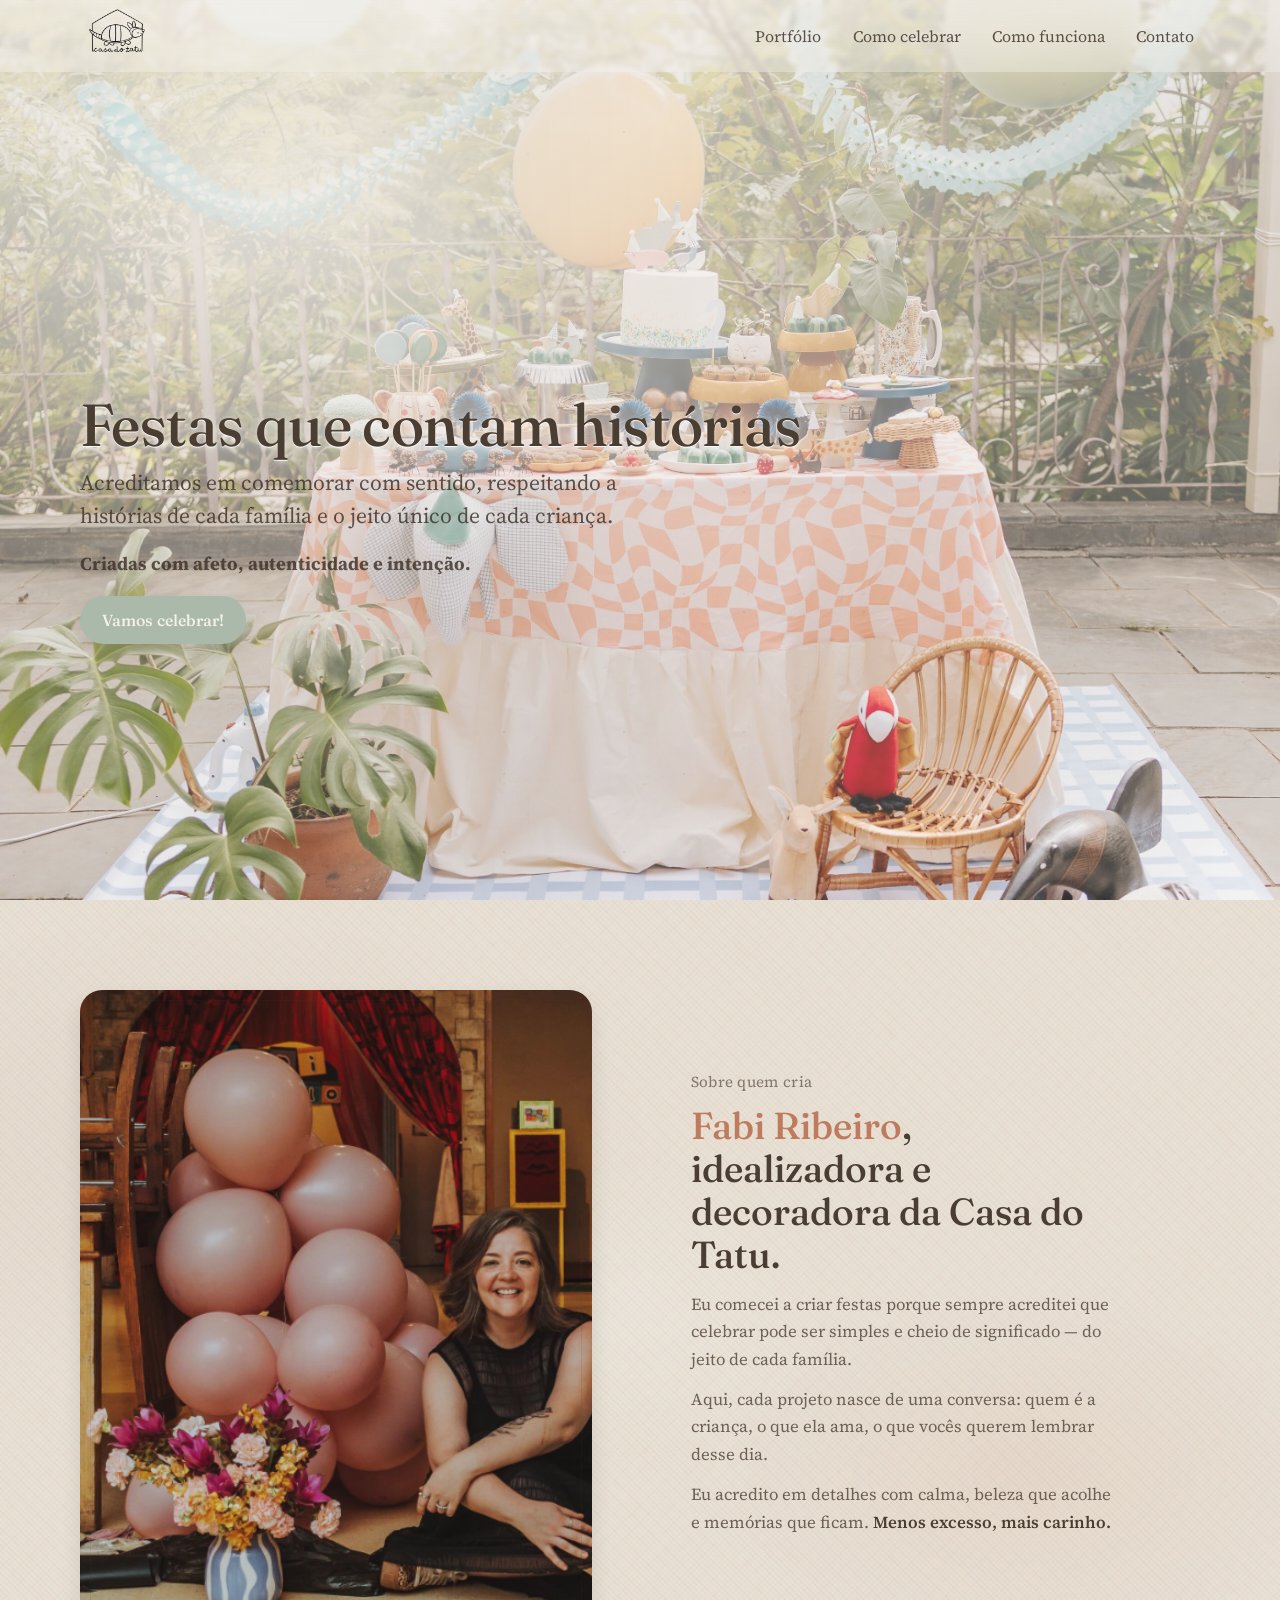
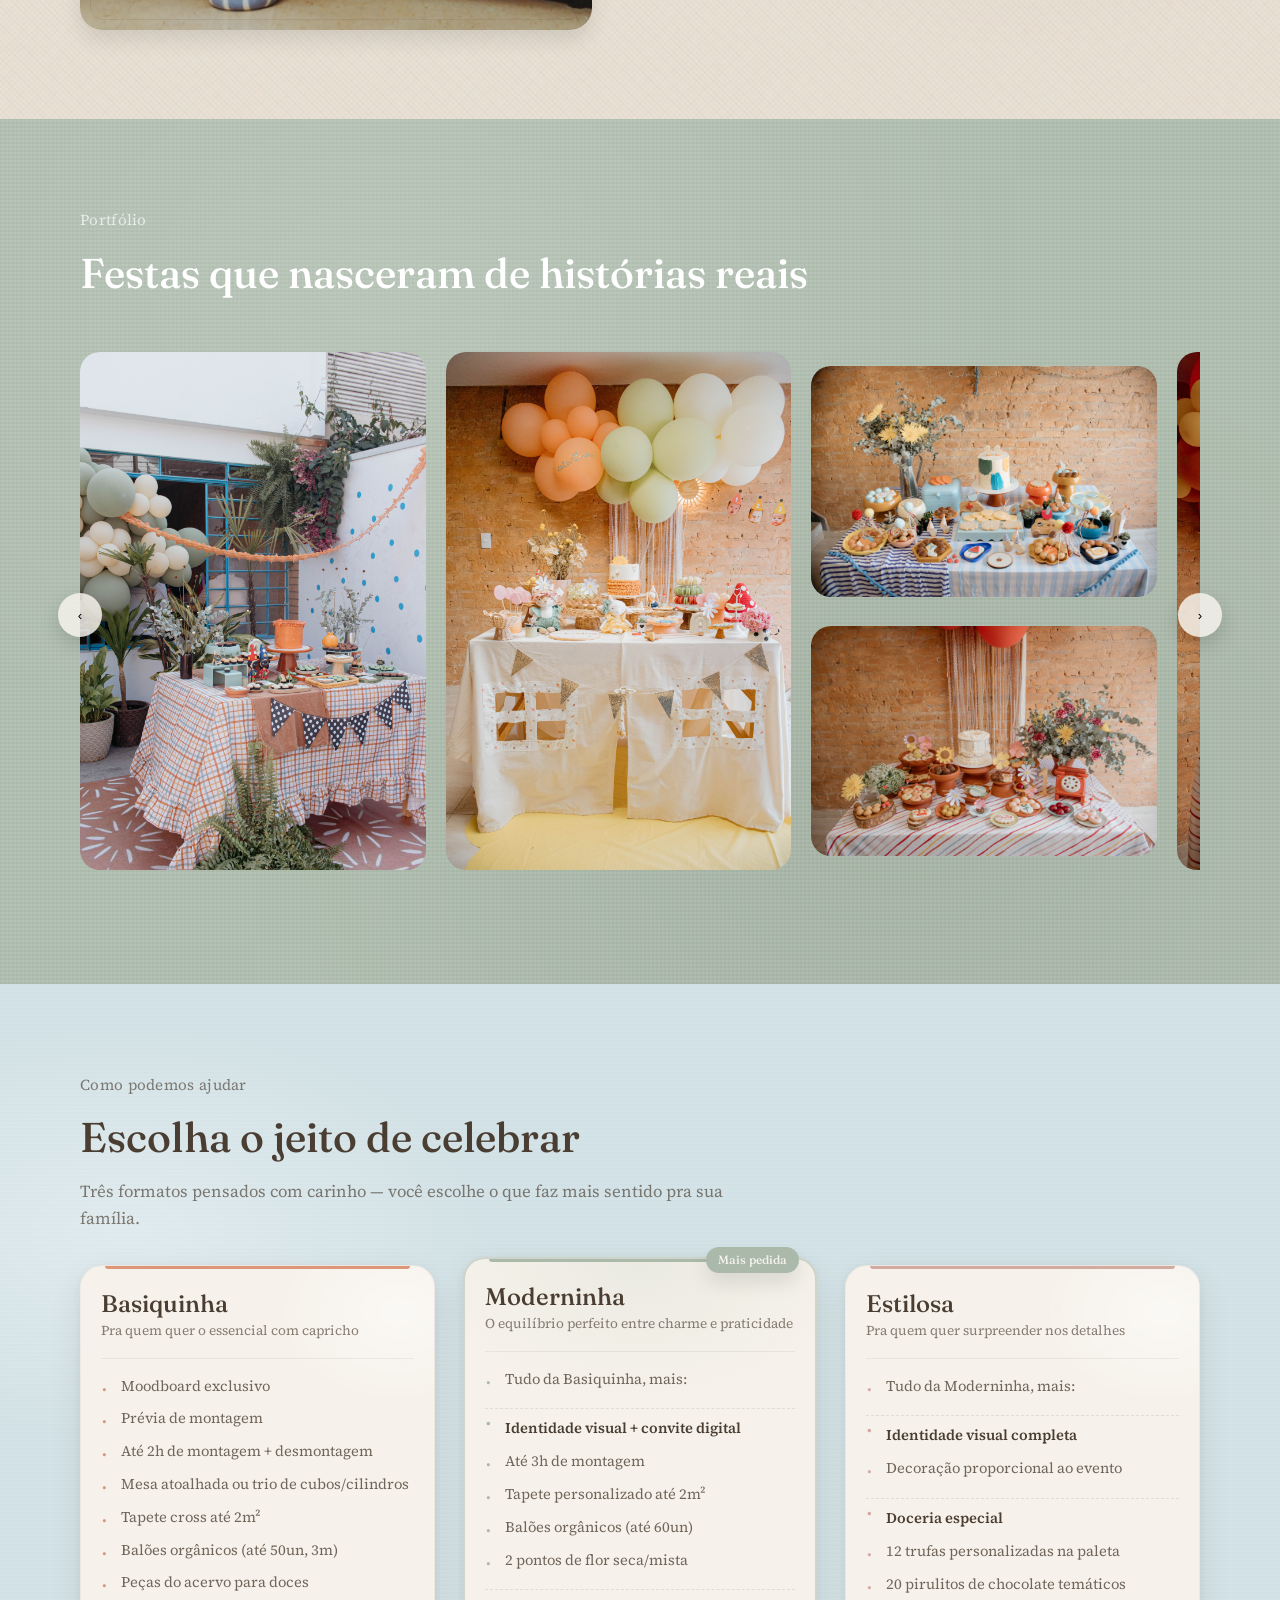
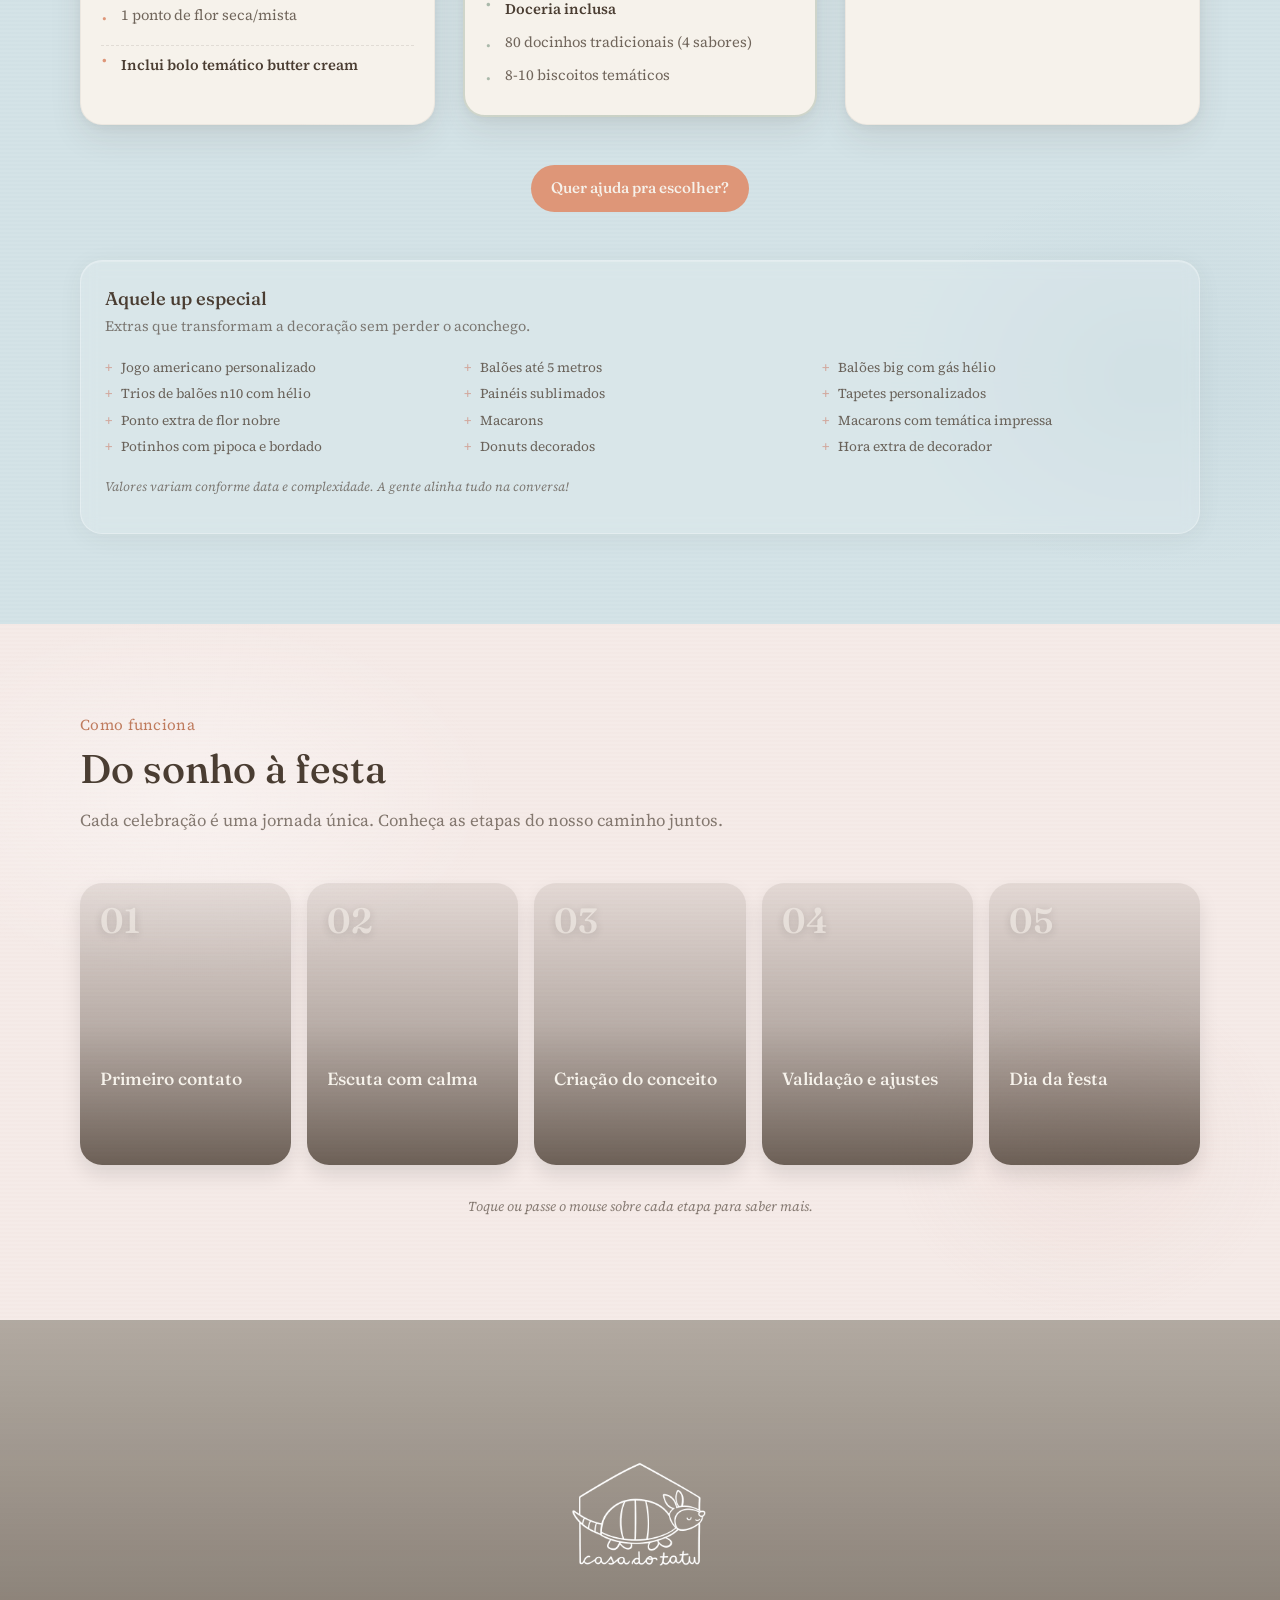
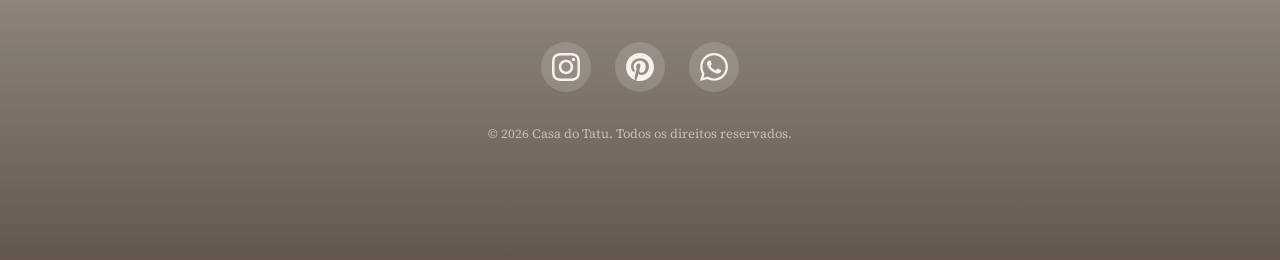
==== index.html @ 9afaa343 "feta: rodape e redes sociais" ====
<!doctype html>
<html lang="pt-BR">
<head>
  <meta charset="utf-8" />
  <meta name="viewport" content="width=device-width, initial-scale=1" />
  <title>Casa do Tatu — Festas que contam histórias</title>
  <meta name="description" content="Festas autorais para infância, criadas com afeto, tempo e intenção. Peça um orçamento." />
  <link rel="preconnect" href="https://fonts.googleapis.com">
  <link rel="preconnect" href="https://fonts.gstatic.com" crossorigin>
  <link href="https://fonts.googleapis.com/css2?family=Fraunces:ital,opsz,wght@0,9..144,400;0,9..144,500;0,9..144,600;1,9..144,400&family=Source+Serif+4:ital,opsz,wght@0,8..60,400;0,8..60,500;0,8..60,600;1,8..60,400&display=swap" rel="stylesheet">
  <link rel="stylesheet" href="casa-do-tatu.css" />
</head>

<body>
    <div class="top">
        <header class="header" role="banner">
          <div class="container header__inner">
            <a href="#topo" class="header__brand" aria-label="Casa do Tatu — página inicial">
              <img
                src="./img/casa-do-tatu-logo.png"
                alt="Casa do Tatu"
                width="140"
                height="40"
                class="header__logo"
                decoding="async"
              />
            </a>
        
            <button
              class="header__toggle"
              type="button"
              aria-label="Abrir menu"
              aria-controls="primary-nav"
              aria-expanded="false"
            >
              <span class="header__toggle-lines" aria-hidden="true"></span>
            </button>
        
            <nav
              class="nav nav--primary"
              id="primary-nav"
              aria-label="Navegação principal"
            >
              <ul class="nav__list">
                  <li class="nav__item"><a href="#portfolio" class="nav__link">Portfólio</a></li>
                  <li class="nav__item"><a href="#ajudar" class="nav__link">Como celebrar</a></li>
                  <li class="nav__item"><a href="#como-funciona" class="nav__link">Como funciona</a></li>
                  <li class="nav__item"><a href="#contato" class="nav__link">Contato</a></li>
              </ul>
            </nav>
          </div>
        </header>
        
        <main id="conteudo">
          <!-- HERO -->
          <section class="hero" aria-labelledby="hero-title">
            <div class="container hero__content">
              <h1 id="hero-title" class="hero__title">
                Festas que contam histórias
              </h1>
        
              <p class="hero__subtitle">
                Acreditamos em comemorar com sentido, respeitando a histórias de cada família e o jeito único de cada criança. 
            </p>
            <p class="hero__subtitle--small"><strong>Criadas com afeto, autenticidade e intenção.</strong></p>
              <a
                href="https://wa.me/5511945922761?text=Olá!%20Vim%20pelo%20site%20da%20Casa%20do%20Tatu%20e%20gostaria%20de%20saber%20mais%20sobre%20as%20festas%20🎉" target="_blank" rel="noopener"
                class="btn btn--primary hero__cta"
                aria-label="Vamos conversar sobre sua festa"
              >
                Vamos celebrar!
              </a>
            </div>
          </section>
        </main>
    </div>
    <section class="section section--creator" id="quem-cria" aria-labelledby="creator-title">
  <div class="container">
    <div class="creator">
      <figure class="creator__media">
        <img
          class="creator__image"
          src="./img/casa-do-tatu-Fabi.png"
          alt="A criadora da Casa do Tatu preparando uma decoração com balões e flores."
          loading="lazy"
          decoding="async"
          width="900"
          height="1100"
        />
      </figure>

      <div class="creator__content">
        <p class="creator__eyebrow">Sobre quem cria</p>

        <h2 class="creator__title" id="creator-title">
          <span class="creator__name">Fabi Ribeiro</span>,<br />
          idealizadora e decoradora da Casa do Tatu.
        </h2>

        <div class="creator__text">
          <p>
            Eu comecei a criar festas porque sempre acreditei que celebrar pode ser simples
            e cheio de significado — do jeito de cada família.
          </p>
          <p>
            Aqui, cada projeto nasce de uma conversa: quem é a criança, o que ela ama,
            o que vocês querem lembrar desse dia.
          </p>
          <p>
            Eu acredito em detalhes com calma, beleza que acolhe e memórias que ficam.
            <strong>Menos excesso, mais carinho.</strong>
          </p>
        </div>
      </div>
    </div>
  </div>
</section>
<section
  class="section section--portfolio"
  id="portfolio"
  aria-labelledby="portfolio-title"
>
  <div class="container">
    <header class="section__header">
        <p class="creator__eyebrow">Portfólio</p>
      <h2 id="portfolio-title" class="section__title">
        Festas que nasceram de histórias reais
      </h2>
    </header>

    <div class="portfolio">
      <button
        class="portfolio__nav portfolio__nav--prev"
        aria-label="Imagem anterior"
        data-portfolio-prev
      >
        ‹
      </button>

      <div class="portfolio__viewport" data-portfolio-viewport>
        <ul class="portfolio__track">
          <li class="portfolio__item">
            <img src="./img/portifolio-1.jpg" alt="Mesa decorada em tons suaves" loading="lazy" />
          </li>
          <li class="portfolio__item">
            <img src="./img/portifolio-2.jpg" alt="Detalhes de festa infantil afetiva" loading="lazy" />
          </li>
          <li class="portfolio__item">
            <img src="./img/portifolio-3.jpg" alt="Criança interagindo com a decoração" loading="lazy" />
                     <img src="./img/portifolio-5.jpg" alt="Detalhes de festa infantil afetiva" loading="lazy" />
          </li>
             <li class="portfolio__item">
            <img src="./img/portifolio-4.jpg" alt="Mesa decorada em tons suaves" loading="lazy" />
          </li>
          <li class="portfolio__item">
            <img src="./img/portifolio-6.jpg" alt="Criança interagindo com a decoração" loading="lazy" />
          </li>
                       <li class="portfolio__item">
            <img src="./img/portifolio-7.jpg" alt="Mesa decorada em tons suaves" loading="lazy" />
          </li>
          <li class="portfolio__item">
            <img src="./img/portifolio-8.jpg" alt="Detalhes de festa infantil afetiva" loading="lazy" />
                        <img src="./img/portifolio-9.jpg" alt="Criança interagindo com a decoração" loading="lazy" />
          </li>
          <!-- mais imagens -->
        </ul>
      </div>

      <button
        class="portfolio__nav portfolio__nav--next"
        aria-label="Próxima imagem"
        data-portfolio-next
      >
        ›
      </button>
    </div>
  </div>
</section>
<section class="section section--plans" id="ajudar" aria-labelledby="plans-title">
  <div class="container">
    <header class="section__header">
      <p class="creator__eyebrow">Como podemos ajudar</p>
      <h2 class="section__title" id="plans-title">Escolha o jeito de celebrar</h2>
      <p class="section__subtitle">
        Três formatos pensados com carinho — você escolhe o que faz mais sentido pra sua família.
      </p>
    </header>

    <div class="plans" role="list">
      <!-- BASIQUINHA -->
      <article class="plan plan--basic" role="listitem" aria-labelledby="plan-basic-title">
        <header class="plan__header">
          <h3 class="plan__title" id="plan-basic-title">Basiquinha</h3>
          <p class="plan__price">
            <span class="plan__price-note">Pra quem quer o essencial com capricho</span>
          </p>
        </header>

        <div class="plan__body">
          <ul class="plan__list">
            <li>Moodboard exclusivo</li>
            <li>Prévia de montagem</li>
            <li>Até 2h de montagem + desmontagem</li>
            <li>Mesa atoalhada ou trio de cubos/cilindros</li>
            <li>Tapete cross até 2m²</li>
            <li>Balões orgânicos (até 50un, 3m)</li>
            <li>Peças do acervo para doces</li>
            <li>1 ponto de flor seca/mista</li>
            <li class="plan__highlight">Inclui bolo temático butter cream</li>
          </ul>
        </div>

        <footer class="plan__footer">
          <a class="button button--outline plan__cta" href="https://wa.me/5511945922761?text=Olá!%20Vim%20pelo%20site%20e%20tenho%20interesse%20na%20festa%20*Basiquinha*%20🎉" target="_blank" rel="noopener">
            Quero essa
          </a>
        </footer>
      </article>

      <!-- MODERNINHA -->
      <article class="plan plan--modern" role="listitem" aria-labelledby="plan-modern-title">
        <span class="plan__badge">Mais pedida</span>
        <header class="plan__header">
          <h3 class="plan__title" id="plan-modern-title">Moderninha</h3>
          <p class="plan__price">
            <span class="plan__price-note">O equilíbrio perfeito entre charme e praticidade</span>
          </p>
        </header>

        <div class="plan__body">
          <ul class="plan__list">
            <li>Tudo da Basiquinha, mais:</li>
            <li class="plan__highlight">Identidade visual + convite digital</li>
            <li>Até 3h de montagem</li>
            <li>Tapete personalizado até 2m²</li>
            <li>Balões orgânicos (até 60un)</li>
            <li>2 pontos de flor seca/mista</li>
            <li class="plan__highlight">Doceria inclusa</li>
            <li>80 docinhos tradicionais (4 sabores)</li>
            <li>8-10 biscoitos temáticos</li>
          </ul>
        </div>

        <footer class="plan__footer">
          <a class="button button--primary plan__cta" href="https://wa.me/5511945922761?text=Olá!%20Vim%20pelo%20site%20e%20tenho%20interesse%20na%20festa%20*Moderninha*%20🎈" target="_blank" rel="noopener">
            Quero essa
          </a>
        </footer>
      </article>

      <!-- ESTILOSA -->
      <article class="plan plan--stylish" role="listitem" aria-labelledby="plan-stylish-title">
        <header class="plan__header">
          <h3 class="plan__title" id="plan-stylish-title">Estilosa</h3>
          <p class="plan__price">
            <span class="plan__price-note">Pra quem quer surpreender nos detalhes</span>
          </p>
        </header>

        <div class="plan__body">
          <ul class="plan__list">
            <li>Tudo da Moderninha, mais:</li>
            <li class="plan__highlight">Identidade visual completa</li>
            <li>Decoração proporcional ao evento</li>
            <li class="plan__highlight">Doceria especial</li>
            <li>12 trufas personalizadas na paleta</li>
            <li>20 pirulitos de chocolate temáticos</li>
          </ul>
        </div>

        <footer class="plan__footer">
          <a class="button button--outline plan__cta" href="https://wa.me/5511945922761?text=Olá!%20Vim%20pelo%20site%20e%20tenho%20interesse%20na%20festa%20*Estilosa*%20✨" target="_blank" rel="noopener">
            Quero essa
          </a>
        </footer>
      </article>
    </div>

    <!-- CTA geral (só desktop) -->
    <div class="plans__cta">
      <a class="button button--primary" href="https://wa.me/5511945922761?text=Olá!%20Vim%20pelo%20site%20da%20Casa%20do%20Tatu%20e%20gostaria%20de%20saber%20mais%20sobre%20as%20festas%20🎉" target="_blank" rel="noopener">
        Quer ajuda pra escolher?
      </a>
    </div>

    <!-- Add-ons -->
    <aside class="addons" aria-labelledby="addons-title">
      <h3 class="addons__title" id="addons-title">Aquele up especial</h3>
      <p class="addons__subtitle">Extras que transformam a decoração sem perder o aconchego.</p>

      <ul class="addons__list">
        <li>Jogo americano personalizado</li>
        <li>Balões até 5 metros</li>
        <li>Balões big com gás hélio</li>
        <li>Trios de balões n10 com hélio</li>
        <li>Painéis sublimados</li>
        <li>Tapetes personalizados</li>
        <li>Ponto extra de flor nobre</li>
        <li>Macarons</li>
        <li>Macarons com temática impressa</li>
        <li>Potinhos com pipoca e bordado</li>
        <li>Donuts decorados</li>
        <li>Hora extra de decorador</li>
      </ul>

      <p class="addons__note">
        Valores variam conforme data e complexidade. A gente alinha tudo na conversa!
      </p>
    </aside>
  </div>
</section>

<!-- COMO FUNCIONA -->
<section class="section section--process" id="como-funciona" aria-labelledby="process-title">
  <div class="container">
    <header class="section__header">
      <p class="section__eyebrow">Como funciona</p>
      <h2 class="section__title" id="process-title">Do sonho à festa</h2>
      <p class="section__subtitle">
        Cada celebração é uma jornada única. Conheça as etapas do nosso caminho juntos.
      </p>
    </header>

    <ol class="process" role="list">
      <!-- Passo 1: Contato -->
      <li class="process__step">
        <article class="step-card" tabindex="0" aria-labelledby="step-1-title">
          <figure class="step-card__media">
            <img
              src="./img/processo-contato.jpg"
              alt="Mãos segurando um celular, simbolizando o primeiro contato"
              decoding="async"
            />
            <div class="step-card__overlay" aria-hidden="true"></div>
          </figure>
          <div class="step-card__content">
            <span class="step-card__number" aria-hidden="true">01</span>
            <h3 class="step-card__title" id="step-1-title">Primeiro contato</h3>
            <p class="step-card__text">
              Você chega com um sonho, uma ideia, ou até uma dúvida. A gente responde com carinho e atenção.
            </p>
          </div>
        </article>
      </li>

      <!-- Passo 2: Escuta -->
      <li class="process__step">
        <article class="step-card" tabindex="0" aria-labelledby="step-2-title">
          <figure class="step-card__media">
            <img
              src="./img/processo-escuta.jpg"
              alt="Conversa acolhedora entre duas pessoas"
              decoding="async"
            />
            <div class="step-card__overlay" aria-hidden="true"></div>
          </figure>
          <div class="step-card__content">
            <span class="step-card__number" aria-hidden="true">02</span>
            <h3 class="step-card__title" id="step-2-title">Escuta com calma</h3>
            <p class="step-card__text">
              Quem é a criança? O que ela ama? O que vocês querem sentir nesse dia? A gente ouve cada detalhe.
            </p>
          </div>
        </article>
      </li>

      <!-- Passo 3: Planejamento -->
      <li class="process__step">
        <article class="step-card" tabindex="0" aria-labelledby="step-3-title">
          <figure class="step-card__media">
            <img
              src="./img/processo-planejamento.jpg"
              alt="Moodboard com paleta de cores e referências visuais"
              decoding="async"
            />
            <div class="step-card__overlay" aria-hidden="true"></div>
          </figure>
          <div class="step-card__content">
            <span class="step-card__number" aria-hidden="true">03</span>
            <h3 class="step-card__title" id="step-3-title">Criação do conceito</h3>
            <p class="step-card__text">
              Transformamos a história de vocês em um moodboard exclusivo — cores, texturas e elementos que fazem sentido.
            </p>
          </div>
        </article>
      </li>

      <!-- Passo 4: Aprovação -->
      <li class="process__step">
        <article class="step-card" tabindex="0" aria-labelledby="step-4-title">
          <figure class="step-card__media">
            <img
              src="./img/processo-aprovacao.jpg"
              alt="Pessoa sorrindo aprovando um projeto"
              decoding="async"
            />
            <div class="step-card__overlay" aria-hidden="true"></div>
          </figure>
          <div class="step-card__content">
            <span class="step-card__number" aria-hidden="true">04</span>
            <h3 class="step-card__title" id="step-4-title">Validação e ajustes</h3>
            <p class="step-card__text">
              Você aprova, sugere mudanças, e a gente ajusta até ficar exatamente do jeito que você sonhou.
            </p>
          </div>
        </article>
      </li>

      <!-- Passo 5: Montagem -->
      <li class="process__step">
        <article class="step-card" tabindex="0" aria-labelledby="step-5-title">
          <figure class="step-card__media">
            <img
              src="./img/processo-montagem.jpg"
              alt="Mesa de festa sendo montada com decoração afetiva"
              decoding="async"
            />
            <div class="step-card__overlay" aria-hidden="true"></div>
          </figure>
          <div class="step-card__content">
            <span class="step-card__number" aria-hidden="true">05</span>
            <h3 class="step-card__title" id="step-5-title">Dia da festa</h3>
            <p class="step-card__text">
              A gente chega, monta tudo com cuidado e você só precisa curtir. No final, desmontamos e levamos tudo embora.
            </p>
          </div>
        </article>
      </li>
    </ol>

    <p class="process__note">
      <em>Toque ou passe o mouse sobre cada etapa para saber mais.</em>
    </p>
  </div>
</section>

<!-- CONTATO / FOOTER -->
<footer class="footer" id="contato">
  <div class="footer__bg" aria-hidden="true">
    <img src="./img/casa-do-tatu-rodape.jpg" alt="" loading="lazy" decoding="async" />
  </div>

  <div class="footer__overlay" aria-hidden="true"></div>

  <div class="container footer__content">
    <div class="footer__brand">
      <img src="./img/casa-do-tatu-logo.png" alt="Casa do Tatu" class="footer__logo" />
    </div>

    <div class="footer__social">
      <a href="https://instagram.com/casadotatu" target="_blank" rel="noopener" class="footer__social-link" aria-label="Instagram">
        <svg width="28" height="28" viewBox="0 0 24 24" fill="currentColor" aria-hidden="true">
          <path d="M12 2.163c3.204 0 3.584.012 4.85.07 3.252.148 4.771 1.691 4.919 4.919.058 1.265.069 1.645.069 4.849 0 3.205-.012 3.584-.069 4.849-.149 3.225-1.664 4.771-4.919 4.919-1.266.058-1.644.07-4.85.07-3.204 0-3.584-.012-4.849-.07-3.26-.149-4.771-1.699-4.919-4.92-.058-1.265-.07-1.644-.07-4.849 0-3.204.013-3.583.07-4.849.149-3.227 1.664-4.771 4.919-4.919 1.266-.057 1.645-.069 4.849-.069zm0-2.163c-3.259 0-3.667.014-4.947.072-4.358.2-6.78 2.618-6.98 6.98-.059 1.281-.073 1.689-.073 4.948 0 3.259.014 3.668.072 4.948.2 4.358 2.618 6.78 6.98 6.98 1.281.058 1.689.072 4.948.072 3.259 0 3.668-.014 4.948-.072 4.354-.2 6.782-2.618 6.979-6.98.059-1.28.073-1.689.073-4.948 0-3.259-.014-3.667-.072-4.947-.196-4.354-2.617-6.78-6.979-6.98-1.281-.059-1.69-.073-4.949-.073zm0 5.838c-3.403 0-6.162 2.759-6.162 6.162s2.759 6.163 6.162 6.163 6.162-2.759 6.162-6.163c0-3.403-2.759-6.162-6.162-6.162zm0 10.162c-2.209 0-4-1.79-4-4 0-2.209 1.791-4 4-4s4 1.791 4 4c0 2.21-1.791 4-4 4zm6.406-11.845c-.796 0-1.441.645-1.441 1.44s.645 1.44 1.441 1.44c.795 0 1.439-.645 1.439-1.44s-.644-1.44-1.439-1.44z"/>
        </svg>
      </a>
      <a href="https://br.pinterest.com/dotatudecor/decora%C3%A7%C3%B5es-fabi-ribeiro-casadotatu/" target="_blank" rel="noopener" class="footer__social-link" aria-label="Pinterest">
        <svg width="28" height="28" viewBox="0 0 24 24" fill="currentColor" aria-hidden="true">
          <path d="M12 0c-6.627 0-12 5.372-12 12 0 5.084 3.163 9.426 7.627 11.174-.105-.949-.2-2.405.042-3.441.218-.937 1.407-5.965 1.407-5.965s-.359-.719-.359-1.782c0-1.668.967-2.914 2.171-2.914 1.023 0 1.518.769 1.518 1.69 0 1.029-.655 2.568-.994 3.995-.283 1.194.599 2.169 1.777 2.169 2.133 0 3.772-2.249 3.772-5.495 0-2.873-2.064-4.882-5.012-4.882-3.414 0-5.418 2.561-5.418 5.207 0 1.031.397 2.138.893 2.738.098.119.112.224.083.345l-.333 1.36c-.053.22-.174.267-.402.161-1.499-.698-2.436-2.889-2.436-4.649 0-3.785 2.75-7.262 7.929-7.262 4.163 0 7.398 2.967 7.398 6.931 0 4.136-2.607 7.464-6.227 7.464-1.216 0-2.359-.631-2.75-1.378l-.748 2.853c-.271 1.043-1.002 2.35-1.492 3.146 1.124.347 2.317.535 3.554.535 6.627 0 12-5.373 12-12 0-6.628-5.373-12-12-12z"/>
        </svg>
      </a>
      <a href="https://wa.me/5511945922761?text=Olá!%20Vim%20pelo%20site%20da%20Casa%20do%20Tatu%20e%20gostaria%20de%20saber%20mais%20sobre%20as%20festas%20🎉" target="_blank" rel="noopener" class="footer__social-link" aria-label="WhatsApp">
        <svg width="28" height="28" viewBox="0 0 24 24" fill="currentColor" aria-hidden="true">
          <path d="M.057 24l1.687-6.163c-1.041-1.804-1.588-3.849-1.587-5.946.003-6.556 5.338-11.891 11.893-11.891 3.181.001 6.167 1.24 8.413 3.488 2.245 2.248 3.481 5.236 3.48 8.414-.003 6.557-5.338 11.892-11.893 11.892-1.99-.001-3.951-.5-5.688-1.448l-6.305 1.654zm6.597-3.807c1.676.995 3.276 1.591 5.392 1.592 5.448 0 9.886-4.434 9.889-9.885.002-5.462-4.415-9.89-9.881-9.892-5.452 0-9.887 4.434-9.889 9.884-.001 2.225.651 3.891 1.746 5.634l-.999 3.648 3.742-.981zm11.387-5.464c-.074-.124-.272-.198-.57-.347-.297-.149-1.758-.868-2.031-.967-.272-.099-.47-.149-.669.149-.198.297-.768.967-.941 1.165-.173.198-.347.223-.644.074-.297-.149-1.255-.462-2.39-1.475-.883-.788-1.48-1.761-1.653-2.059-.173-.297-.018-.458.13-.606.134-.133.297-.347.446-.521.151-.172.2-.296.3-.495.099-.198.05-.372-.025-.521-.075-.148-.669-1.611-.916-2.206-.242-.579-.487-.501-.669-.51l-.57-.01c-.198 0-.52.074-.792.372s-1.04 1.016-1.04 2.479 1.065 2.876 1.213 3.074c.149.198 2.095 3.2 5.076 4.487.709.306 1.263.489 1.694.626.712.226 1.36.194 1.872.118.571-.085 1.758-.719 2.006-1.413.248-.695.248-1.29.173-1.414z"/>
        </svg>
      </a>
    </div>

    <p class="footer__copy">
      © 2026 Casa do Tatu. Todos os direitos reservados.
    </p>
  </div>
</footer>

 <script src="casa-do-tatu.js" defer></script>
</body>
</html>
---- casa-do-tatu.css ----
/* ============================================
   CASA DO TATU — Stylesheet
   ============================================ */

/* ========== VARIÁVEIS CSS ========== */
:root {
  /* ===== PALETA PRINCIPAL ===== */
  --color-cream: #F6F2EB;
  --color-sand: #E9E0D4;
  --color-sage: #AAB9AA;
  --color-blue-pastel: #D4E3E7;
  --color-rose: #D2AAA0;
  --color-coral: #DE9678;
  --color-terracotta: #BF7B5D;
  --color-burnt-orange: #AA5C3C;

  /* Aliases para compatibilidade */
  --paper-base: var(--color-cream);
  --cream: var(--color-sand);
  --cream-dark: var(--color-sand);
  --sage: var(--color-sage);
  --sage-light: var(--color-sage);
  --terracotta: var(--color-terracotta);
  --terracotta-dark: var(--color-burnt-orange);

  /* Cores de texto (neutros - mantidos) */
  --ink: #3D3028;
  --ink-soft: rgba(61, 48, 40, .65);
  --ink-medium: rgba(61, 48, 40, .82);
  --ink-light: rgba(61, 48, 40, .5);
  --brown: #4A3D32;
  --brown-soft: rgba(74, 61, 50, .78);
  --brown-muted: rgba(74, 61, 50, .65);

  /* Vidro/transparência */
  --glass: rgba(246, 242, 235, .72);
  --glass-strong: rgba(246, 242, 235, .82);

  /* Sombras */
  --shadow-sm: 0 10px 20px rgba(0, 0, 0, .10);
  --shadow-md: 0 14px 26px rgba(0, 0, 0, .14);
  --shadow-lg: 0 18px 44px rgba(33, 24, 20, .18);

  /* Raios de borda */
  --radius-sm: 10px;
  --radius: 14px;
  --radius-lg: 22px;
  --radius-xl: 28px;
  --radius-full: 999px;

  /* Espaçamentos */
  --space-xs: 8px;
  --space-sm: 10px;
  --space-md: 14px;
  --space-lg: 18px;

  /* Layout */
  --header-h: 72px;
  --container-max: 1120px;

  /* Transições */
  --transition-fast: .12s ease;
  --transition-medium: .18s ease;

  /* Tipografia */
  --font-body: "Source Serif 4", ui-serif, Georgia, serif;
  --font-display: "Fraunces", ui-serif, Georgia, serif;
}

/* ========== RESET / BASE ========== */
*,
*::before,
*::after {
  box-sizing: border-box;
}

html {
  overflow-x: hidden;
}

html:focus-within {
  scroll-behavior: smooth;
}

body {
  margin: 0;
  min-height: 100vh;
  overflow-x: hidden;
  color: var(--ink);
  background: var(--paper-base);
  font-family: var(--font-body);
  line-height: 1.5;
  text-rendering: optimizeLegibility;
  -webkit-font-smoothing: antialiased;
}

img {
  max-width: 100%;
  display: block;
}

a {
  color: inherit;
  text-decoration: none;
}

a:focus-visible,
button:focus-visible {
  outline: 2px solid var(--ink-light);
  outline-offset: 3px;
}

/* ========== DEBUG ========== */
body.show-borders *,
body.show-borders *::before,
body.show-borders *::after {
  outline: 1px solid rgba(192, 123, 90, 0.35);
}

/* ========== LAYOUT ========== */
.container {
  width: min(var(--container-max), 100% - 4rem);
  margin-inline: auto;
}

header,
main {
  position: relative;
  z-index: 1;
}

/* ========== TEXTURA DE PAPEL ========== */
body::before {
  content: "";
  position: fixed;
  inset: 0;
  pointer-events: none;
  z-index: 0;
  background-image:
    radial-gradient(circle at 20% 10%, rgba(0, 0, 0, .10) 0 1px, transparent 1px),
    radial-gradient(circle at 80% 30%, rgba(0, 0, 0, .09) 0 1px, transparent 1px),
    radial-gradient(circle at 40% 70%, rgba(0, 0, 0, .07) 0 1px, transparent 1px),
    radial-gradient(circle at 60% 60%, rgba(0, 0, 0, .06) 0 1px, transparent 1px),
    linear-gradient(90deg, rgba(0, 0, 0, .035), transparent 35%, rgba(0, 0, 0, .03)),
    linear-gradient(0deg, rgba(0, 0, 0, .035), transparent 40%, rgba(0, 0, 0, .03));
  background-size:
    120px 120px,
    180px 180px,
    220px 220px,
    140px 140px,
    520px 520px,
    620px 620px;
  mix-blend-mode: multiply;
  opacity: .55;
}

/* ========== HEADER ========== */
.header {
  position: fixed;
  top: 0;
  left: 0;
  right: 0;
  z-index: 2001;
  height: var(--header-h);
  background: linear-gradient(to bottom, rgba(245, 241, 235, .6), rgba(245, 241, 235, .4));
  backdrop-filter: blur(2px);
}

.header__inner {
  height: var(--header-h);
  display: flex;
  align-items: center;
  justify-content: space-between;
  gap: 1rem;
}

.header__brand {
  display: inline-flex;
  align-items: center;
  gap: .6rem;
}

.header__logo {
  height: 75px;
  width: auto;
}

/* ========== TOGGLE (HAMBURGER) ========== */
.header__toggle {
  display: inline-flex;
  align-items: center;
  justify-content: center;
  width: 34px;
  height: 34px;
  border: 0;
  border-radius: 12px;
  background: rgba(245, 241, 235, .65);
  box-shadow: var(--shadow-sm);
  cursor: pointer;
  position: relative;
  z-index: 3005;
}

.header__toggle-lines {
  position: relative;
  width: 15px;
  height: 2px;
  background: rgba(74, 61, 50, .75);
  border-radius: 2px;
}

.header__toggle-lines::before,
.header__toggle-lines::after {
  content: "";
  position: absolute;
  left: 0;
  width: 15px;
  height: 2px;
  background: rgba(61, 48, 40, .75);
  border-radius: 2px;
  transition: transform var(--transition-medium), top var(--transition-medium);
}

.header__toggle-lines::before { top: -6px; }
.header__toggle-lines::after { top: 6px; }

/* Toggle → X (quando menu aberto) */
body.is-nav-open .header__toggle-lines {
  background: transparent;
}

body.is-nav-open .header__toggle-lines::before {
  top: 0;
  transform: rotate(45deg);
}

body.is-nav-open .header__toggle-lines::after {
  top: 0;
  transform: rotate(-45deg);
}

/* ========== NAVEGAÇÃO ========== */
.nav--primary {
  position: fixed;
  top: 0;
  bottom: 0;
  right: 0;
  width: 280px;
  max-width: 100vw;
  padding-top: calc(var(--header-h) + var(--space-sm));
  opacity: 0;
  visibility: hidden;
  transform: translateX(30px);
  transition:
    opacity .25s ease-out,
    transform .25s ease-out,
    visibility .25s linear;
  z-index: 2000;
}

/* Overlay de fundo */
.nav--primary::before {
  position: fixed;
  inset: 0;
  background: rgba(61, 48, 40, .15);
  backdrop-filter: blur(4px);
  opacity: 0;
  transition: opacity .25s ease-out;
  z-index: -1;
}

/* Estado aberto */
body.is-nav-open .nav--primary {
  opacity: 1;
  visibility: visible;
  transform: translateX(0);
}

body.is-nav-open .nav--primary::before {
  opacity: 1;
}

/* Card do menu */
.nav__list {
  position: relative;
  width: min(520px, calc(100% - 2rem));
  margin: 0 auto;
  padding: var(--space-md);
  list-style: none;
  border-radius: var(--radius-xl);
  background: var(--paper-base);
  box-shadow: var(--shadow-lg);
  display: grid;
  gap: var(--space-xs);
}

.nav__link {
  display: flex;
  align-items: center;
  justify-content: space-between;
  padding: var(--space-md);
  border-radius: var(--radius);
  font-size: 1.05rem;
  color: var(--ink);
  background: rgba(255, 255, 255, .25);
  transition: transform var(--transition-fast), background var(--transition-fast);
  white-space: nowrap;
  overflow: hidden;
  text-overflow: ellipsis;
}

.nav__link:hover {
  background: rgba(255, 255, 255, .40);
  transform: translateY(-1px);
}

/* ========== HERO ========== */
.top {
  min-height: 100vh;
  padding-top: var(--header-h);
  background:
    radial-gradient(900px 520px at 22% 22%, rgba(245, 241, 235, .88), rgba(245, 241, 235, .30) 60%, rgba(245, 241, 235, .12) 100%),
    linear-gradient(to bottom, rgba(245, 241, 235, .62), rgba(245, 241, 235, .08)),
    url("./img/casa-do-tatu-hero.jpg");
  background-size: cover;
  background-position: center;
}

.hero__content {
  padding-top: clamp(25%, 30vw, 15%);
}

@media (max-width: 900px) {
  .hero__content {
    padding-top: 35%;
  }
}

.hero__title {
  font-family: var(--font-display);
  color: var(--brown);
  margin: 0 0 var(--space-sm);
  font-weight: 500;
  letter-spacing: -0.01em;
  font-size: clamp(2.35rem, 5vw, 3.7rem);
  line-height: 1.1;
  text-shadow:
    0 1px 0 rgba(255, 255, 255, .8),
    0 2px 4px rgba(255, 255, 255, .5),
    0 0 20px rgba(245, 241, 235, .6);
}

.hero__subtitle {
  width: min(620px, 100%);
  margin: 0 0 var(--space-lg);
  font-size: clamp(1.05rem, 2.4vw, 1.35rem);
  color: var(--ink-medium);
}

.hero__subtitle--small {
  width: min(620px, 100%);
  margin: 0 0 var(--space-lg);
  font-size: clamp(0.95rem, 2.0vw, 1.15rem);
  color: var(--ink-medium);
}

/* ========== BOTÕES ========== */
.btn {
  display: inline-flex;
  align-items: center;
  justify-content: center;
  gap: .6rem;
  padding: 12px var(--space-lg);
  border-radius: var(--radius-full);
  border: 0;
  cursor: pointer;
  font: inherit;
  transition:
    transform var(--transition-fast),
    background var(--transition-fast),
    box-shadow var(--transition-fast);
}

.btn--primary {
  font-family: var(--font-display);
  font-size: 1rem;
  padding: 12px 22px;
  background: var(--sage-light);
  box-shadow: 0 8px 24px rgba(61, 48, 40, .15);
  color: var(--paper-base);
  font-weight: 500;
  border: none;
}

.btn--primary:hover {
  background: var(--sage);
  color: var(--paper-base);
}


/* ========== SECTION: CREATOR ========== */
.section--creator {
  position: relative;
  padding: clamp(64px, 7vw, 110px) 0;

  /* Textura de papel artesanal */
  background:
    /* Fibras diagonais sutis */
    repeating-linear-gradient(
      45deg,
      transparent,
      transparent 3px,
      rgba(74, 61, 50, .03) 3px,
      rgba(74, 61, 50, .03) 4px
    ),
    repeating-linear-gradient(
      -45deg,
      transparent,
      transparent 3px,
      rgba(74, 61, 50, .02) 3px,
      rgba(74, 61, 50, .02) 4px
    ),
    /* Manchas orgânicas - efeito papel feito à mão */
    radial-gradient(
      ellipse 800px 400px at 15% 30%,
      rgba(221, 208, 195, .5),
      transparent 60%
    ),
    radial-gradient(
      ellipse 600px 350px at 80% 70%,
      rgba(192, 123, 90, .08),
      transparent 50%
    ),
    radial-gradient(
      ellipse 400px 300px at 50% 50%,
      rgba(255, 255, 255, .15),
      transparent 50%
    ),
    /* Grão fino de papel */
    url("data:image/svg+xml,%3Csvg viewBox='0 0 100 100' xmlns='http://www.w3.org/2000/svg'%3E%3Cfilter id='noise'%3E%3CfeTurbulence type='fractalNoise' baseFrequency='0.8' numOctaves='4' stitchTiles='stitch'/%3E%3C/filter%3E%3Crect width='100%25' height='100%25' filter='url(%23noise)' opacity='0.04'/%3E%3C/svg%3E"),
    /* Base cream */
    linear-gradient(to bottom, var(--cream), var(--cream-dark));
}

.creator {
  display: grid;
  grid-template-columns: 1fr;
  gap: clamp(16px, 3.6vw, 42px);
  align-items: center;
}

.creator__media {
  margin: 0;
  border-radius: var(--radius-lg);
  overflow: hidden;
  background: rgba(232, 222, 212, .9);
  box-shadow: var(--shadow-sm);
  position: relative;
}

.creator__media::before {
  content: "";
  position: absolute;
  inset: var(--space-sm);
  border-radius: var(--radius);
  box-shadow: inset 0 0 0 1px rgba(74, 61, 50, .10);
  pointer-events: none;
  z-index: 1;
}

.creator__image {
  display: block;
  width: 100%;
  height: auto;
  aspect-ratio: 4 / 5;
  object-fit: cover;
  object-position: center;
  filter: saturate(.95) contrast(.98);
}

.creator__content {
  max-width: 60ch;
  padding-left: 0;
}

@media (min-width: 900px) {
  .creator__content {
    padding-left: 10%;
  }
}

.creator__eyebrow {
  margin: 0 0 var(--space-sm);
  font-size: .95rem;
  letter-spacing: .02em;
  color: var(--brown-muted);
}

.creator__title {
  font-family: var(--font-display);
  margin: 0 0 var(--space-md);
  font-size: clamp(1.7rem, 3.2vw, 2.35rem);
  line-height: 1.15;
  font-weight: 500;
  color: var(--brown);
}

.creator__name {
  color: var(--terracotta);
}

.creator__text {
  font-size: 1.05rem;
  line-height: 1.65;
  color: var(--brown-soft);
}

.creator__text p {
  margin: 0 0 12px;
}

.creator__text strong {
  color: var(--brown);
  font-weight: 600;
}

.creator__actions {
  margin-top: var(--space-lg);
  display: flex;
  flex-wrap: wrap;
  gap: 12px;
}

/* ========== MEDIA QUERIES ========== */

/* Desktop (≥900px) */
@media (min-width: 900px) {
  /* Navegação horizontal */
  .header__toggle {
    display: none;
  }

  .nav--primary {
    position: static;
    inset: auto;
    padding: 0;
    opacity: 1;
    visibility: visible;
    transform: none;
    transition: none;
    background: none;
    display: flex;
    align-items: center;
    margin-left: 0;
    width: auto;
  }

  .nav--primary::before {
    display: none;
  }

  .nav__list {
    width: auto;
    margin: 0;
    padding: 0;
    background: transparent;
    box-shadow: none;
    border-radius: 0;
    display: flex;
    gap: 1.2rem;
    align-items: center;
    margin-left: auto;
  }

  .nav__link {
    padding: var(--space-sm) 6px;
    background: transparent;
    border-radius: var(--radius-sm);
    font-size: 1rem;
    color: var(--ink-medium);
    white-space: normal;
    overflow: visible;
    text-overflow: clip;
  }

  .nav__link:hover {
    background: rgba(245, 241, 235, .55);
    transform: none;
  }

  /* Creator grid */
  .creator {
    grid-template-columns: 0.95fr 1.05fr;
  }
}

/* Acessibilidade: reduz animações */
@media (prefers-reduced-motion: reduce) {
  html:focus-within {
    scroll-behavior: auto;
  }

  * {
    transition: none !important;
    animation: none !important;
  }
}

.section--portfolio {
  padding: clamp(64px, 7vw, 110px) 0;

  /* Textura de linho com sage */
  background:
    /* Trama horizontal */
    repeating-linear-gradient(
      0deg,
      transparent,
      transparent 2px,
      rgba(255, 255, 255, .08) 2px,
      rgba(255, 255, 255, .08) 4px
    ),
    /* Trama vertical */
    repeating-linear-gradient(
      90deg,
      transparent,
      transparent 2px,
      rgba(255, 255, 255, .05) 2px,
      rgba(255, 255, 255, .05) 4px
    ),
    /* Variação sutil de tom */
    radial-gradient(
      ellipse at 30% 20%,
      rgba(255, 255, 255, .12),
      transparent 50%
    ),
    radial-gradient(
      ellipse at 70% 80%,
      rgba(0, 0, 0, .06),
      transparent 50%
    ),
    /* Base sage */
    var(--sage);
}

.section__header {
  max-width: 48rem;
  margin-bottom: 2rem;
}

.section--portfolio .creator__eyebrow {
  color: rgba(255, 255, 255, .7);
}

.section--portfolio .section__title {
  color: white;
  margin: 0;
}

.section__title {
  font-family: var(--font-display);
  font-size: clamp(2rem, 4vw, 2.6rem);
  font-weight: 500;
}

.section__subtitle {
  opacity: 0.85;
}

/* ---- CARROSSEL ---- */

.portfolio {
  position: relative;
}

/* Mobile: carrossel full-width (sangra para fora do container) */
@media (max-width: 899px) {
  .portfolio {
    margin-left: -2rem;
    margin-right: -2rem;
  }
}

.portfolio__viewport {
  overflow-x: auto;
  scroll-snap-type: x mandatory;
  -webkit-overflow-scrolling: touch;
  scrollbar-width: none;
}

.portfolio__viewport::-webkit-scrollbar {
  display: none;
}

.portfolio__track {
  display: flex;
  gap: 1.25rem;
  padding-bottom: 0.5rem;
}

/* Mobile: padding lateral para primeira e última imagem */
@media (max-width: 899px) {
  .portfolio__track {
    padding-left: 2rem;
    padding-right: 2rem;
  }
}

.portfolio__item {
  flex: 0 0 85%;
  scroll-snap-align: start;

        display: flex
;
        flex-direction: column-reverse;
        /* gap: 20px; */
        align-items: center;
        justify-content: space-around;
}

.portfolio__item img {
  width: 100%;
  height: auto;
  border-radius: 1.25rem;
  display: block;
}

/* Desktop */
@media (min-width: 900px) {
  .portfolio__item {
    flex-basis: 32%;
  }
}

/* ---- SETAS ---- */

.portfolio__nav {
  display: none;
}

@media (min-width: 900px) {
  .portfolio__nav {
    display: grid;
    place-items: center;

    position: absolute;
    top: 50%;
    transform: translateY(-50%);

    width: 44px;
    height: 44px;
    border-radius: 50%;
    border: none;

    background: rgba(245,241,235,0.85);
    box-shadow: 0 8px 20px rgba(0,0,0,.15);
    cursor: pointer;
  }

  .portfolio__nav--prev { left: -22px; }
  .portfolio__nav--next { right: -22px; }
}

/* =========================================================
   SECTION 4 — COMO PODEMOS CELEBRAR JUNTOS (PLANS)
   ========================================================= */

.section--plans {
  padding: clamp(64px, 7vw, 110px) 0;

  /* Fundo azul claro com textura suave */
  background:
    /* Manchas orgânicas */
    radial-gradient(
      ellipse 600px 350px at 10% 20%,
      rgba(255, 255, 255, .3),
      transparent 60%
    ),
    radial-gradient(
      ellipse 500px 400px at 90% 80%,
      rgba(100, 140, 160, .08),
      transparent 50%
    ),
    /* Trama sutil */
    repeating-linear-gradient(
      0deg,
      transparent,
      transparent 2px,
      rgba(100, 130, 150, .025) 2px,
      rgba(100, 130, 150, .025) 4px
    ),
    /* Base azul pastel sólido */
    var(--color-blue-pastel);
}

/* Header da seção */
.section--plans .section__header {
  max-width: 42rem;
  margin-bottom: 2rem;
  text-align: center;
}

@media (min-width: 900px) {
  .section--plans .section__header {
    text-align: left;
  }
}

.section--plans .section__title {
  margin: 0 0 var(--space-sm);
  color: var(--brown);
}

.section--plans .section__subtitle {
  margin: 0;
  font-size: 1.05rem;
  line-height: 1.6;
  color: var(--brown-soft);
}

.section--plans .creator__eyebrow {
  color: var(--brown-muted);
}

/* Grid dos planos */
.plans {
  display: grid;
  grid-template-columns: 1fr;
  gap: 1.5rem;
  margin-top: 2rem;
}

@media (min-width: 900px) {
  .plans {
    grid-template-columns: repeat(3, 1fr);
    gap: 1.75rem;
    align-items: start;
  }
}

/* Card base */
.plan {
  position: relative;
  background:
    radial-gradient(
      ellipse 200px 150px at 90% 10%,
      rgba(255, 255, 255, .5),
      transparent 60%
    ),
    var(--paper-base);
  border-radius: var(--radius-lg);
  padding: 1.5rem 1.25rem 1.75rem;
  box-shadow:
    0 2px 8px rgba(74, 61, 50, .06),
    0 12px 32px rgba(74, 61, 50, .1);
  border: 1px solid rgba(74, 61, 50, .06);
  display: flex;
  flex-direction: column;
  height: 100%;
  transition: transform .2s ease, box-shadow .2s ease;
}

.plan::before {
  content: "";
  position: absolute;
  top: 0;
  left: 1.5rem;
  right: 1.5rem;
  height: 3px;
  border-radius: 0 0 3px 3px;
}

/* Cores por plano - Nova Paleta */
.plan--basic::before {
  background: var(--color-coral);
}

.plan--modern::before {
  background: var(--color-sage);
}

.plan--stylish::before {
  background: var(--color-rose);
}

/* Destaque Moderninha */
.plan--modern {
  border: 2px solid rgba(170, 185, 170, .5);
  background:
    radial-gradient(
      ellipse 300px 200px at 50% 0%,
      rgba(170, 185, 170, .15),
      transparent 70%
    ),
    var(--paper-base);
}

@media (min-width: 900px) {
  .plan:hover {
    transform: translateY(-4px);
    box-shadow: var(--shadow-lg);
  }

  .plan--modern {
    transform: translateY(-8px);
  }

  .plan--modern:hover {
    transform: translateY(-12px);
  }
}

/* Badge "mais pedida" */
.plan__badge {
  position: absolute;
  top: -12px;
  right: 1rem;
  background: var(--color-sage);
  color: var(--paper-base);
  font-family: var(--font-display);
  font-size: .75rem;
  font-weight: 500;
  padding: 4px 12px;
  border-radius: var(--radius-full);
  box-shadow: var(--shadow-sm);
}

/* Cabeçalho do card */
.plan__header {
  margin-bottom: 1rem;
  padding-bottom: 1rem;
  border-bottom: 1px solid rgba(74, 61, 50, .08);
}

.plan__title {
  font-family: var(--font-display);
  margin: 0 0 4px;
  font-size: 1.5rem;
  font-weight: 500;
  line-height: 1.15;
  color: var(--brown);
}

.plan__price {
  margin: 0;
}

.plan__price-note {
  display: block;
  font-size: .85rem;
  color: var(--brown-muted);
}

/* Corpo (lista) */
.plan__body {
  flex: 1;
}

.plan__list {
  list-style: none;
  margin: 0;
  padding: 0;
  display: grid;
  gap: 10px;
  font-size: .92rem;
  line-height: 1.55;
  color: var(--brown-soft);
}

.plan__list li {
  position: relative;
  padding-left: 1.25rem;
}

.plan--basic .plan__list li::before {
  content: "·";
  position: absolute;
  left: 0;
  top: -2px;
  font-size: 1.4rem;
  color: var(--sage);
}

.plan--basic .plan__list li::before {
  content: "·";
  position: absolute;
  left: 0;
  top: -2px;
  font-size: 1.4rem;
  color: var(--color-coral);
}

.plan--modern .plan__list li::before {
  content: "·";
  position: absolute;
  left: 0;
  top: -2px;
  font-size: 1.4rem;
  color: var(--color-sage);
}

.plan--stylish .plan__list li::before {
  content: "·";
  position: absolute;
  left: 0;
  top: -2px;
  font-size: 1.4rem;
  color: var(--color-rose);
}

/* Destaques */
.plan__highlight {
  font-weight: 600;
  color: var(--brown);
  margin-top: 8px;
  padding-top: 8px;
  border-top: 1px dashed rgba(74, 61, 50, .12);
}

/* Rodapé (CTA por plano) - só mobile */
.plan__footer {
  margin-top: 1.25rem;
  padding-top: 1rem;
}

.plan__cta {
  width: 100%;
  justify-content: center;
}

/* Mobile: mostrar CTA individual */
/* Desktop: esconder CTA individual */
@media (min-width: 900px) {
  .plan__footer {
    display: none;
  }
}

/* CTA geral da seção */
.plans__cta {
  margin-top: 2.5rem;
  text-align: center;
  display: none;
}

.plans__cta-text {
  font-family: var(--font-display);
  margin: 0 0 1rem;
  font-size: 1.15rem;
  font-weight: 500;
  color: var(--brown);
}

@media (min-width: 900px) {
  .plans__cta {
    display: block;
  }
}

/* Botão CTA "Quer ajuda pra escolher?" */
.plans__cta .button--primary {
  background: var(--color-coral);
}

.plans__cta .button--primary:hover,
.plans__cta .button--primary:focus {
  background: var(--color-terracotta);
  box-shadow: 0 8px 24px rgba(222, 150, 120, .4);
}

/* Add-ons - Card translúcido */
.addons {
  margin-top: 3rem;
  padding: 1.5rem;
  background: rgba(255, 255, 255, .15);
  backdrop-filter: blur(8px);
  border-radius: var(--radius-lg);
  border: 1px solid rgba(255, 255, 255, .3);
  box-shadow:
    0 4px 24px rgba(74, 61, 50, .06),
    inset 0 1px 0 rgba(255, 255, 255, .25);
}

.addons__title {
  font-family: var(--font-display);
  margin: 0 0 4px;
  font-size: 1.15rem;
  font-weight: 500;
  color: var(--brown);
}

.addons__subtitle {
  margin: 0 0 1.25rem;
  font-size: .9rem;
  color: var(--brown-muted);
}

.addons__list {
  list-style: none;
  padding: 0;
  margin: 0;
  display: grid;
  grid-template-columns: 1fr;
  gap: 6px;
  font-size: .85rem;
  line-height: 1.5;
  color: var(--brown-soft);
}

@media (min-width: 600px) {
  .addons__list {
    grid-template-columns: repeat(2, 1fr);
  }
}

@media (min-width: 900px) {
  .addons__list {
    grid-template-columns: repeat(3, 1fr);
  }
}

.addons__list li {
  position: relative;
  padding-left: 1rem;
}

.addons__list li::before {
  content: "+";
  position: absolute;
  left: 0;
  color: var(--color-rose);
  font-weight: 600;
}

.addons__note {
  margin-top: 1.25rem;
  font-size: .8rem;
  font-style: italic;
  color: var(--brown-muted);
}

/* Botão base reforçado */
.button {
  display: inline-flex;
  align-items: center;
  justify-content: center;
  padding: 12px 20px;
  border-radius: var(--radius-full);
  text-decoration: none;
  font-family: var(--font-display);
  font-size: .95rem;
  font-weight: 500;
  border: none;
  cursor: pointer;
  transition: transform .15s ease, box-shadow .15s ease, background .15s ease;
}

/* Botão secundário (outline) para cards */
.button--outline {
  background: transparent;
  border: 1.5px solid var(--color-coral);
  color: var(--brown);
  transition: background .15s ease, border-color .15s ease, color .15s ease;
}

/* Hover por plano - Basiquinha (coral) */
.plan--basic .button--outline:hover {
  background: var(--color-coral);
  border-color: var(--color-coral);
  color: var(--paper-base);
}

/* Hover por plano - Estilosa (rose) */
.plan--stylish .button--outline {
  border-color: var(--color-rose);
}

.plan--stylish .button--outline:hover {
  background: var(--color-rose);
  border-color: var(--color-rose);
  color: var(--paper-base);
}

/* Botão primário (CTA geral) */
.button--primary {
  background-color: var(--color-coral);
  color: var(--paper-base);
  border: none;
  transition: all .2s ease;
}

.button--primary:hover,
.button--primary:focus {
  background-color: var(--color-terracotta);
  box-shadow: 0 8px 24px rgba(191, 123, 93, .45);
  transform: translateY(-4px) scale(1.02);
}

.button--primary:active {
  background-color: var(--color-burnt-orange);
  transform: translateY(0) scale(1);
  box-shadow: 0 2px 8px rgba(170, 92, 60, .3);
}

/* Moderninha - botão sage */
.plan--modern .button--primary {
  background: var(--color-sage);
}

.plan--modern .button--primary:hover,
.plan--modern .button--primary:focus {
  background: #8FA68F;
  box-shadow: 0 6px 20px rgba(170, 185, 170, .45);
  transform: translateY(-3px);
}

/* =========================================================
   SECTION 5 — COMO FUNCIONA (PROCESS)
   ========================================================= */

.section--process {
  padding: clamp(64px, 7vw, 110px) 0;

  /* Fundo rose suave com textura */
  background:
    /* Manchas orgânicas */
    radial-gradient(
      ellipse 500px 300px at 15% 25%,
      rgba(255, 255, 255, .35),
      transparent 60%
    ),
    radial-gradient(
      ellipse 400px 350px at 85% 75%,
      rgba(210, 170, 160, .12),
      transparent 50%
    ),
    /* Trama sutil */
    repeating-linear-gradient(
      0deg,
      transparent,
      transparent 2px,
      rgba(180, 140, 130, .02) 2px,
      rgba(180, 140, 130, .02) 4px
    ),
    /* Base rose clarinho */
    #F5EBE8;
}

/* Header da seção */
.section--process .section__header {
  max-width: 42rem;
  margin-bottom: 3rem;
  text-align: left;
}

.section--process .section__eyebrow {
  margin: 0 0 var(--space-sm);
  font-size: .95rem;
  letter-spacing: .02em;
  color: var(--color-terracotta);
}

.section--process .section__title {
  font-family: var(--font-display);
  margin: 0 0 1rem;
  font-size: clamp(1.8rem, 4vw, 2.5rem);
  font-weight: 500;
  line-height: 1.15;
  color: var(--brown);
}

.section--process .section__subtitle {
  margin: 0;
  font-size: 1.05rem;
  line-height: 1.6;
  color: var(--brown-soft);
}

/* Grid dos passos */
.process {
  list-style: none;
  padding: 0;
  margin: 0;
  display: grid;
  grid-template-columns: 1fr;
  gap: 1.25rem;
}

@media (min-width: 600px) {
  .process {
    grid-template-columns: repeat(2, 1fr);
  }
}

@media (min-width: 900px) {
  .process {
    grid-template-columns: repeat(5, 1fr);
    gap: 1rem;
  }
}

/* Card de cada passo */
.step-card {
  position: relative;
  border-radius: var(--radius-lg);
  overflow: hidden;
  cursor: pointer;
  aspect-ratio: 3 / 4;
  box-shadow: var(--shadow-sm);
  transition: transform .25s ease, box-shadow .25s ease;
}

.step-card:hover,
.step-card:focus {
  transform: translateY(-4px);
  box-shadow: var(--shadow-lg);
  outline: none;
}

.step-card:focus-visible {
  outline: 3px solid var(--color-coral);
  outline-offset: 3px;
}

/* Imagem do card */
.step-card__media {
  margin: 0;
  position: absolute;
  inset: 0;
}

.step-card__media img {
  width: 100%;
  height: 100%;
  object-fit: cover;
  filter: blur(0.7px) brightness(.80);
  transition: filter .4s ease, transform .4s ease;
}

/* Overlay escuro sutil */
.step-card__overlay {
  position: absolute;
  inset: 0;
  background: linear-gradient(
    to top,
    rgba(74, 61, 50, .8) 0%,
    rgba(74, 61, 50, .35) 50%,
    rgba(74, 61, 50, .1) 100%
  );
  transition: background .4s ease;
}

/* Conteúdo do card (texto) */
.step-card__content {
  position: absolute;
  inset: 0;
  display: flex;
  flex-direction: column;
  padding: 1.25rem 1.25rem 4rem;
  color: var(--paper-base);
  text-align: left;
  z-index: 1;
}

.step-card__number {
  font-family: var(--font-display);
  font-size: clamp(1.8rem, 4vw, 2.2rem);
  font-weight: 600;
  line-height: 1;
  opacity: .5;
  transition: opacity .4s ease;
  text-shadow: 0 2px 8px rgba(0, 0, 0, .3);
}

.step-card__title {
  margin: auto 0 0;
  font-family: var(--font-display);
  font-size: 1.1rem;
  font-weight: 500;
  transition: transform .4s ease;
}

.step-card__text {
  font-size: .9rem;
  line-height: 1.5;
  margin: 0;
  margin-top: .5rem;
  max-height: 0;
  overflow: hidden;
  opacity: 0;
  transition: opacity .4s ease, max-height .4s ease;
}

/* Estado ativo (hover/focus/touch) */
.step-card:hover .step-card__media img,
.step-card:focus .step-card__media img,
.step-card.is-active .step-card__media img {
  filter: blur(3px) brightness(.85);
  transform: scale(1.05);
}

.step-card:hover .step-card__overlay,
.step-card:focus .step-card__overlay,
.step-card.is-active .step-card__overlay {
  background: linear-gradient(
    to top,
    rgba(74, 61, 50, .85) 0%,
    rgba(74, 61, 50, .6) 60%,
    rgba(74, 61, 50, .3) 100%
  );
}

.step-card:hover .step-card__number,
.step-card:focus .step-card__number,
.step-card.is-active .step-card__number {
  opacity: .15;
}

.step-card:hover .step-card__text,
.step-card:focus .step-card__text,
.step-card.is-active .step-card__text {
  opacity: 1;
  max-height: 10rem;
}

/* Nota auxiliar */
.process__note {
  text-align: center;
  margin-top: 2rem;
  font-size: .85rem;
  color: var(--brown-muted);
}

/* Mobile: aspect ratio mais largo para melhor visualização */
@media (max-width: 599px) {
  .step-card {
    aspect-ratio: 4 / 3;
  }

  .process__note {
    display: none;
  }
}

/* =============================================
   FOOTER / CONTATO
   ============================================= */
.footer {
  position: relative;
  min-height: 60vh;
  display: flex;
  align-items: center;
  justify-content: center;
  overflow: hidden;
}

.footer__bg {
  position: absolute;
  inset: 0;
  z-index: 0;
}

.footer__bg img {
  width: 100%;
  height: 100%;
  object-fit: cover;
}

.footer__overlay {
  position: absolute;
  inset: 0;
  background: linear-gradient(
    to top,
    rgba(74, 61, 50, .85) 0%,
    rgba(74, 61, 50, .6) 50%,
    rgba(74, 61, 50, .4) 100%
  );
  z-index: 1;
}

.footer__content {
  position: relative;
  z-index: 2;
  text-align: center;
  padding: 4rem 1.5rem;
  color: var(--paper-base);
}

.footer__brand {
  margin-bottom: 1.5rem;
  text-align: center;
}

.footer__logo {
  display: block;
  max-width: 180px;
  height: auto;
  margin: 0 auto;
  filter: brightness(0) invert(1);
}

.footer__tagline {
  font-family: var(--font-display);
  font-size: 1.2rem;
  font-weight: 400;
  opacity: .9;
  margin: 0;
}

.footer__social {
  display: flex;
  justify-content: center;
  gap: 1.5rem;
  margin-bottom: 2rem;
}

.footer__social-link {
  display: flex;
  align-items: center;
  justify-content: center;
  width: 50px;
  height: 50px;
  border-radius: 50%;
  background: rgba(255, 255, 255, .15);
  color: var(--paper-base);
  transition: background .3s ease, transform .3s ease;
}

.footer__social-link:hover,
.footer__social-link:focus {
  background: var(--color-coral);
  transform: scale(1.1);
}

.footer__contact {
  margin-bottom: 2rem;
}

.footer__email {
  color: var(--paper-base);
  font-size: 1rem;
  text-decoration: none;
  opacity: .9;
  transition: opacity .3s ease;
}

.footer__email:hover,
.footer__email:focus {
  opacity: 1;
  text-decoration: underline;
}

.footer__copy {
  font-size: .8rem;
  opacity: .6;
  margin: 0;
}

@media (max-width: 599px) {
  .footer {
    min-height: 50vh;
  }

  .footer__content {
    padding: 3rem 1rem;
  }

  .footer__logo {
    max-width: 100px;
  }

  .footer__social-link {
    width: 45px;
    height: 45px;
  }
}
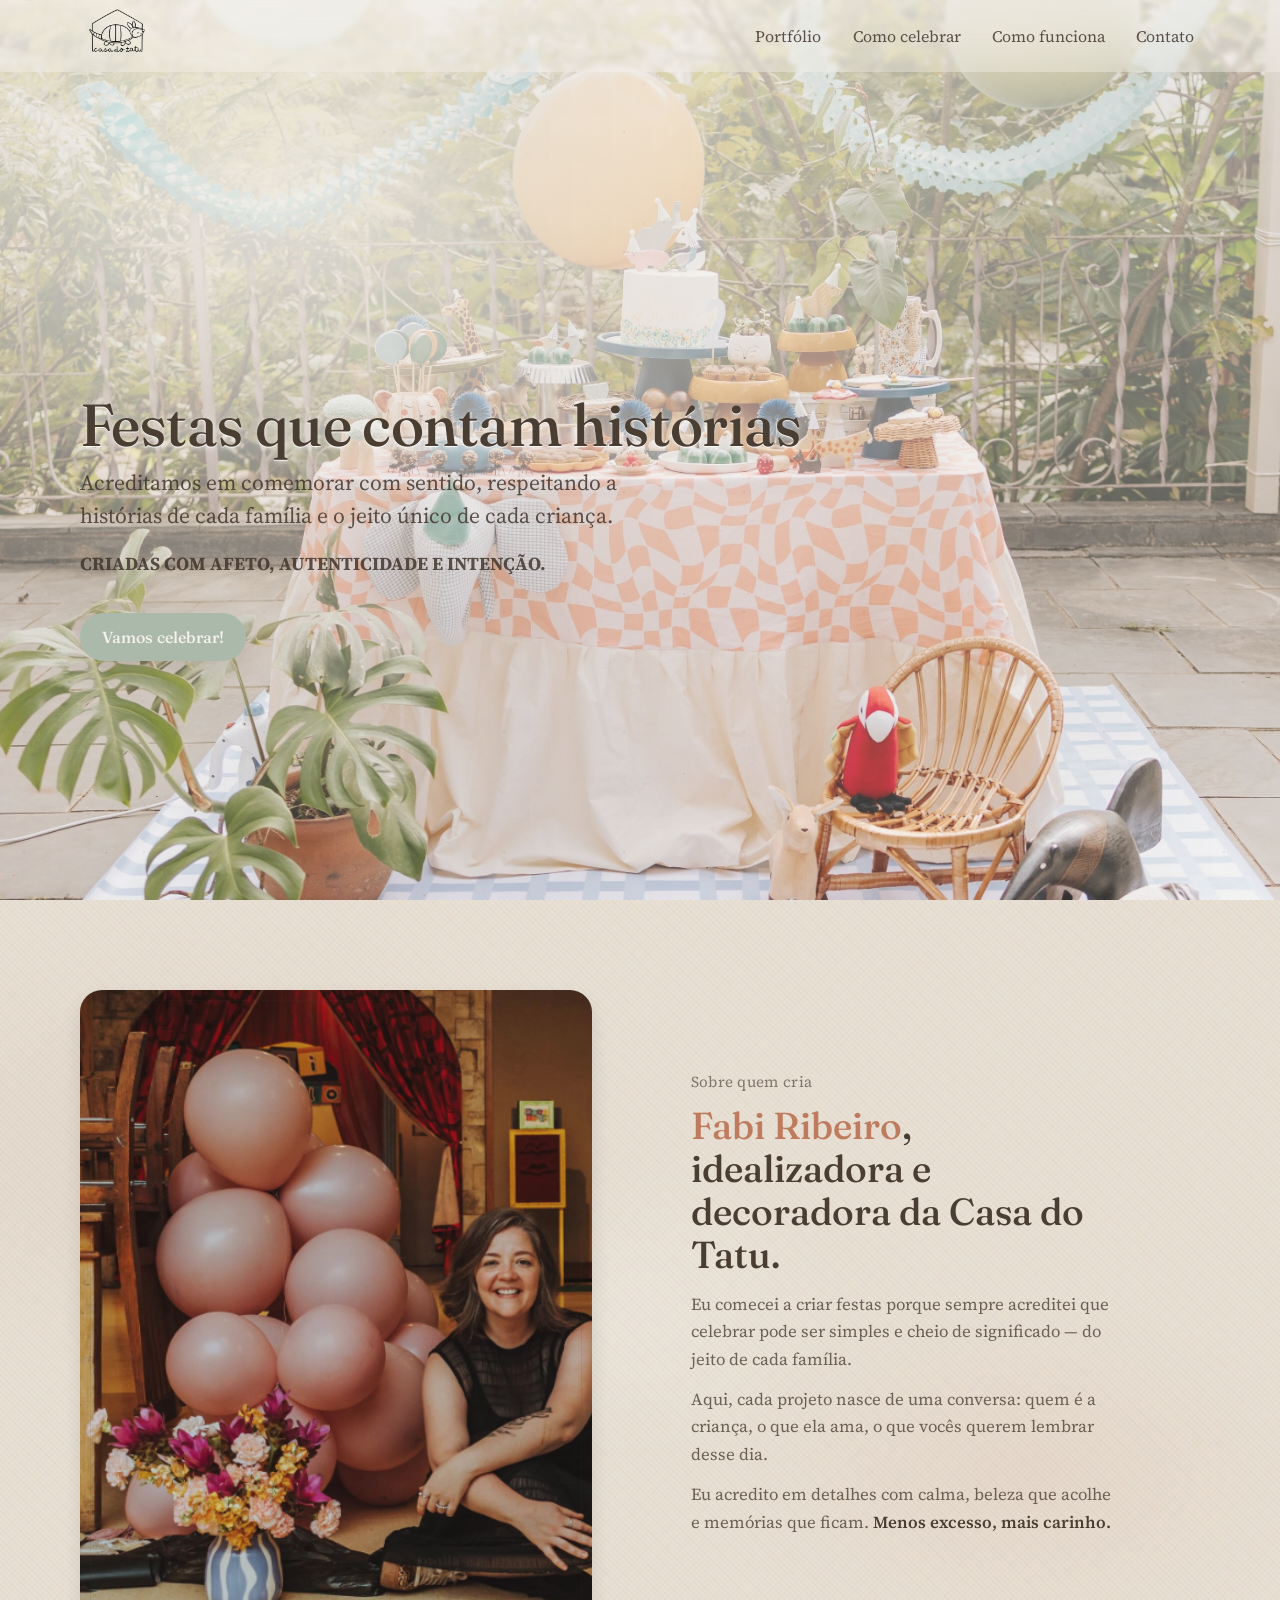
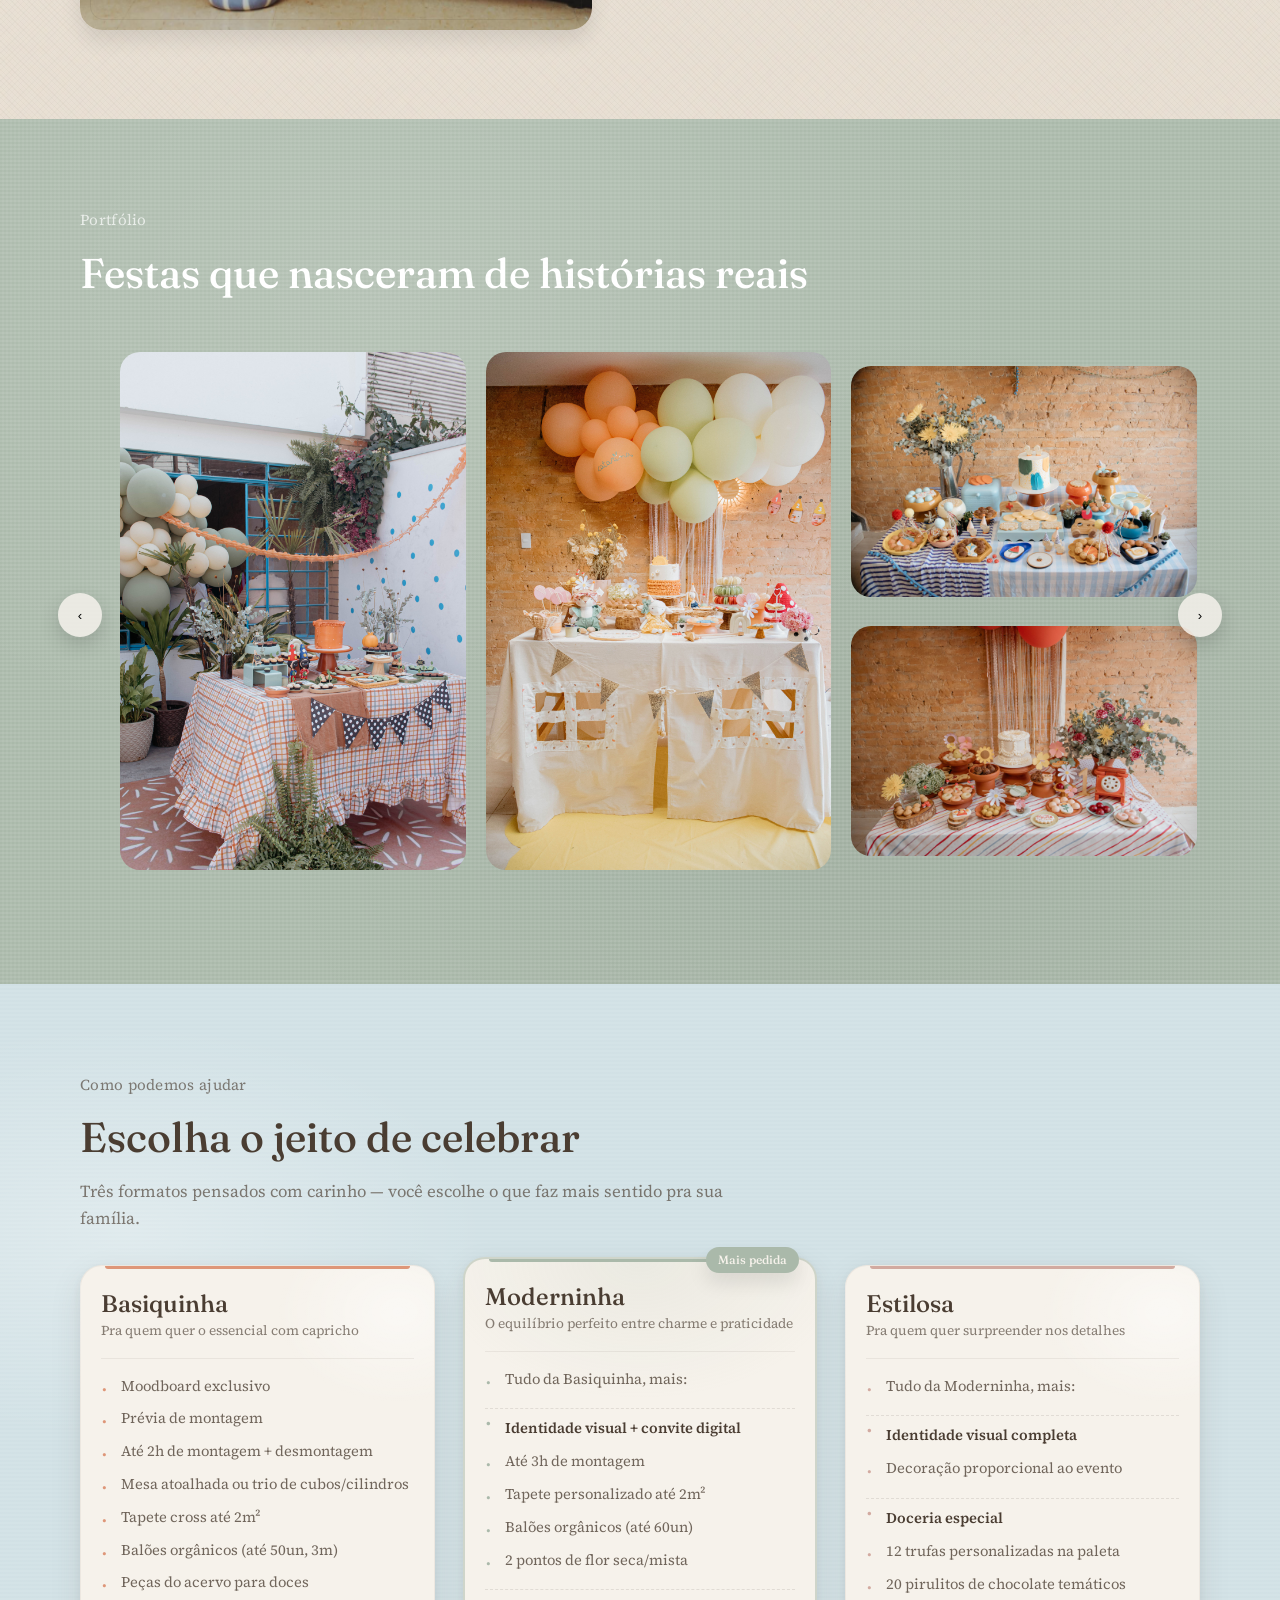
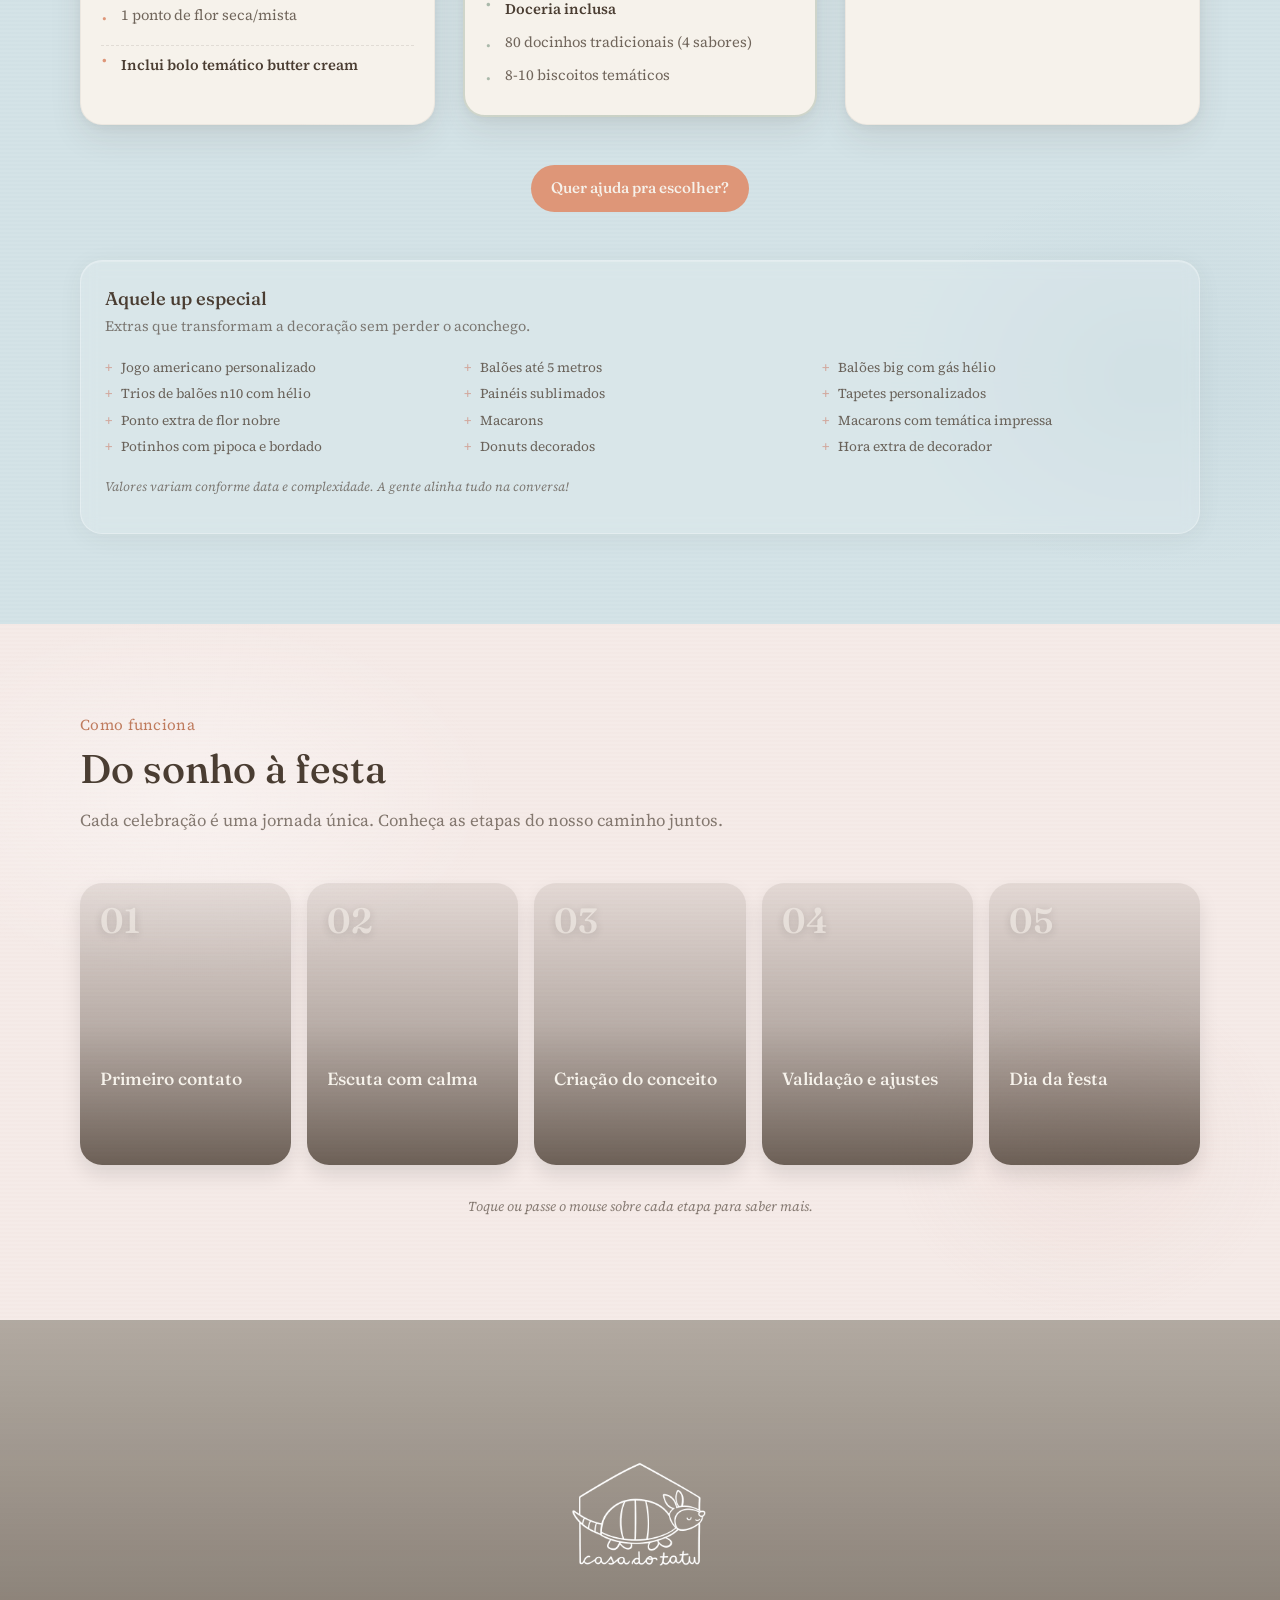
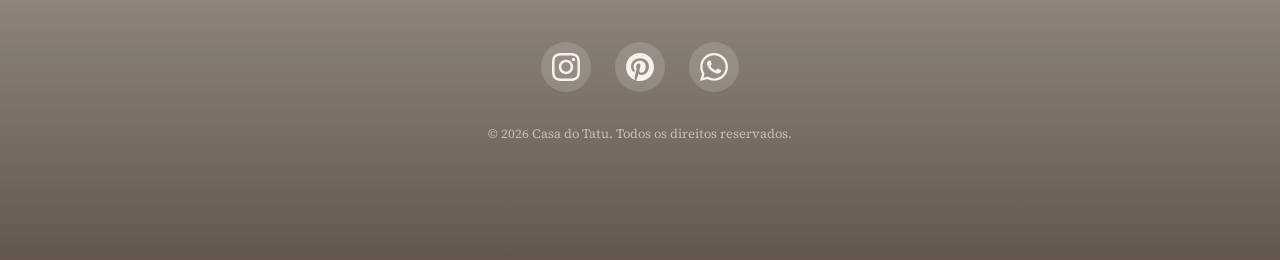
==== commit b3050401: "fix: adjustments" ====
--- a/index.html
+++ b/index.html
@@ -62,7 +62,7 @@
               <p class="hero__subtitle">
                 Acreditamos em comemorar com sentido, respeitando a histórias de cada família e o jeito único de cada criança. 
             </p>
-            <p class="hero__subtitle--small"><strong>Criadas com afeto, autenticidade e intenção.</strong></p>
+            <p class="hero__subtitle--small"><strong>CRIADAS COM AFETO, AUTENTICIDADE E INTENÇÃO.</strong></p>
               <a
                 href="https://wa.me/5511945922761?text=Olá!%20Vim%20pelo%20site%20da%20Casa%20do%20Tatu%20e%20gostaria%20de%20saber%20mais%20sobre%20as%20festas%20🎉" target="_blank" rel="noopener"
                 class="btn btn--primary hero__cta"
--- a/casa-do-tatu.css
+++ b/casa-do-tatu.css
@@ -332,7 +332,7 @@
 
 @media (max-width: 900px) {
   .hero__content {
-    padding-top: 35%;
+    padding-top: 30%;
   }
 }
 
@@ -359,7 +359,7 @@
 
 .hero__subtitle--small {
   width: min(620px, 100%);
-  margin: 0 0 var(--space-lg);
+  margin: 0 0 35px;
   font-size: clamp(0.95rem, 2.0vw, 1.15rem);
   color: var(--ink-medium);
 }
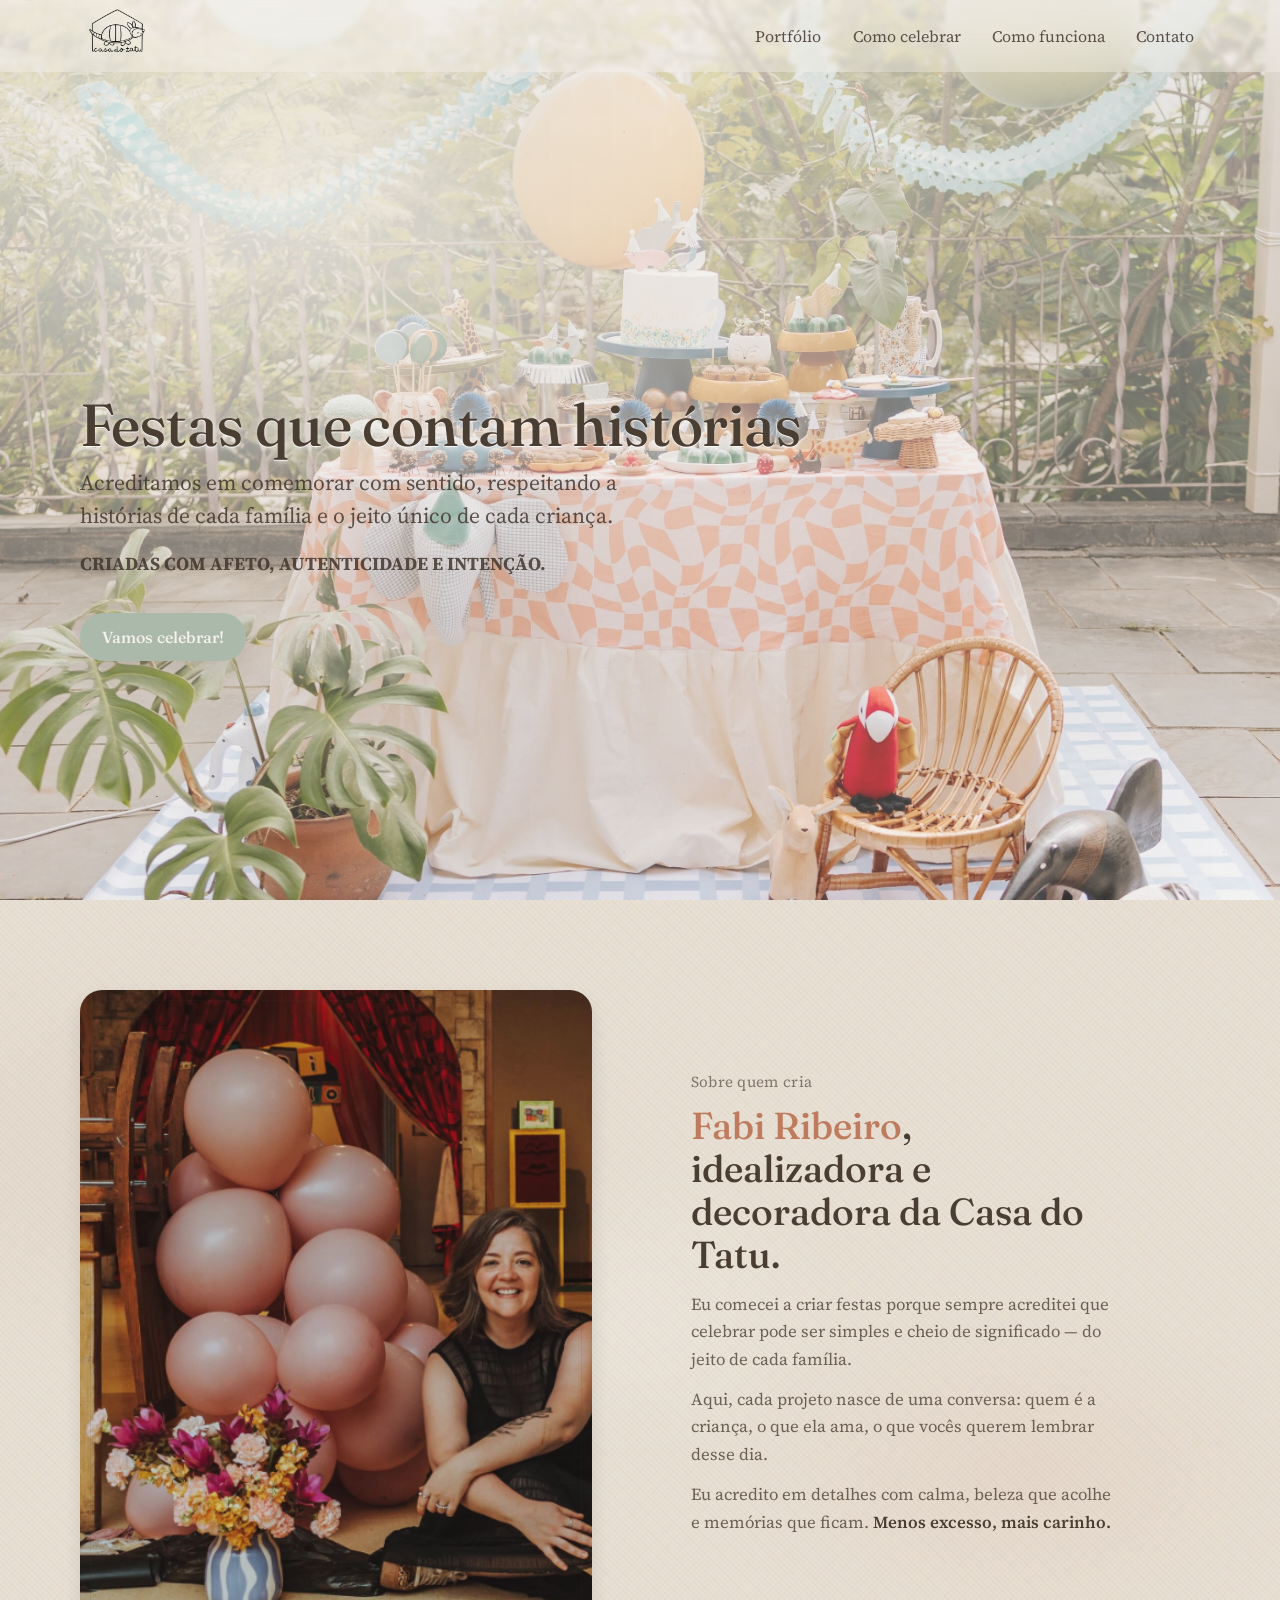
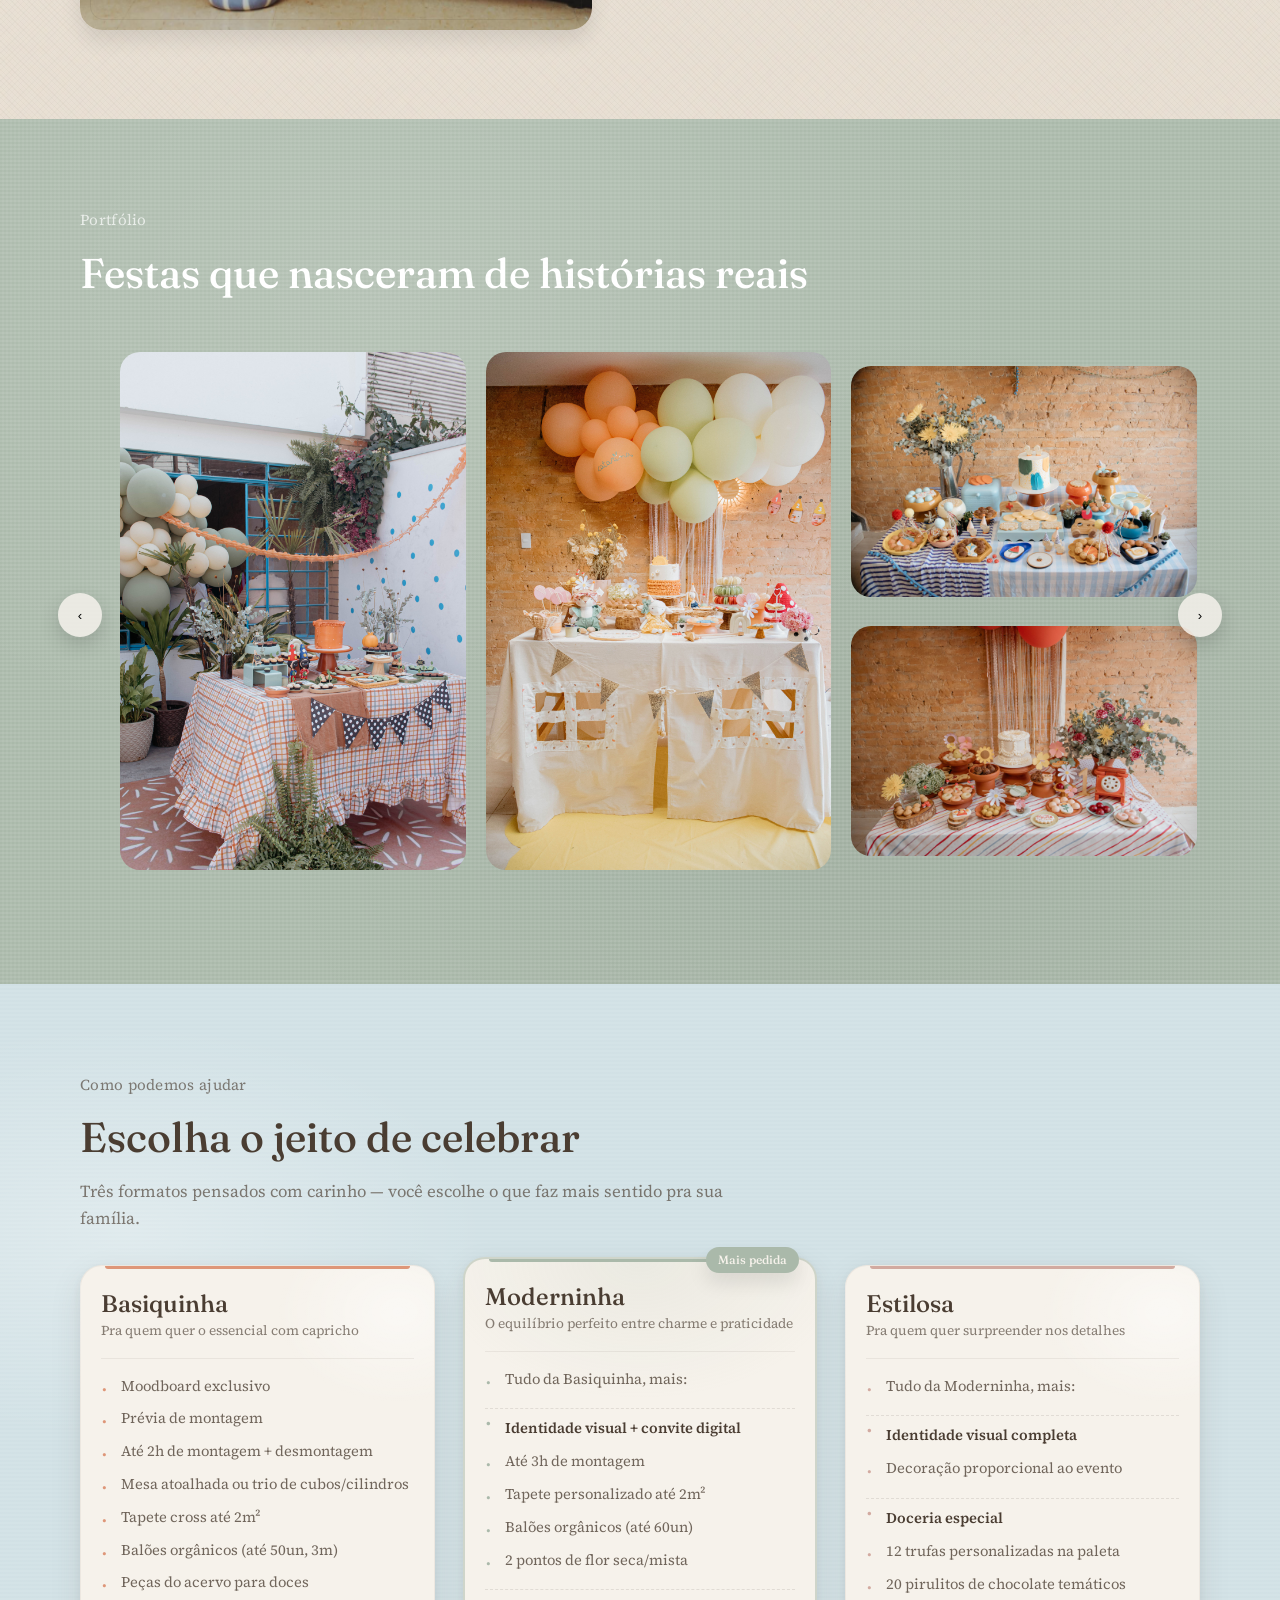
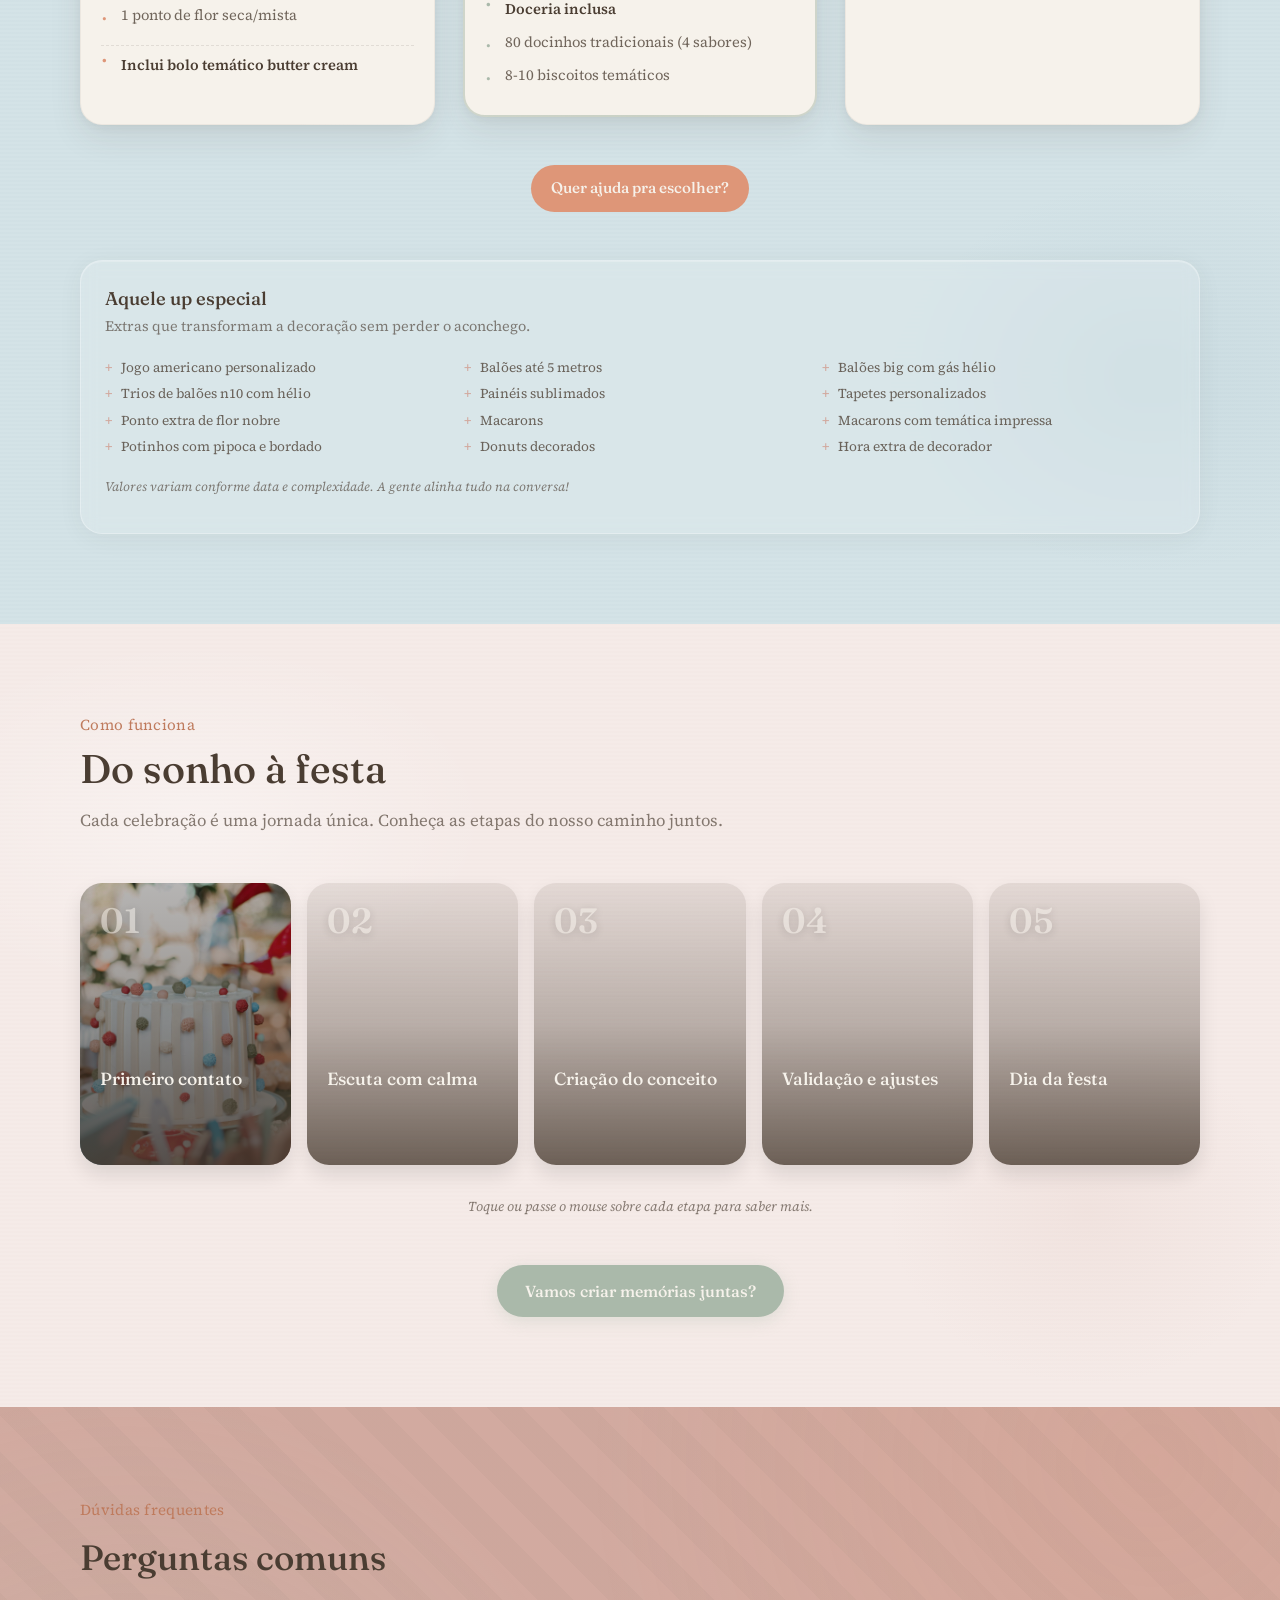
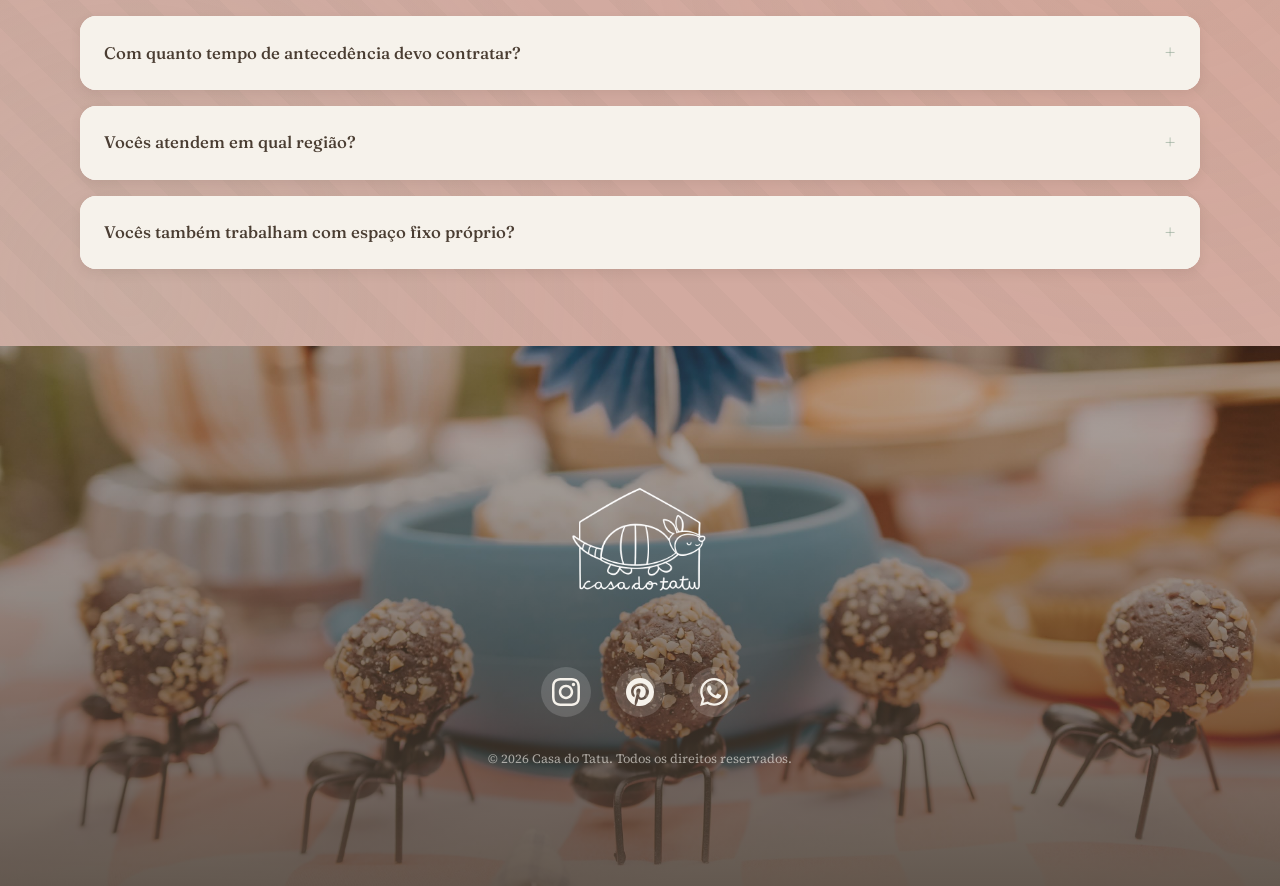
==== commit d378abcc: "feat: faq sectuon" ====
--- a/index.html
+++ b/index.html
@@ -431,6 +431,39 @@
     <p class="process__note">
       <em>Toque ou passe o mouse sobre cada etapa para saber mais.</em>
     </p>
+
+    <div class="process__cta">
+      <a href="https://wa.me/5511945922761?text=Olá!%20Vim%20pelo%20site%20da%20Casa%20do%20Tatu%20e%20gostaria%20de%20saber%20mais%20sobre%20as%20festas%20🎉" target="_blank" rel="noopener" class="btn btn--accent">
+        Vamos criar memórias juntas?
+      </a>
+    </div>
+  </div>
+</section>
+
+<!-- FAQ -->
+<section class="section section--faq" id="faq" aria-labelledby="faq-title">
+  <div class="container">
+    <header class="section__header">
+      <p class="section__eyebrow">Dúvidas frequentes</p>
+      <h2 class="section__title" id="faq-title">Perguntas comuns</h2>
+    </header>
+
+    <div class="faq">
+      <details class="faq__item">
+        <summary class="faq__question">Com quanto tempo de antecedência devo contratar?</summary>
+        <p class="faq__answer">Recomendamos entrar em contato com pelo menos 30 dias de antecedência para garantir disponibilidade.</p>
+      </details>
+
+      <details class="faq__item">
+        <summary class="faq__question">Vocês atendem em qual região?</summary>
+        <p class="faq__answer">Atendemos em São Paulo Capital.</p>
+      </details>
+
+      <details class="faq__item">
+        <summary class="faq__question">Vocês também trabalham com espaço fixo próprio?</summary>
+        <p class="faq__answer">Sim, temos um espaço fixo localizado na rua Estrada Velha da Penha - Tatuapé. Entre em contato para saber mais!</p>
+      </details>
+    </div>
   </div>
 </section>
 
--- a/casa-do-tatu.css
+++ b/casa-do-tatu.css
@@ -1430,6 +1430,145 @@
   color: var(--brown-muted);
 }
 
+/* CTA da seção */
+.process__cta {
+  text-align: center;
+  margin-top: 3rem;
+}
+
+.btn--accent {
+  display: inline-block;
+  padding: 14px 28px;
+  font-family: var(--font-display);
+  font-size: 1rem;
+  font-weight: 500;
+  color: var(--paper-base);
+  background-color: var(--color-sage);
+  border: none;
+  border-radius: 999px;
+  text-decoration: none;
+  cursor: pointer;
+  box-shadow: 0 4px 16px rgba(170, 185, 170, .3);
+  transition: all .25s ease;
+}
+
+.btn--accent:hover,
+.btn--accent:focus {
+  background-color: #8FA68F;
+  box-shadow: 0 6px 20px rgba(170, 185, 170, .45);
+  transform: translateY(-3px);
+}
+
+/* =============================================
+   FAQ
+   ============================================= */
+.section--faq {
+  padding: clamp(3rem, 6vw, 5rem) 0;
+  background:
+    radial-gradient(circle at 10% 90%, rgba(170, 185, 170, .2) 0%, transparent 40%),
+    radial-gradient(circle at 90% 10%, rgba(222, 150, 120, .15) 0%, transparent 45%),
+    repeating-linear-gradient(
+      45deg,
+      transparent,
+      transparent 25px,
+      rgba(74, 61, 50, .03) 25px,
+      rgba(74, 61, 50, .03) 50px
+    ),
+    var(--color-rose);
+}
+
+.section--faq .section__header {
+  text-align: left;
+  margin-bottom: 2rem;
+}
+
+.section--faq .section__eyebrow {
+  color: var(--color-terracotta);
+  font-size: .95rem;
+  letter-spacing: .02em;
+  margin-bottom: var(--space-sm);
+}
+
+.section--faq .section__title {
+  font-family: var(--font-display);
+  font-size: clamp(1.6rem, 3.5vw, 2.2rem);
+  color: var(--brown);
+  margin: 0;
+}
+
+.faq {
+  display: flex;
+  flex-direction: column;
+  gap: 1rem;
+}
+
+.faq__item {
+  background: rgba(255, 255, 255, .9);
+  border-radius: 1rem;
+  box-shadow: 0 4px 12px rgba(74, 61, 50, .1);
+  overflow: hidden;
+  transition: box-shadow .3s ease, transform .3s ease;
+}
+
+.faq__item:hover {
+  box-shadow: 0 6px 20px rgba(74, 61, 50, .15);
+  transform: translateY(-2px);
+}
+
+.faq__item[open] {
+  box-shadow: 0 6px 20px rgba(74, 61, 50, .15);
+}
+
+.faq__question {
+  width: 100%;
+  padding: 1.25rem 1.5rem;
+  font-family: var(--font-display);
+  font-size: 1.05rem;
+  font-weight: 500;
+  color: var(--brown);
+  background: var(--color-cream);
+  cursor: pointer;
+  list-style: none;
+  display: flex;
+  justify-content: space-between;
+  align-items: center;
+  gap: 1rem;
+  transition: background .3s ease;
+}
+
+.faq__question:hover {
+  background: var(--color-sand);
+}
+
+.faq__item[open] .faq__question {
+  background: var(--color-sand);
+}
+
+.faq__question::-webkit-details-marker {
+  display: none;
+}
+
+.faq__question::after {
+  content: '+';
+  font-size: 1.4rem;
+  font-weight: 300;
+  color: var(--color-sage);
+  transition: transform .3s ease;
+}
+
+.faq__item[open] .faq__question::after {
+  transform: rotate(45deg);
+}
+
+.faq__answer {
+  padding: 1rem 1.5rem 1.25rem;
+  font-size: .95rem;
+  line-height: 1.6;
+  color: var(--brown-muted);
+  background: var(--color-sand);
+  margin: 0;
+}
+
 /* Mobile: aspect ratio mais largo para melhor visualização */
 @media (max-width: 599px) {
   .step-card {
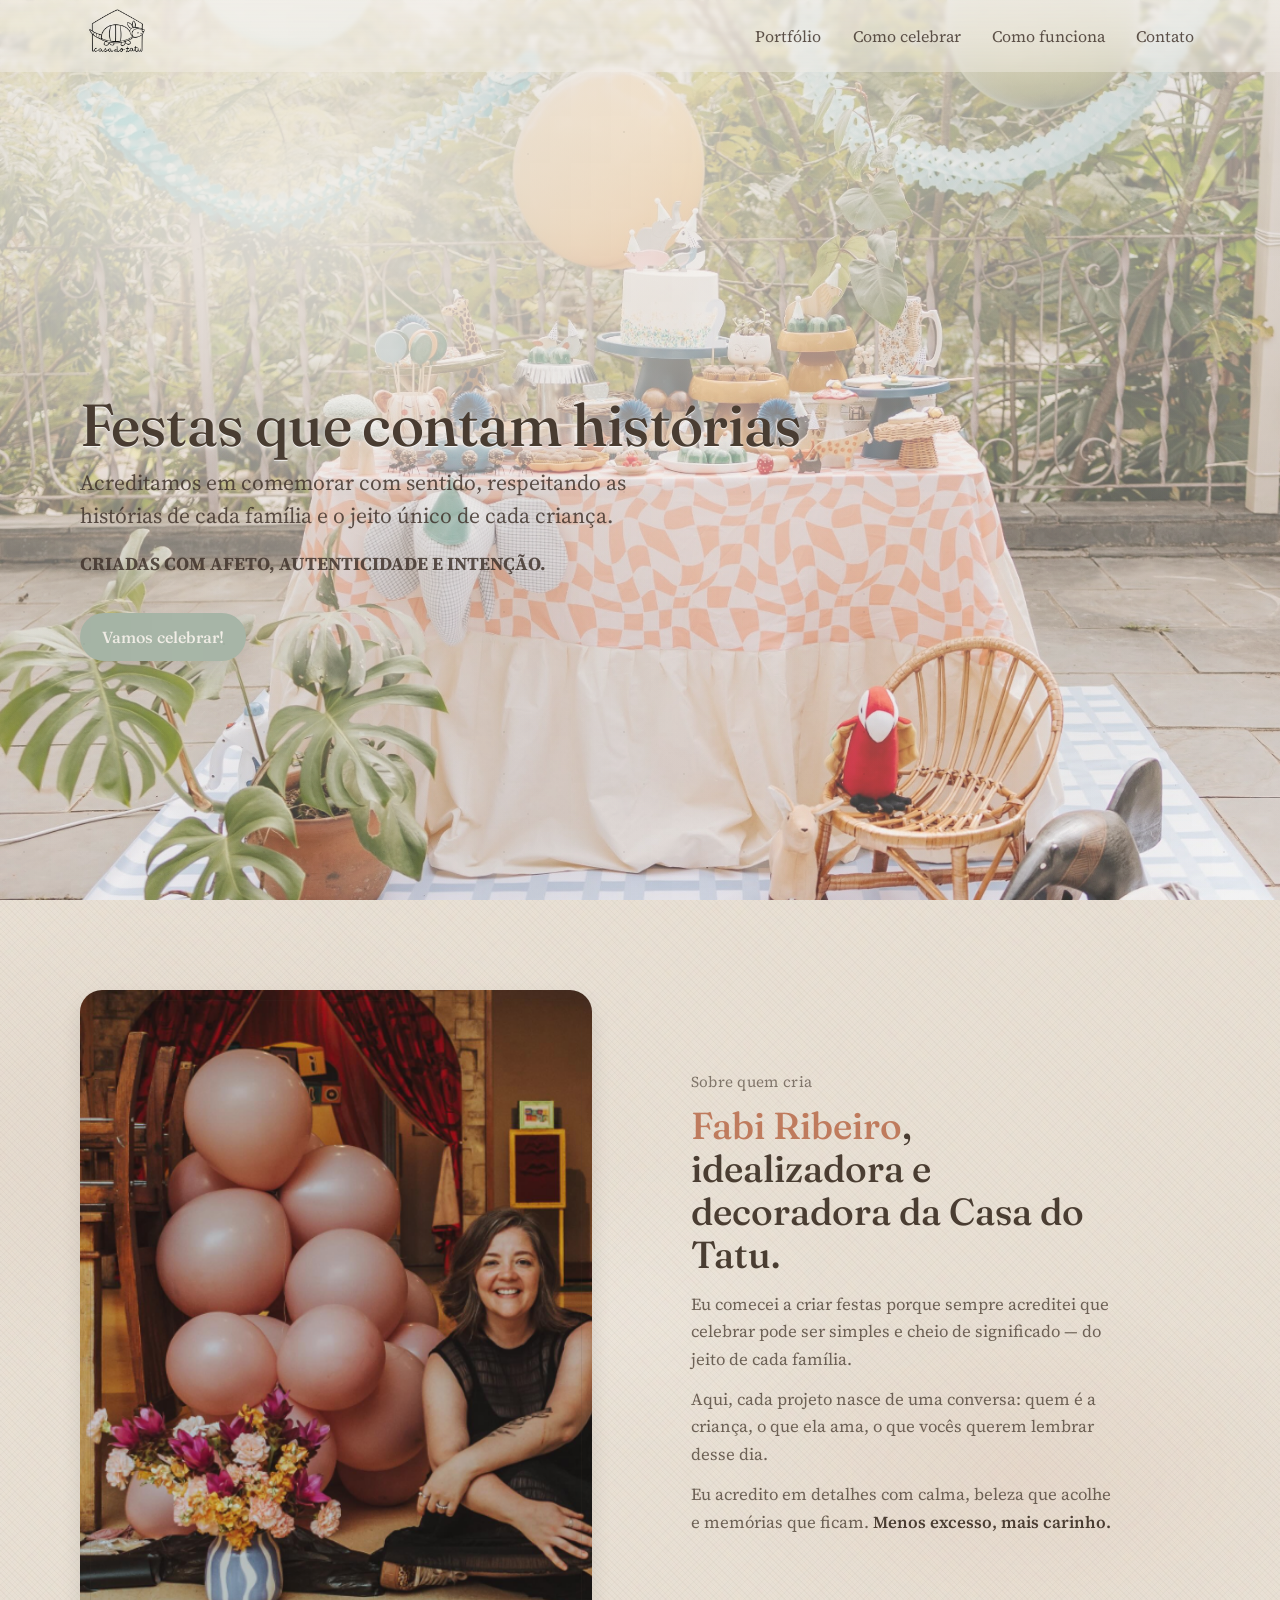
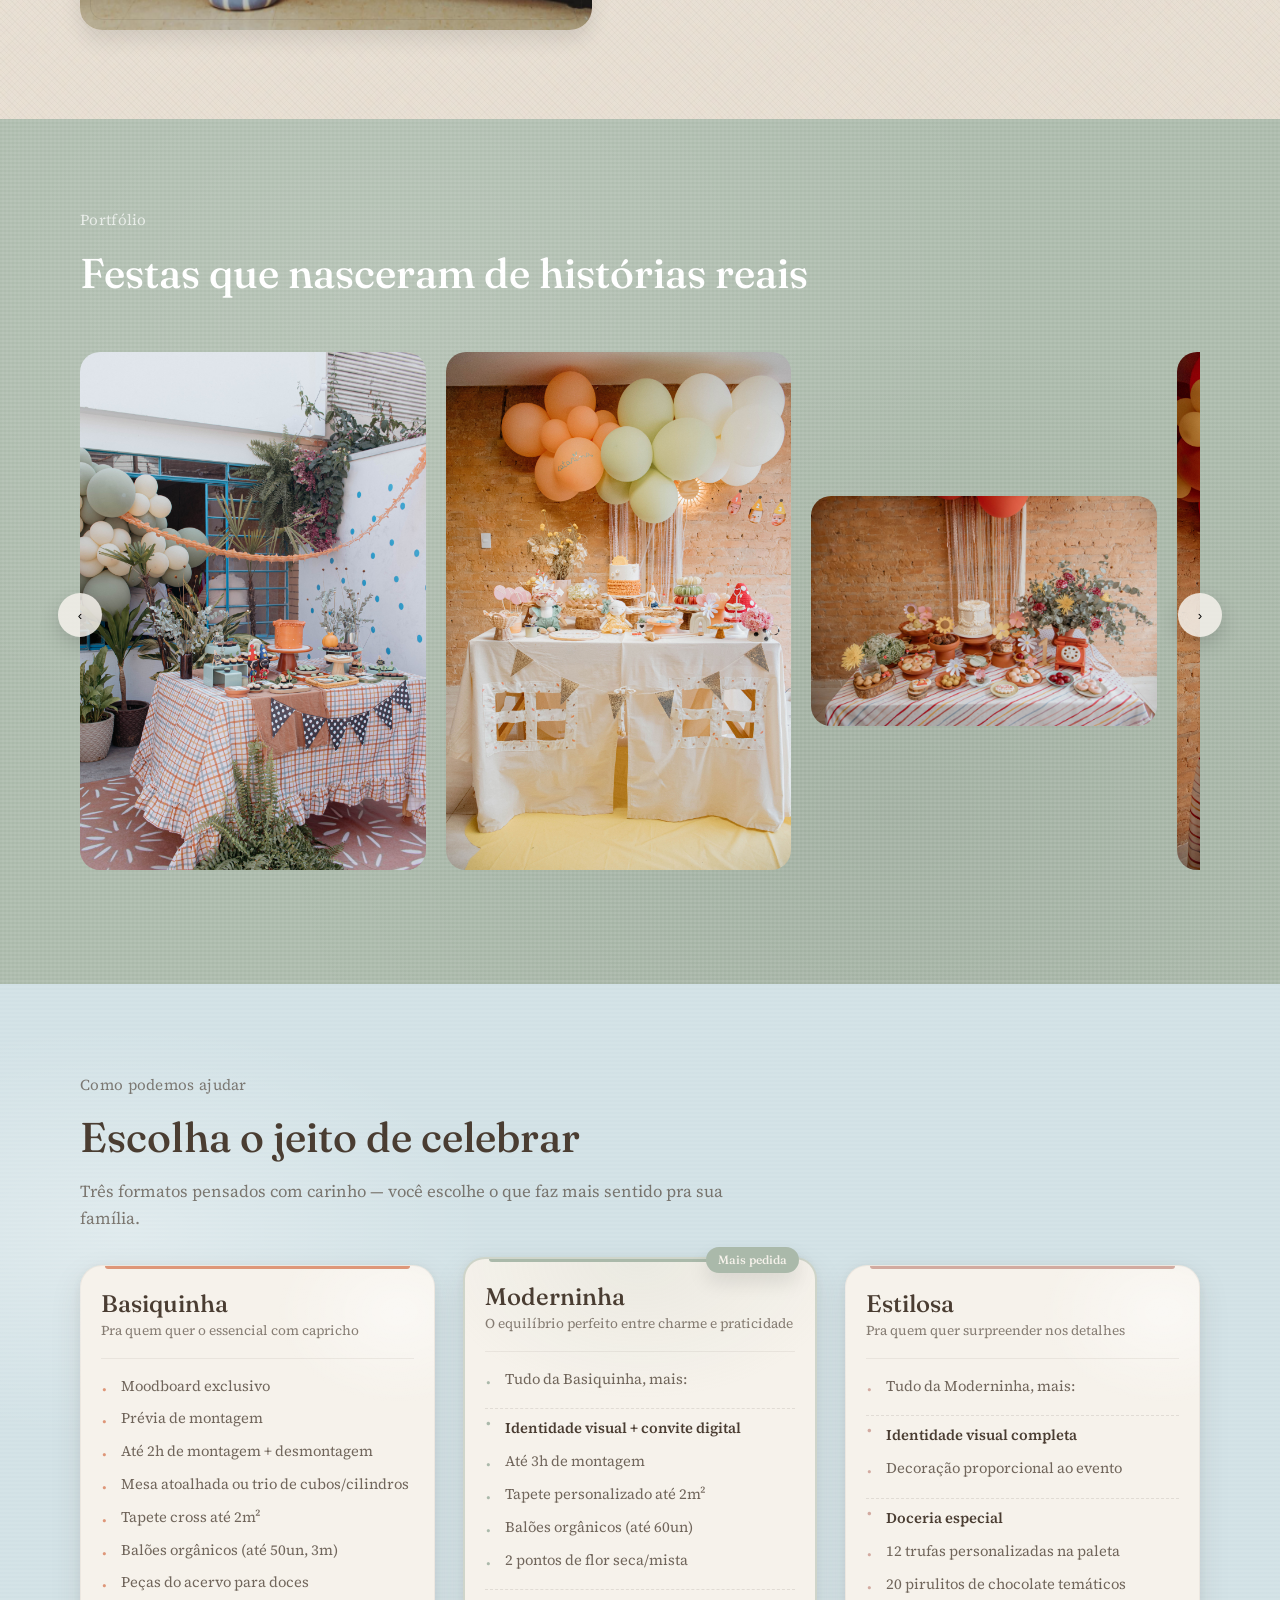
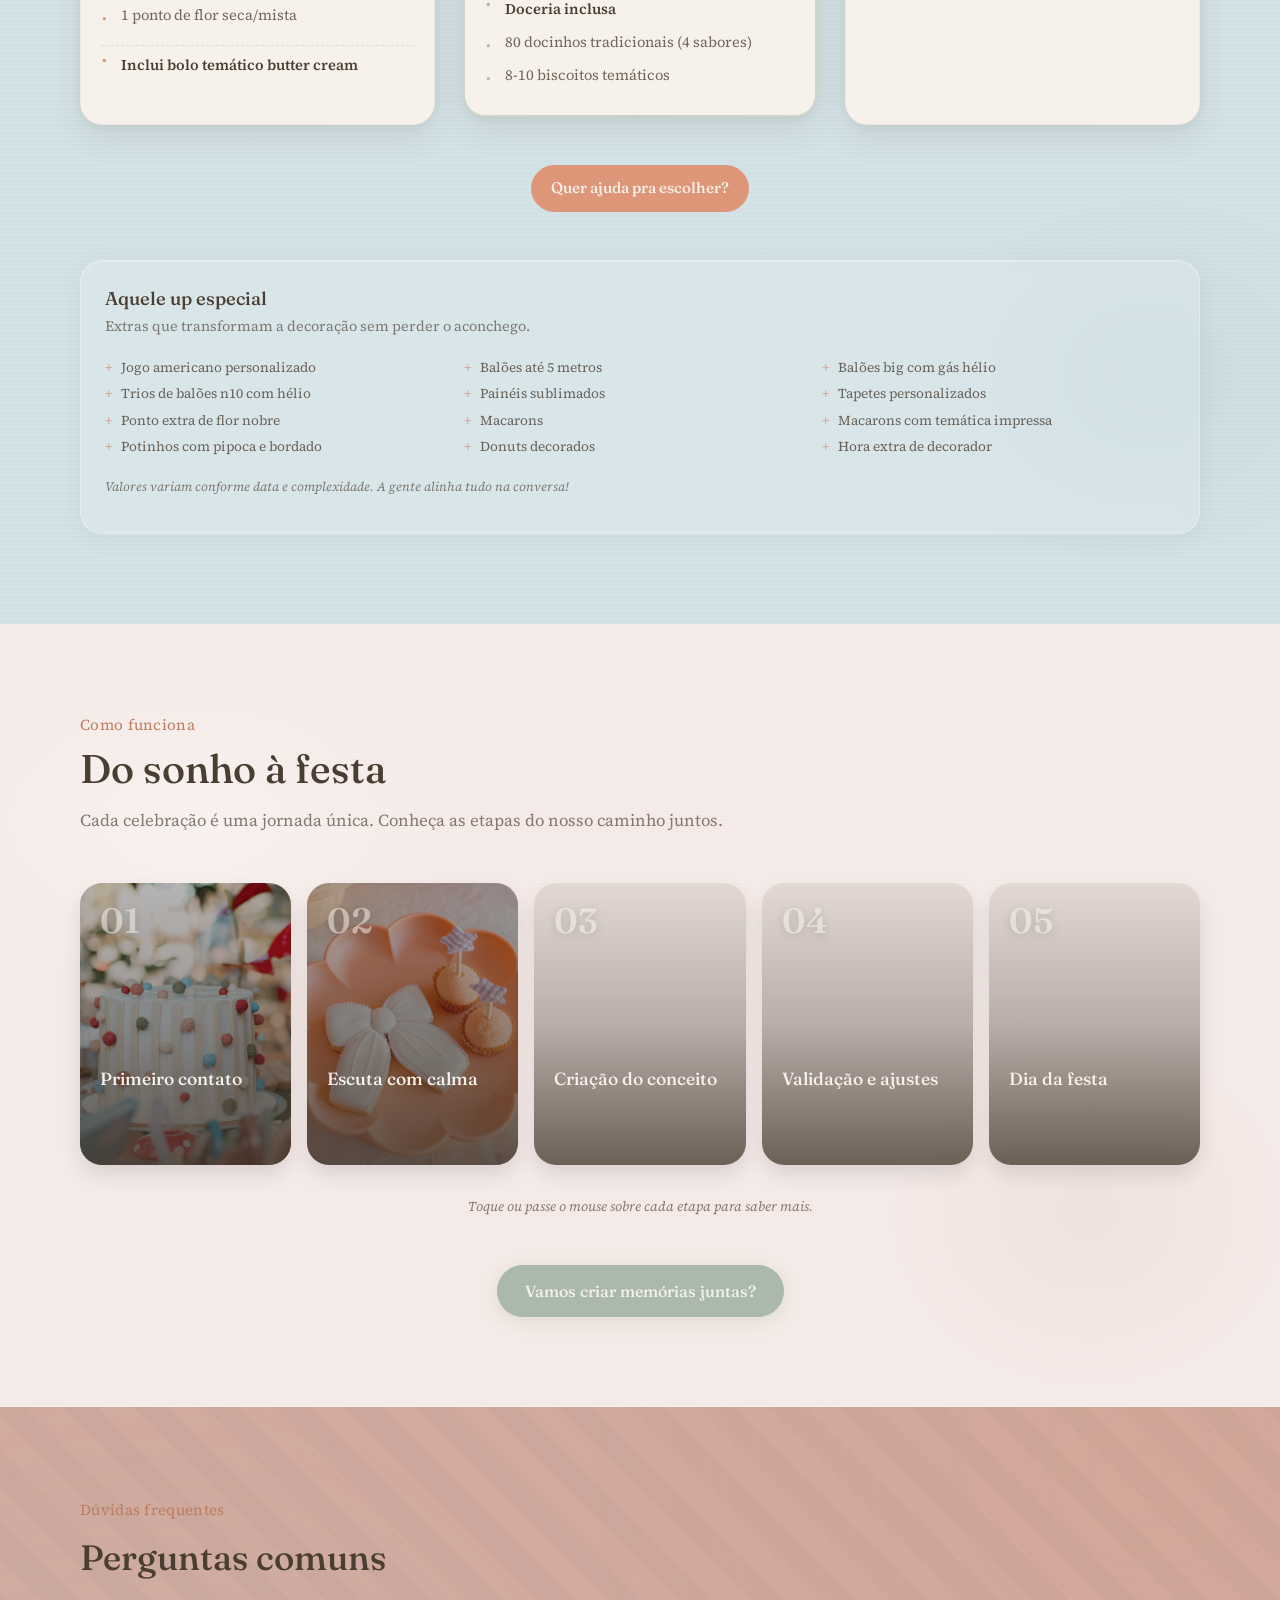
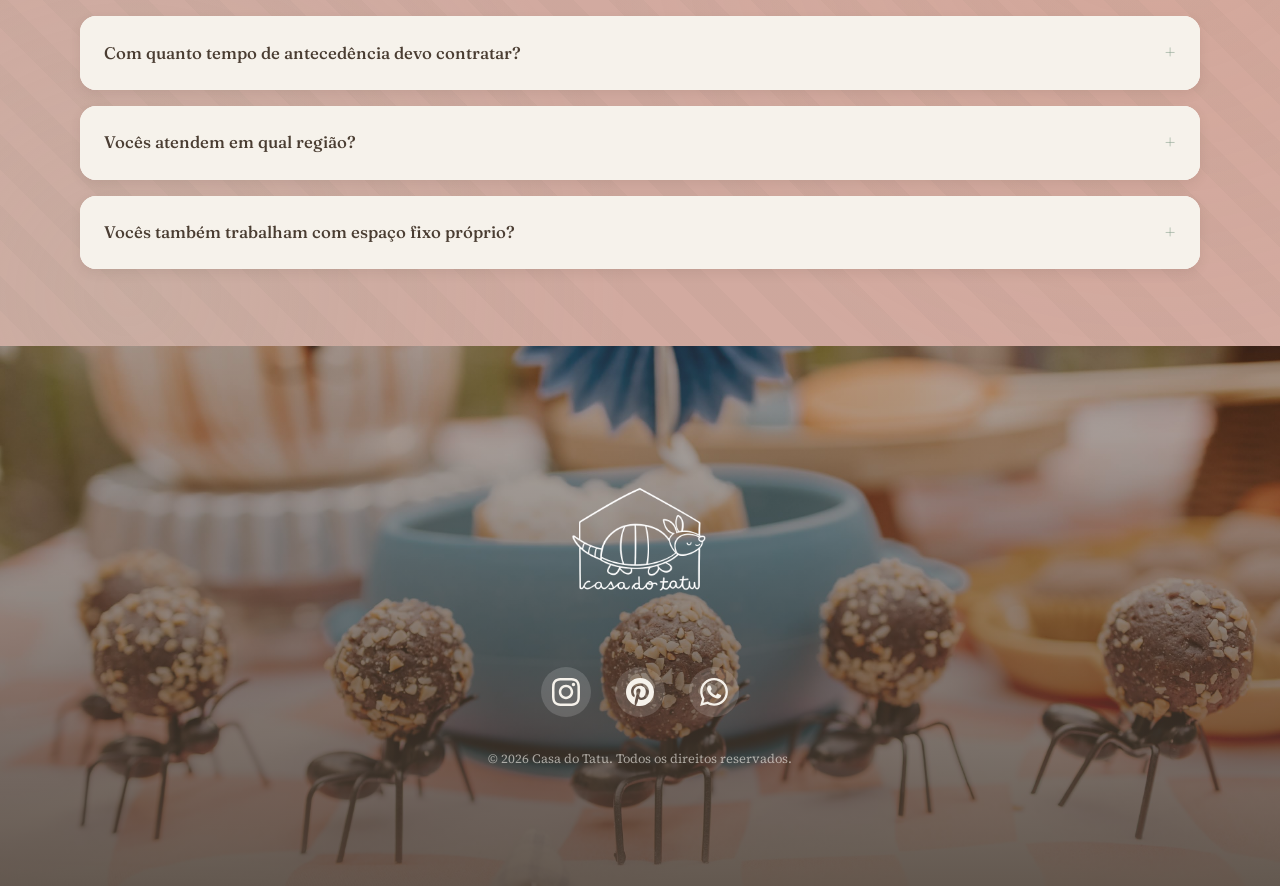
==== commit 6ba50c05: "fix: fix text" ====
--- a/index.html
+++ b/index.html
@@ -4,10 +4,43 @@
   <meta charset="utf-8" />
   <meta name="viewport" content="width=device-width, initial-scale=1" />
   <title>Casa do Tatu — Festas que contam histórias</title>
-  <meta name="description" content="Festas autorais para infância, criadas com afeto, tempo e intenção. Peça um orçamento." />
+  <meta name="description" content="Festas autorais para infância, criadas com afeto, tempo e intenção. Decoração de festas infantis em São Paulo. Peça um orçamento." />
+
+  <!-- SEO -->
+  <meta name="author" content="Casa do Tatu - Fabi Ribeiro" />
+  <meta name="robots" content="index, follow" />
+  <meta name="keywords" content="festa infantil, decoração de festa, festa personalizada, São Paulo, festa afetiva, decoração autoral" />
+  <link rel="canonical" href="https://casadotatu.com.br/" />
+
+  <!-- Open Graph (Facebook, WhatsApp, LinkedIn) -->
+  <meta property="og:type" content="website" />
+  <meta property="og:title" content="Casa do Tatu — Festas que contam histórias" />
+  <meta property="og:description" content="Festas autorais para infância, criadas com afeto, tempo e intenção. Decoração de festas infantis em São Paulo." />
+  <meta property="og:image" content="./img/casa-do-tatu-hero.jpg" />
+  <meta property="og:url" content="https://casadotatu.com.br/" />
+  <meta property="og:locale" content="pt_BR" />
+  <meta property="og:site_name" content="Casa do Tatu" />
+
+  <!-- Twitter Card -->
+  <meta name="twitter:card" content="summary_large_image" />
+  <meta name="twitter:title" content="Casa do Tatu — Festas que contam histórias" />
+  <meta name="twitter:description" content="Festas autorais para infância, criadas com afeto, tempo e intenção." />
+  <meta name="twitter:image" content="./img/casa-do-tatu-hero.jpg" />
+
+  <!-- Favicon (adicione os arquivos na pasta img) -->
+  <link rel="icon" type="image/png" sizes="32x32" href="./img/favicon-32x32.png" />
+  <link rel="icon" type="image/png" sizes="16x16" href="./img/favicon-16x16.png" />
+  <link rel="apple-touch-icon" sizes="180x180" href="./img/apple-touch-icon.png" />
+
+  <!-- Tema para mobile -->
+  <meta name="theme-color" content="#AAB9AA" />
+
+  <!-- Fonts -->
   <link rel="preconnect" href="https://fonts.googleapis.com">
   <link rel="preconnect" href="https://fonts.gstatic.com" crossorigin>
   <link href="https://fonts.googleapis.com/css2?family=Fraunces:ital,opsz,wght@0,9..144,400;0,9..144,500;0,9..144,600;1,9..144,400&family=Source+Serif+4:ital,opsz,wght@0,8..60,400;0,8..60,500;0,8..60,600;1,8..60,400&display=swap" rel="stylesheet">
+
+  <!-- Styles -->
   <link rel="stylesheet" href="casa-do-tatu.css" />
 </head>
 
@@ -51,7 +84,6 @@
           </div>
         </header>
         
-        <main id="conteudo">
           <!-- HERO -->
           <section class="hero" aria-labelledby="hero-title">
             <div class="container hero__content">
@@ -60,7 +92,7 @@
               </h1>
         
               <p class="hero__subtitle">
-                Acreditamos em comemorar com sentido, respeitando a histórias de cada família e o jeito único de cada criança. 
+                Acreditamos em comemorar com sentido, respeitando as histórias de cada família e o jeito único de cada criança. 
             </p>
             <p class="hero__subtitle--small"><strong>CRIADAS COM AFETO, AUTENTICIDADE E INTENÇÃO.</strong></p>
               <a
@@ -72,8 +104,11 @@
               </a>
             </div>
           </section>
-        </main>
-    </div>
+    </div>
+
+    <main id="conteudo">
+
+    <!-- QUEM CRIA -->
     <section class="section section--creator" id="quem-cria" aria-labelledby="creator-title">
   <div class="container">
     <div class="creator">
@@ -147,22 +182,25 @@
           </li>
           <li class="portfolio__item">
             <img src="./img/portifolio-3.jpg" alt="Criança interagindo com a decoração" loading="lazy" />
-                     <img src="./img/portifolio-5.jpg" alt="Detalhes de festa infantil afetiva" loading="lazy" />
-          </li>
-             <li class="portfolio__item">
+          </li>
+          <li class="portfolio__item">
             <img src="./img/portifolio-4.jpg" alt="Mesa decorada em tons suaves" loading="lazy" />
           </li>
           <li class="portfolio__item">
+            <img src="./img/portifolio-5.jpg" alt="Detalhes de festa infantil afetiva" loading="lazy" />
+          </li>
+          <li class="portfolio__item">
             <img src="./img/portifolio-6.jpg" alt="Criança interagindo com a decoração" loading="lazy" />
           </li>
-                       <li class="portfolio__item">
+          <li class="portfolio__item">
             <img src="./img/portifolio-7.jpg" alt="Mesa decorada em tons suaves" loading="lazy" />
           </li>
           <li class="portfolio__item">
             <img src="./img/portifolio-8.jpg" alt="Detalhes de festa infantil afetiva" loading="lazy" />
-                        <img src="./img/portifolio-9.jpg" alt="Criança interagindo com a decoração" loading="lazy" />
-          </li>
-          <!-- mais imagens -->
+          </li>
+          <li class="portfolio__item">
+            <img src="./img/portifolio-9.jpg" alt="Criança interagindo com a decoração" loading="lazy" />
+          </li>
         </ul>
       </div>
 
@@ -467,6 +505,8 @@
   </div>
 </section>
 
+</main>
+
 <!-- CONTATO / FOOTER -->
 <footer class="footer" id="contato">
   <div class="footer__bg" aria-hidden="true">
--- a/casa-do-tatu.css
+++ b/casa-do-tatu.css
@@ -708,13 +708,10 @@
 .portfolio__item {
   flex: 0 0 85%;
   scroll-snap-align: start;
-
-        display: flex
-;
-        flex-direction: column-reverse;
-        /* gap: 20px; */
-        align-items: center;
-        justify-content: space-around;
+  display: flex;
+  flex-direction: column-reverse;
+  align-items: center;
+  justify-content: space-around;
 }
 
 .portfolio__item img {
@@ -977,15 +974,6 @@
   left: 0;
   top: -2px;
   font-size: 1.4rem;
-  color: var(--sage);
-}
-
-.plan--basic .plan__list li::before {
-  content: "·";
-  position: absolute;
-  left: 0;
-  top: -2px;
-  font-size: 1.4rem;
   color: var(--color-coral);
 }
 
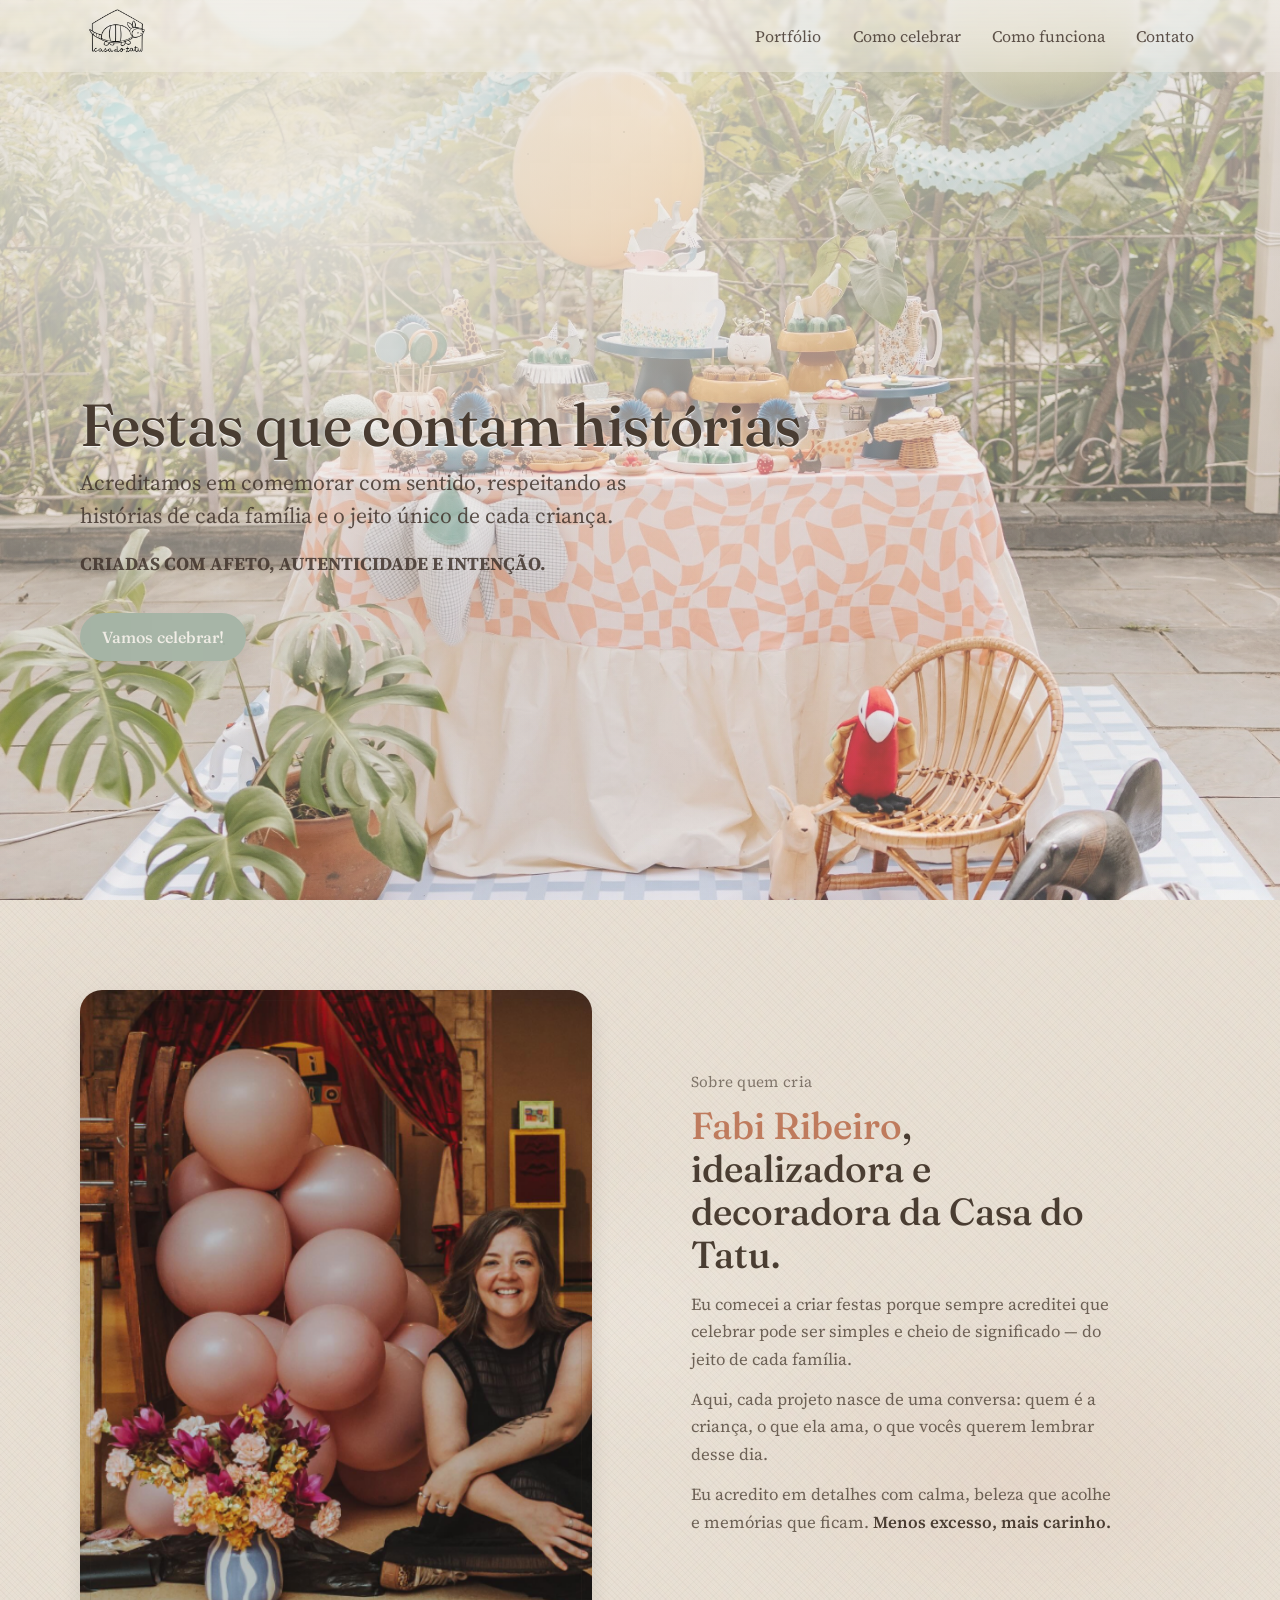
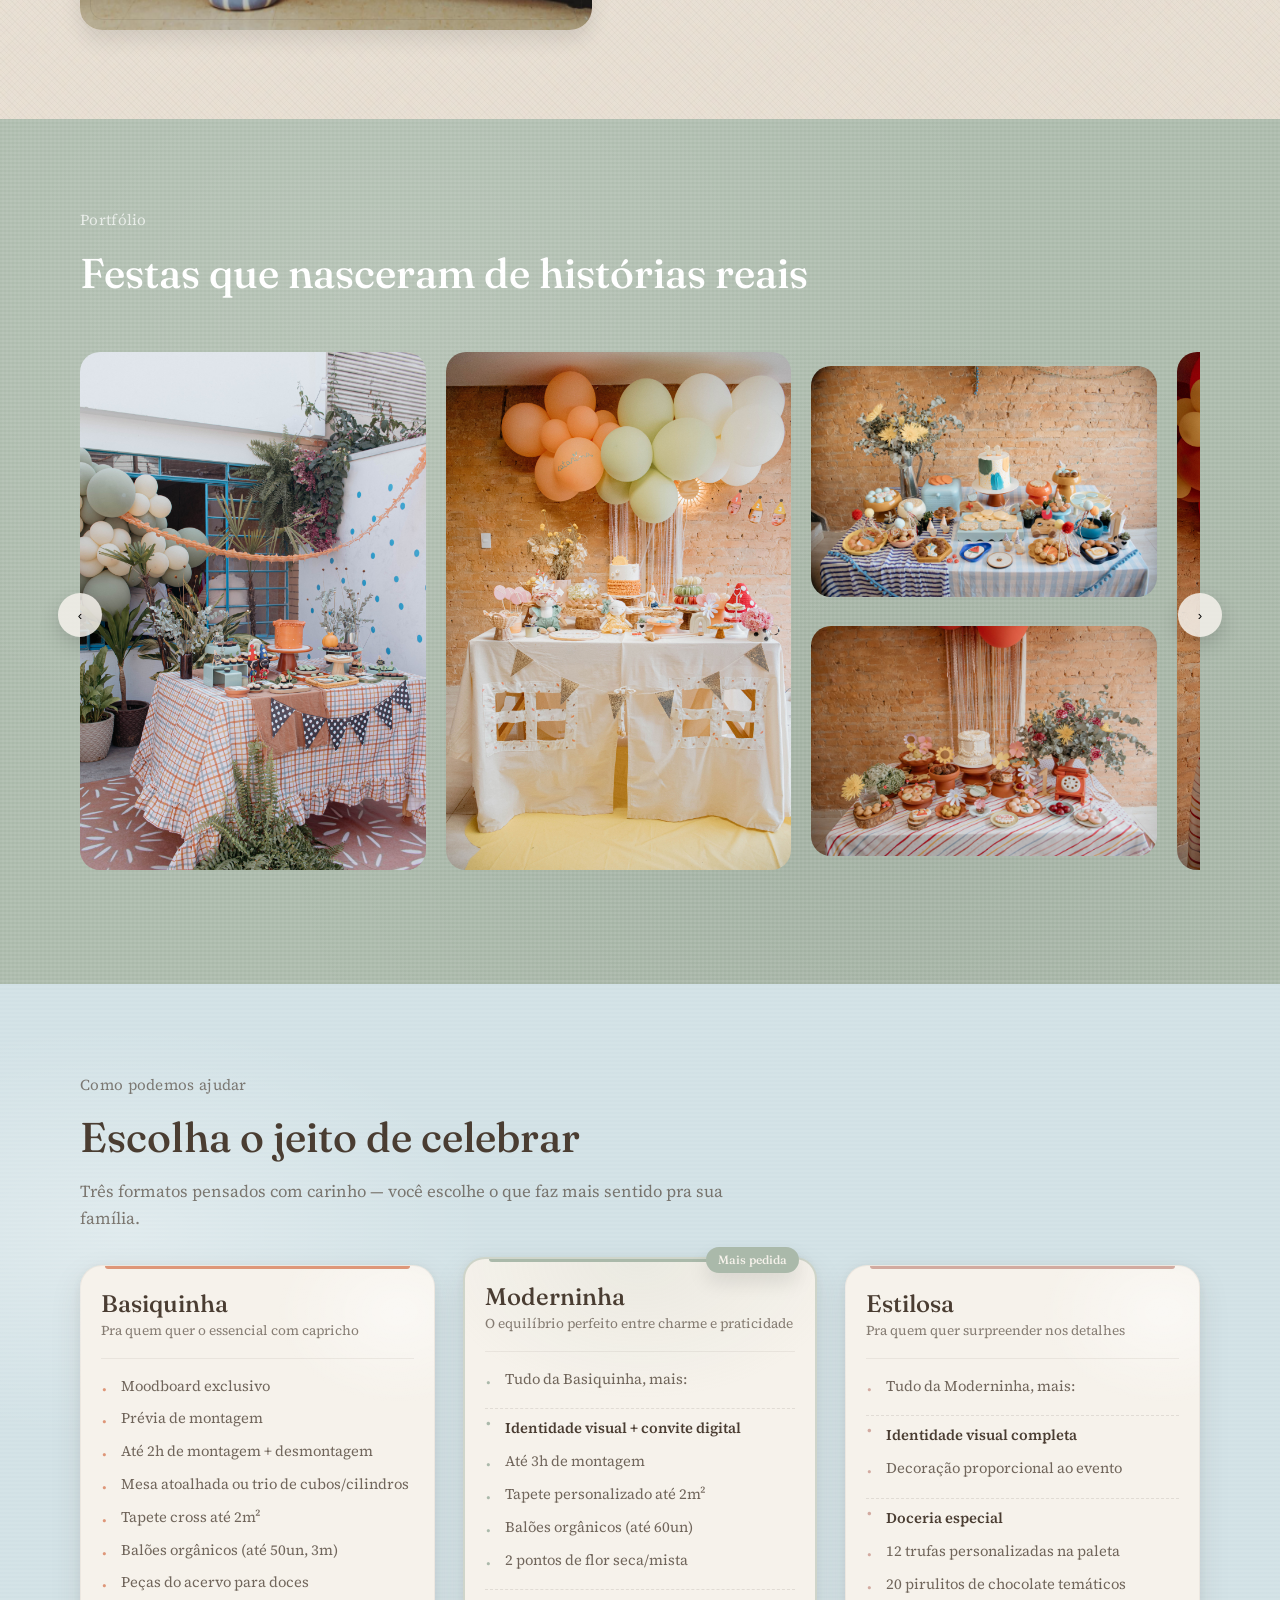
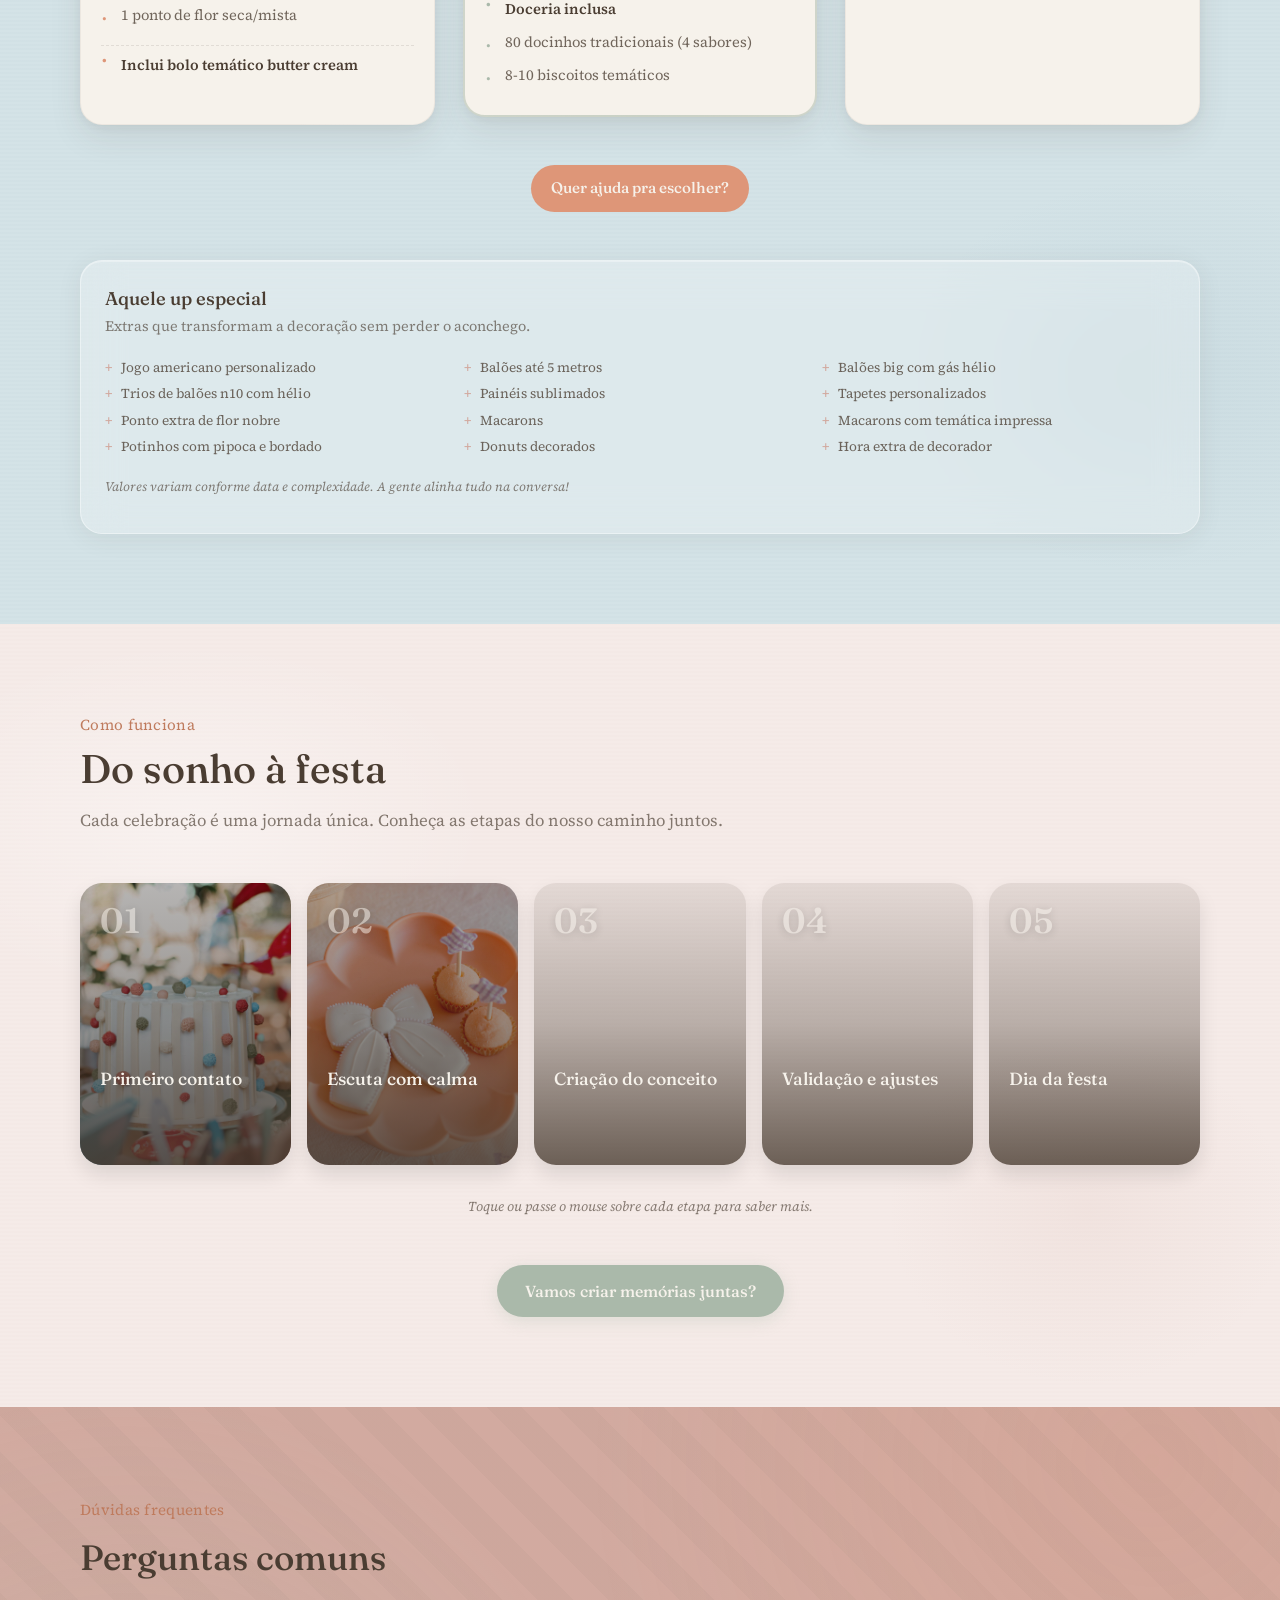
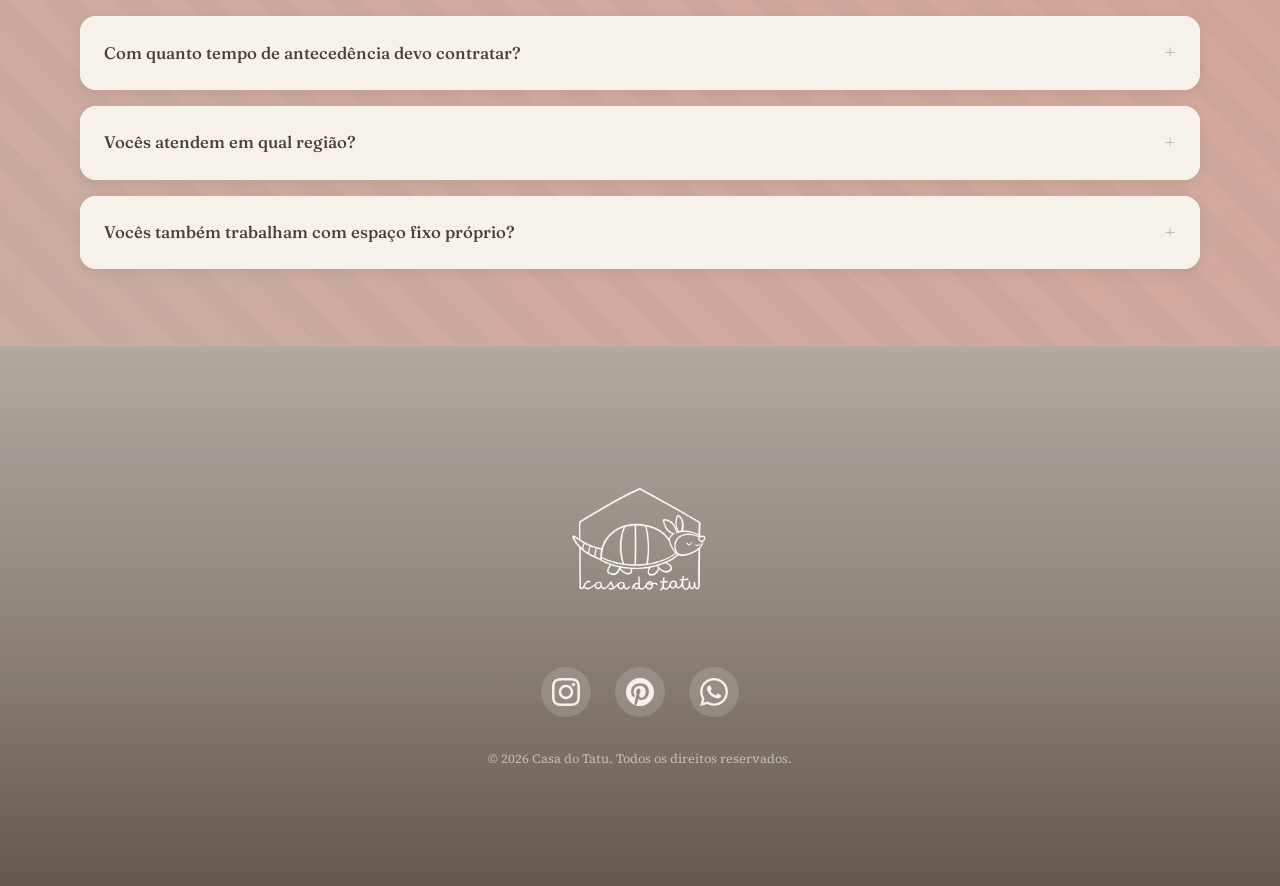
==== commit d5692af9: "fix:  fix error cportfolio" ====
--- a/index.html
+++ b/index.html
@@ -182,14 +182,12 @@
           </li>
           <li class="portfolio__item">
             <img src="./img/portifolio-3.jpg" alt="Criança interagindo com a decoração" loading="lazy" />
+            <img src="./img/portifolio-5.jpg" alt="Detalhes de festa infantil afetiva" loading="lazy" />
           </li>
           <li class="portfolio__item">
             <img src="./img/portifolio-4.jpg" alt="Mesa decorada em tons suaves" loading="lazy" />
           </li>
           <li class="portfolio__item">
-            <img src="./img/portifolio-5.jpg" alt="Detalhes de festa infantil afetiva" loading="lazy" />
-          </li>
-          <li class="portfolio__item">
             <img src="./img/portifolio-6.jpg" alt="Criança interagindo com a decoração" loading="lazy" />
           </li>
           <li class="portfolio__item">
@@ -197,8 +195,6 @@
           </li>
           <li class="portfolio__item">
             <img src="./img/portifolio-8.jpg" alt="Detalhes de festa infantil afetiva" loading="lazy" />
-          </li>
-          <li class="portfolio__item">
             <img src="./img/portifolio-9.jpg" alt="Criança interagindo com a decoração" loading="lazy" />
           </li>
         </ul>
--- a/casa-do-tatu.css
+++ b/casa-do-tatu.css
@@ -1059,13 +1059,14 @@
 .addons {
   margin-top: 3rem;
   padding: 1.5rem;
-  background: rgba(255, 255, 255, .15);
-  backdrop-filter: blur(8px);
+  background: rgba(255, 255, 255, .25);
+  backdrop-filter: blur(20px);
+  -webkit-backdrop-filter: blur(20px);
   border-radius: var(--radius-lg);
-  border: 1px solid rgba(255, 255, 255, .3);
+  border: 1px solid rgba(255, 255, 255, .4);
   box-shadow:
-    0 4px 24px rgba(74, 61, 50, .06),
-    inset 0 1px 0 rgba(255, 255, 255, .25);
+    0 4px 24px rgba(74, 61, 50, .08),
+    inset 0 1px 0 rgba(255, 255, 255, .35);
 }
 
 .addons__title {
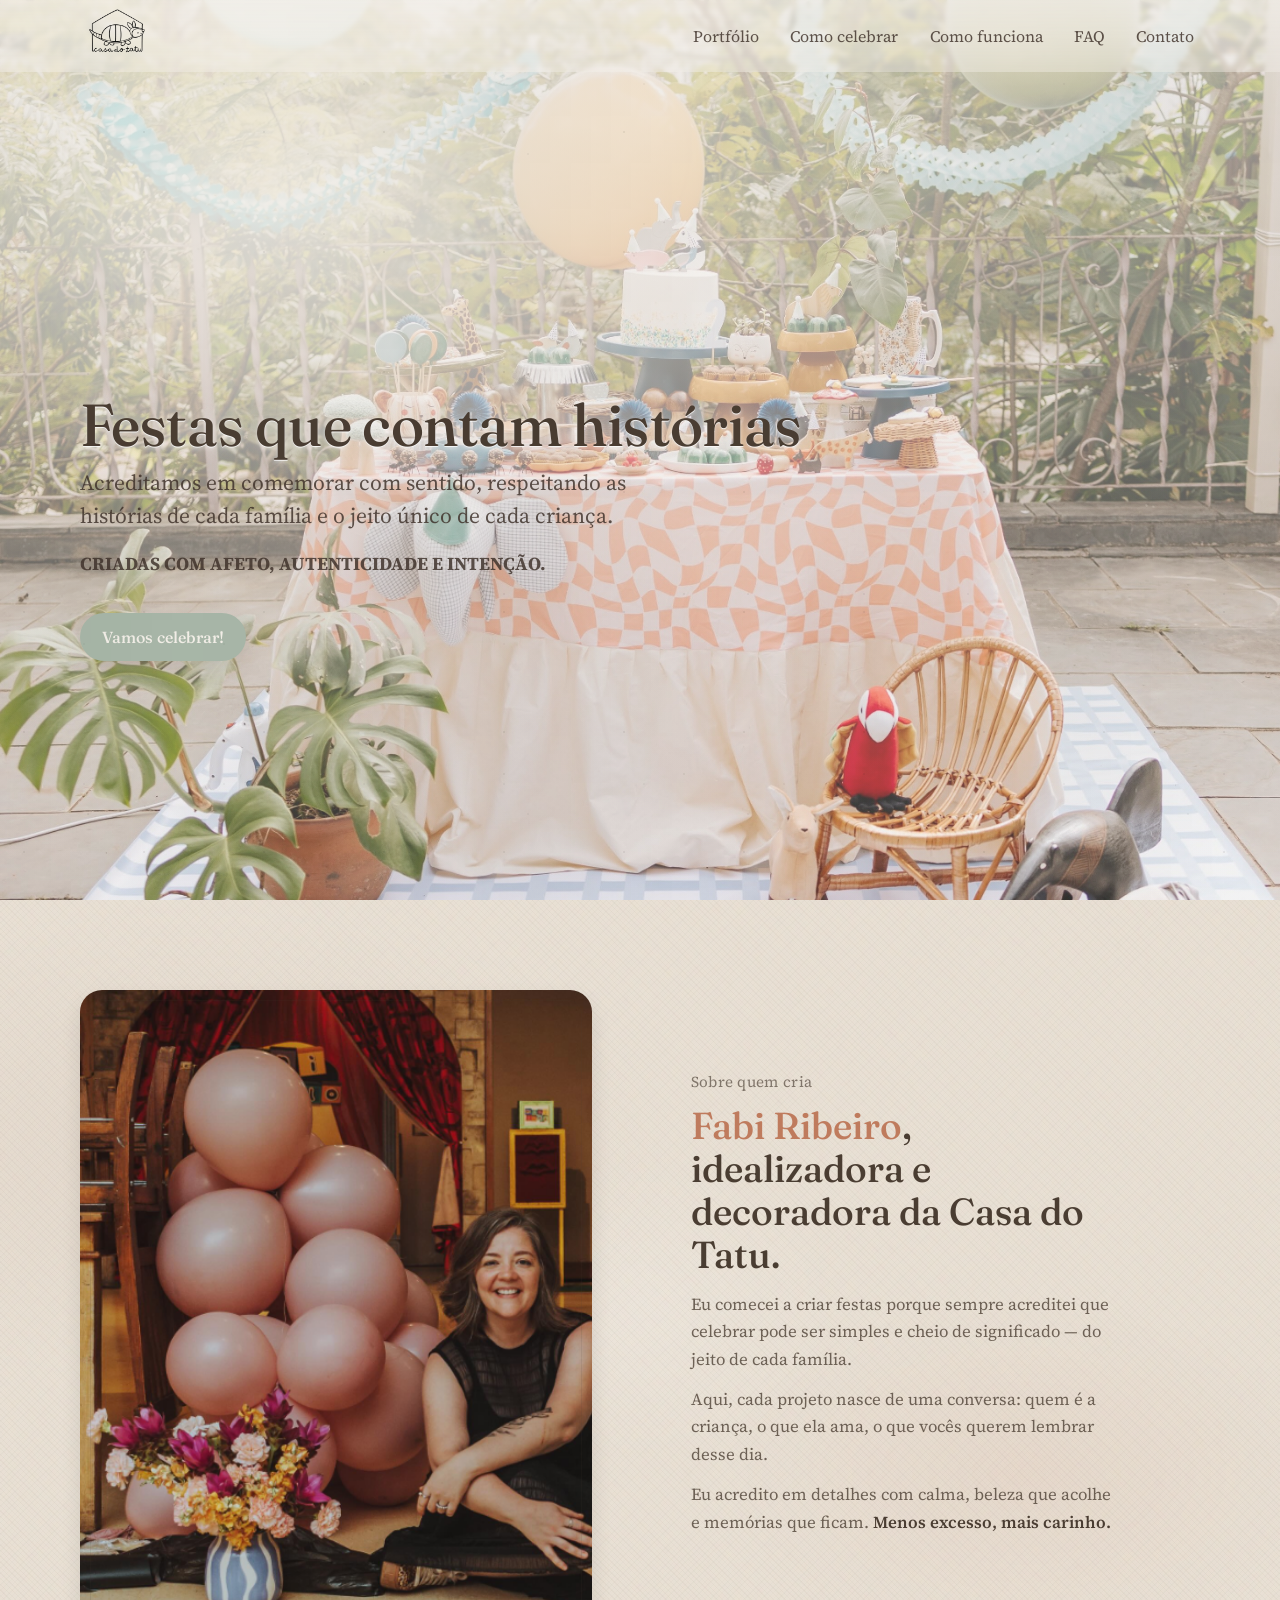
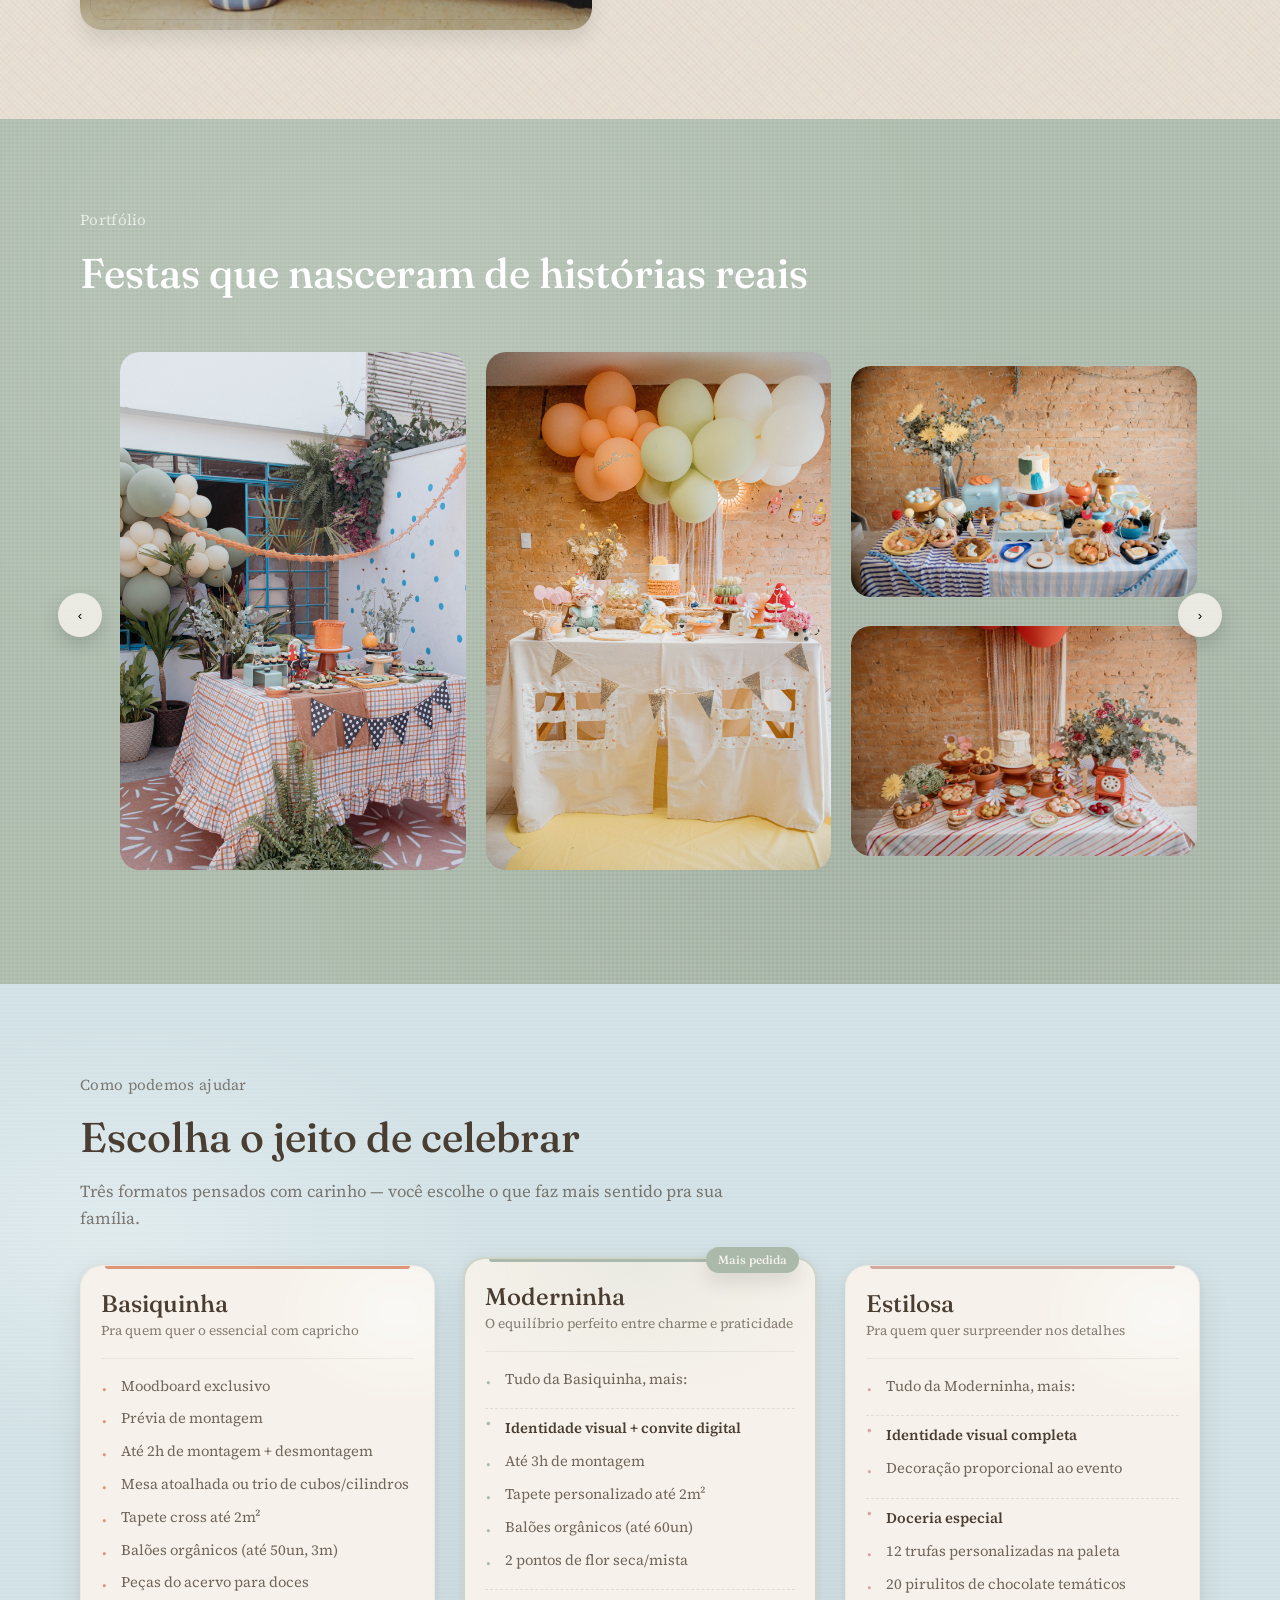
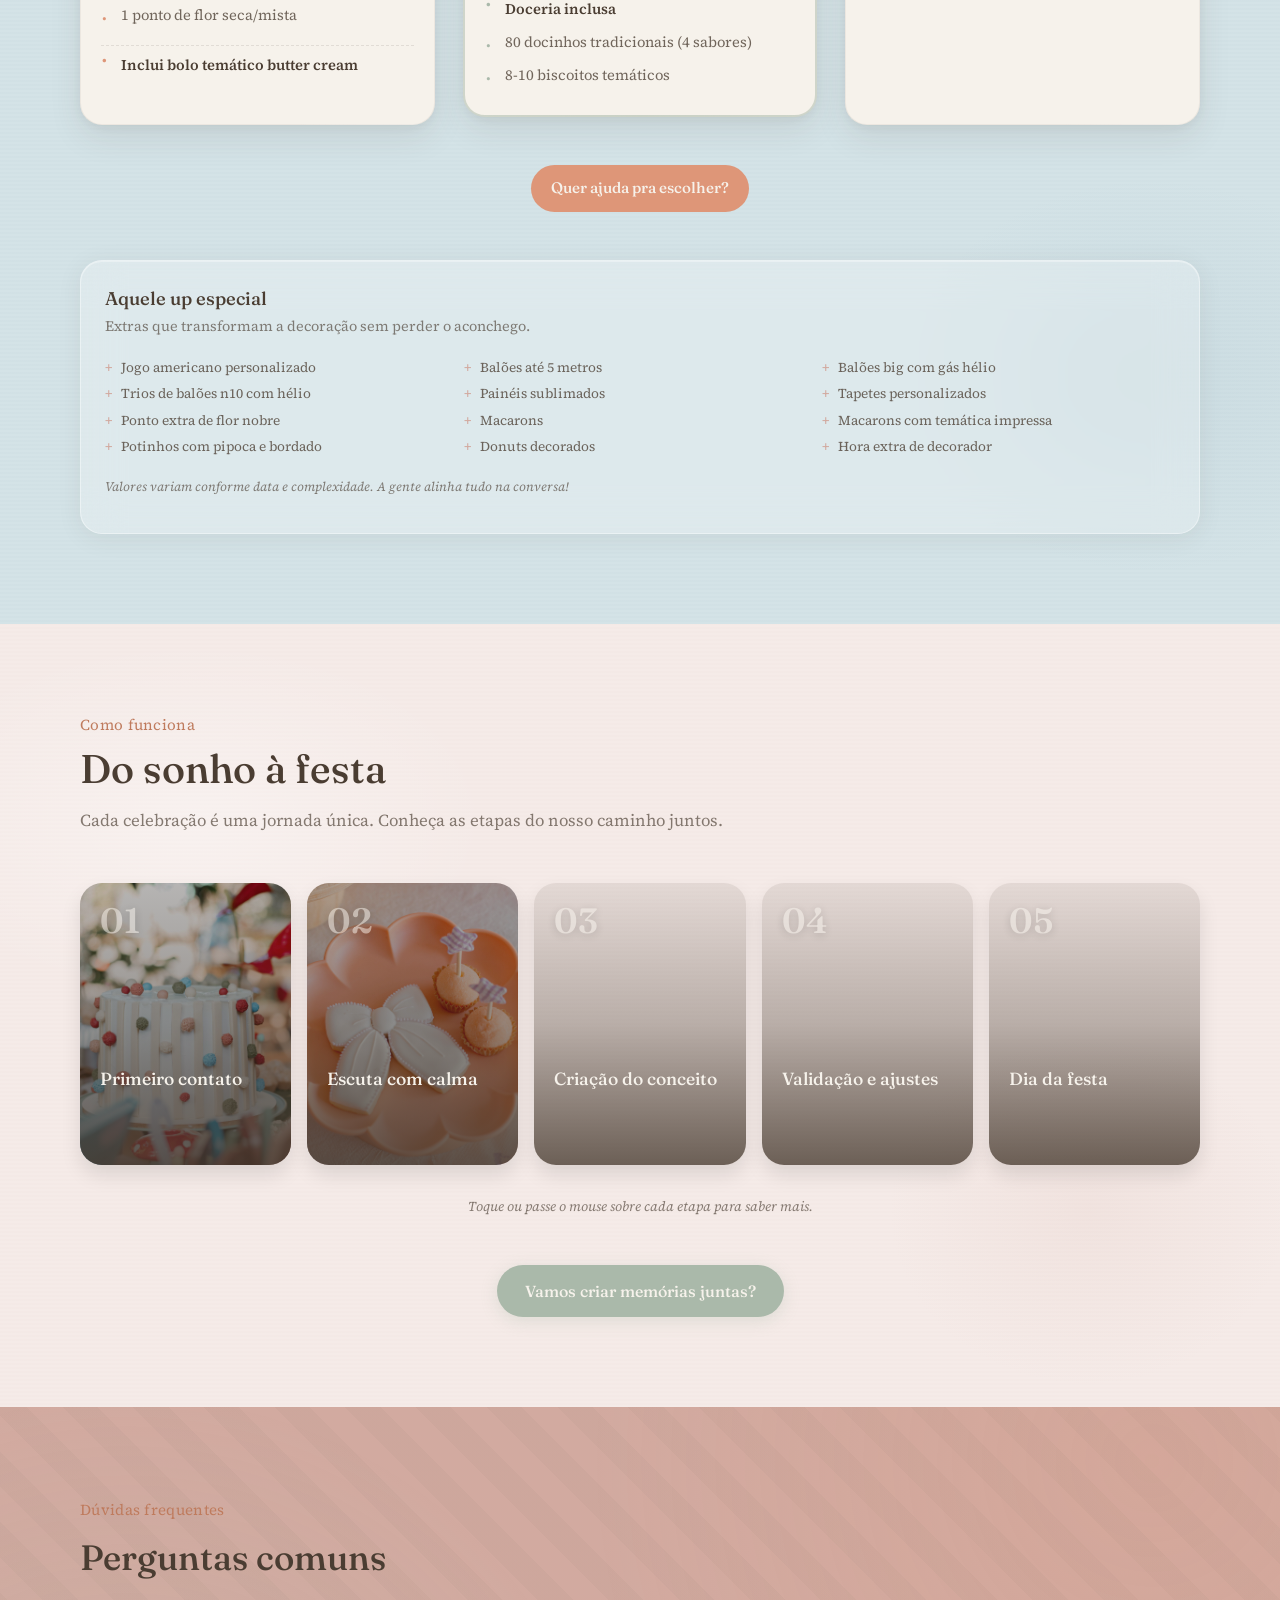
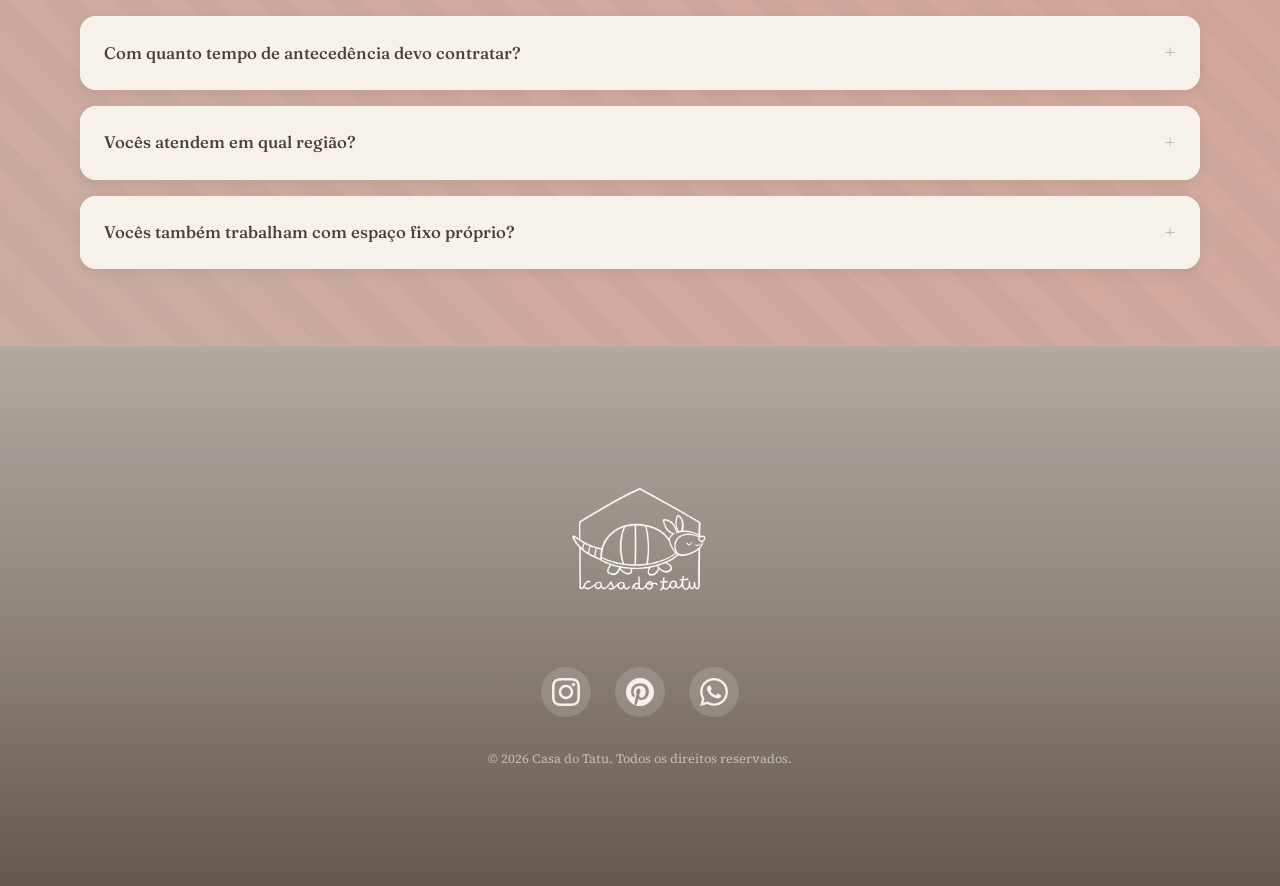
==== commit b64057c8: "feat: menu faq" ====
--- a/index.html
+++ b/index.html
@@ -78,6 +78,7 @@
                   <li class="nav__item"><a href="#portfolio" class="nav__link">Portfólio</a></li>
                   <li class="nav__item"><a href="#ajudar" class="nav__link">Como celebrar</a></li>
                   <li class="nav__item"><a href="#como-funciona" class="nav__link">Como funciona</a></li>
+                  <li class="nav__item"><a href="#faq" class="nav__link">FAQ</a></li>
                   <li class="nav__item"><a href="#contato" class="nav__link">Contato</a></li>
               </ul>
             </nav>
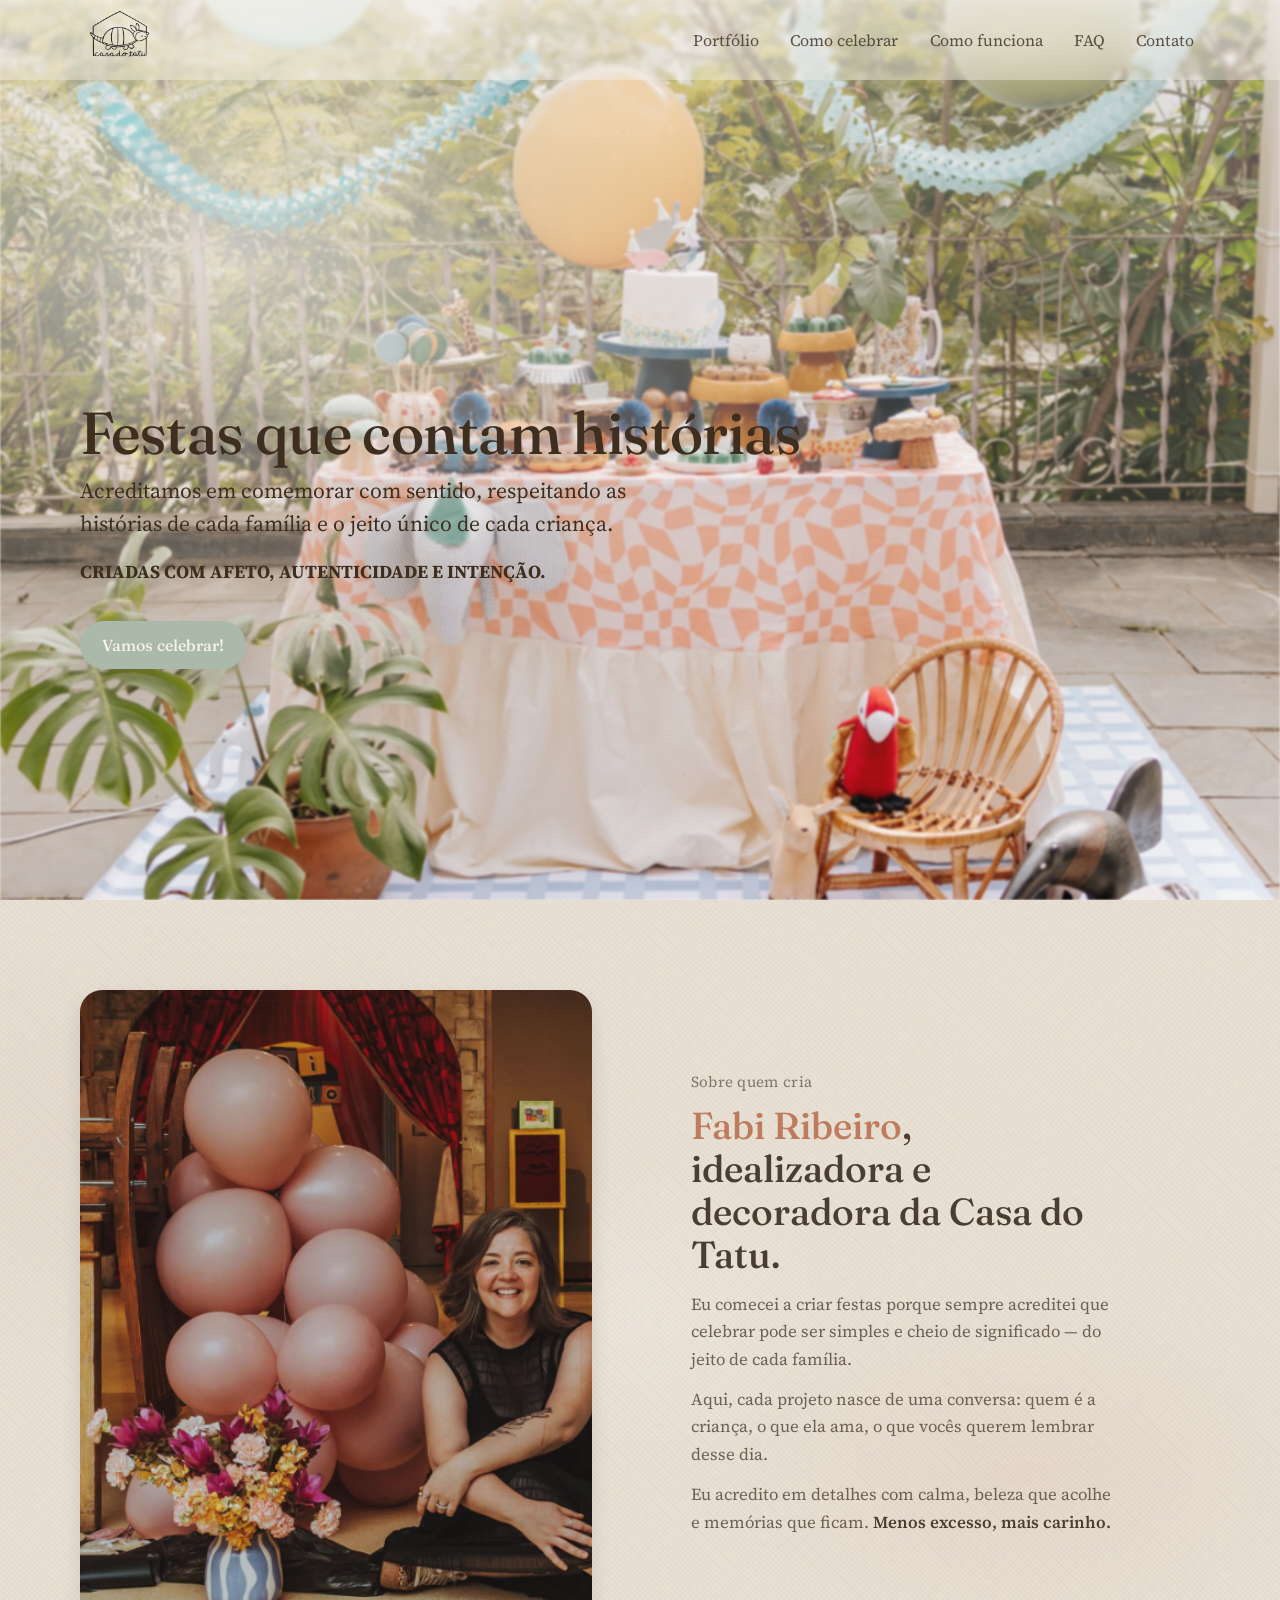
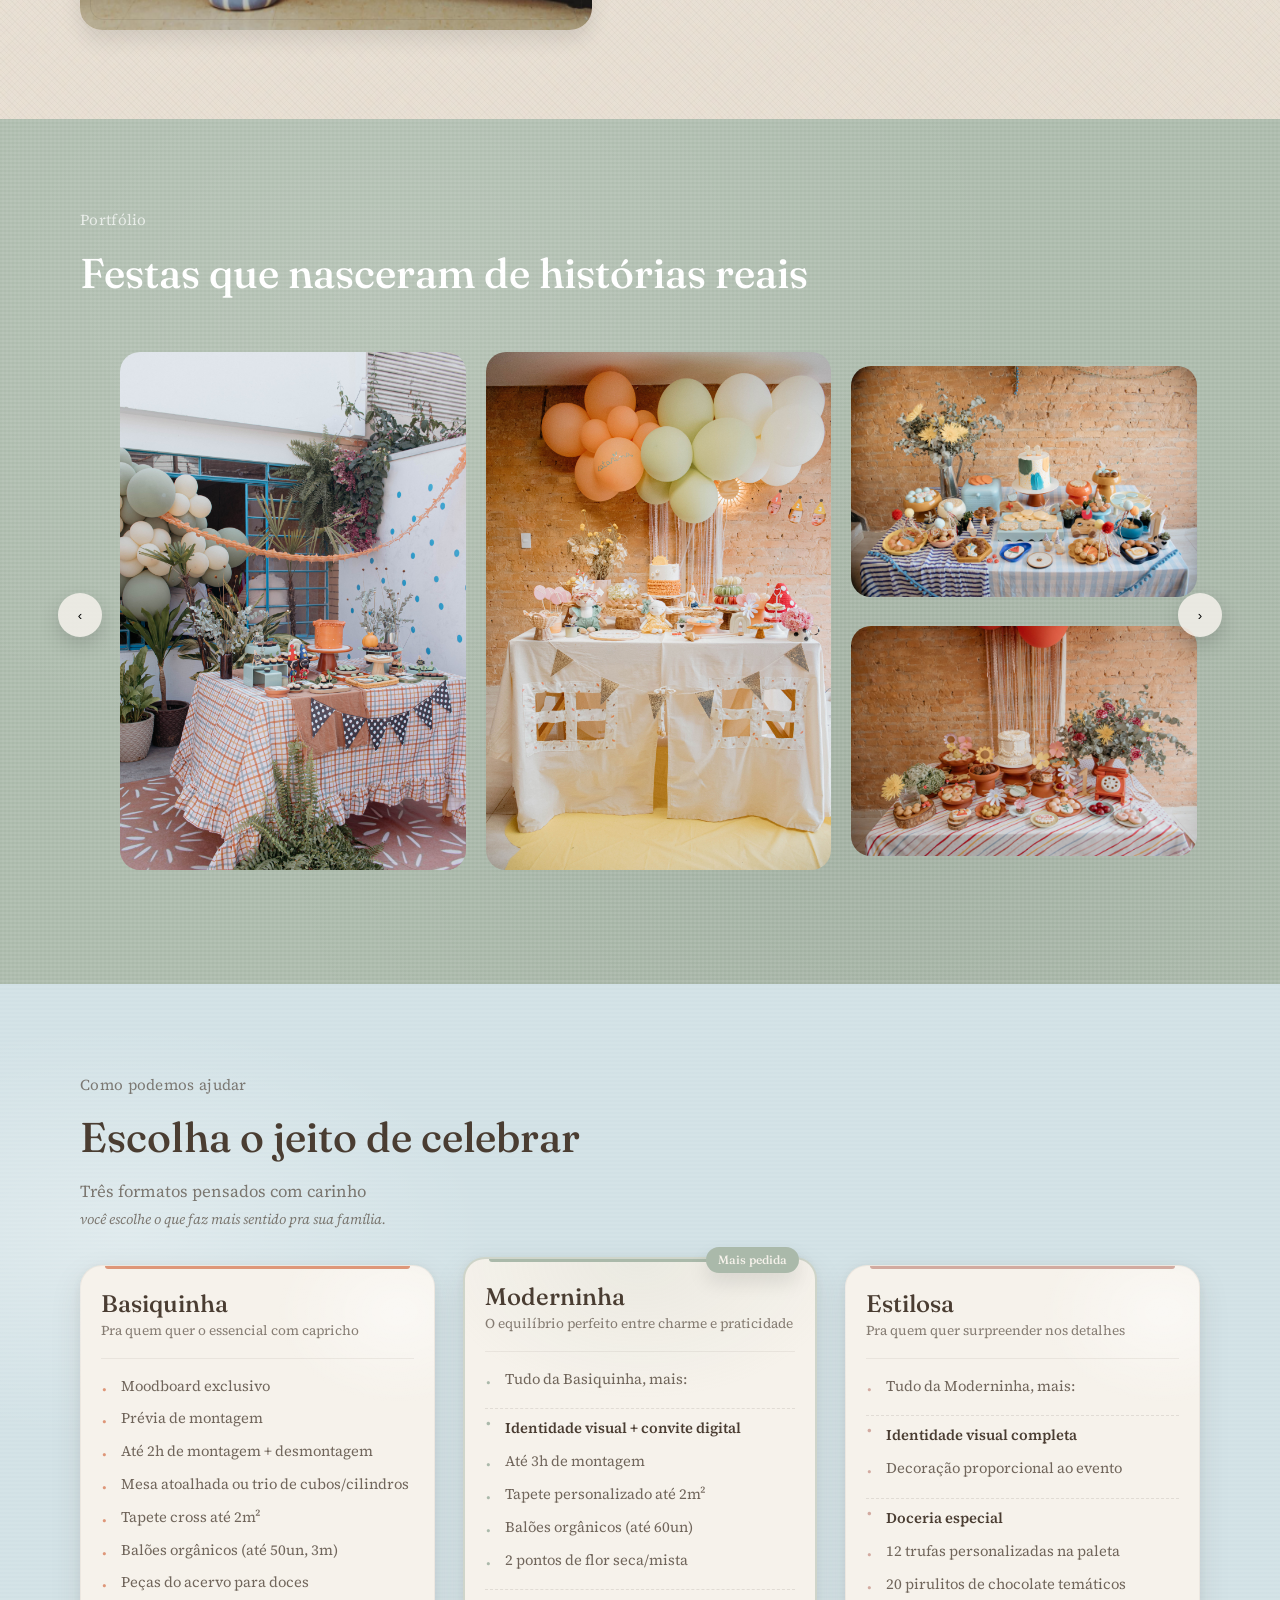
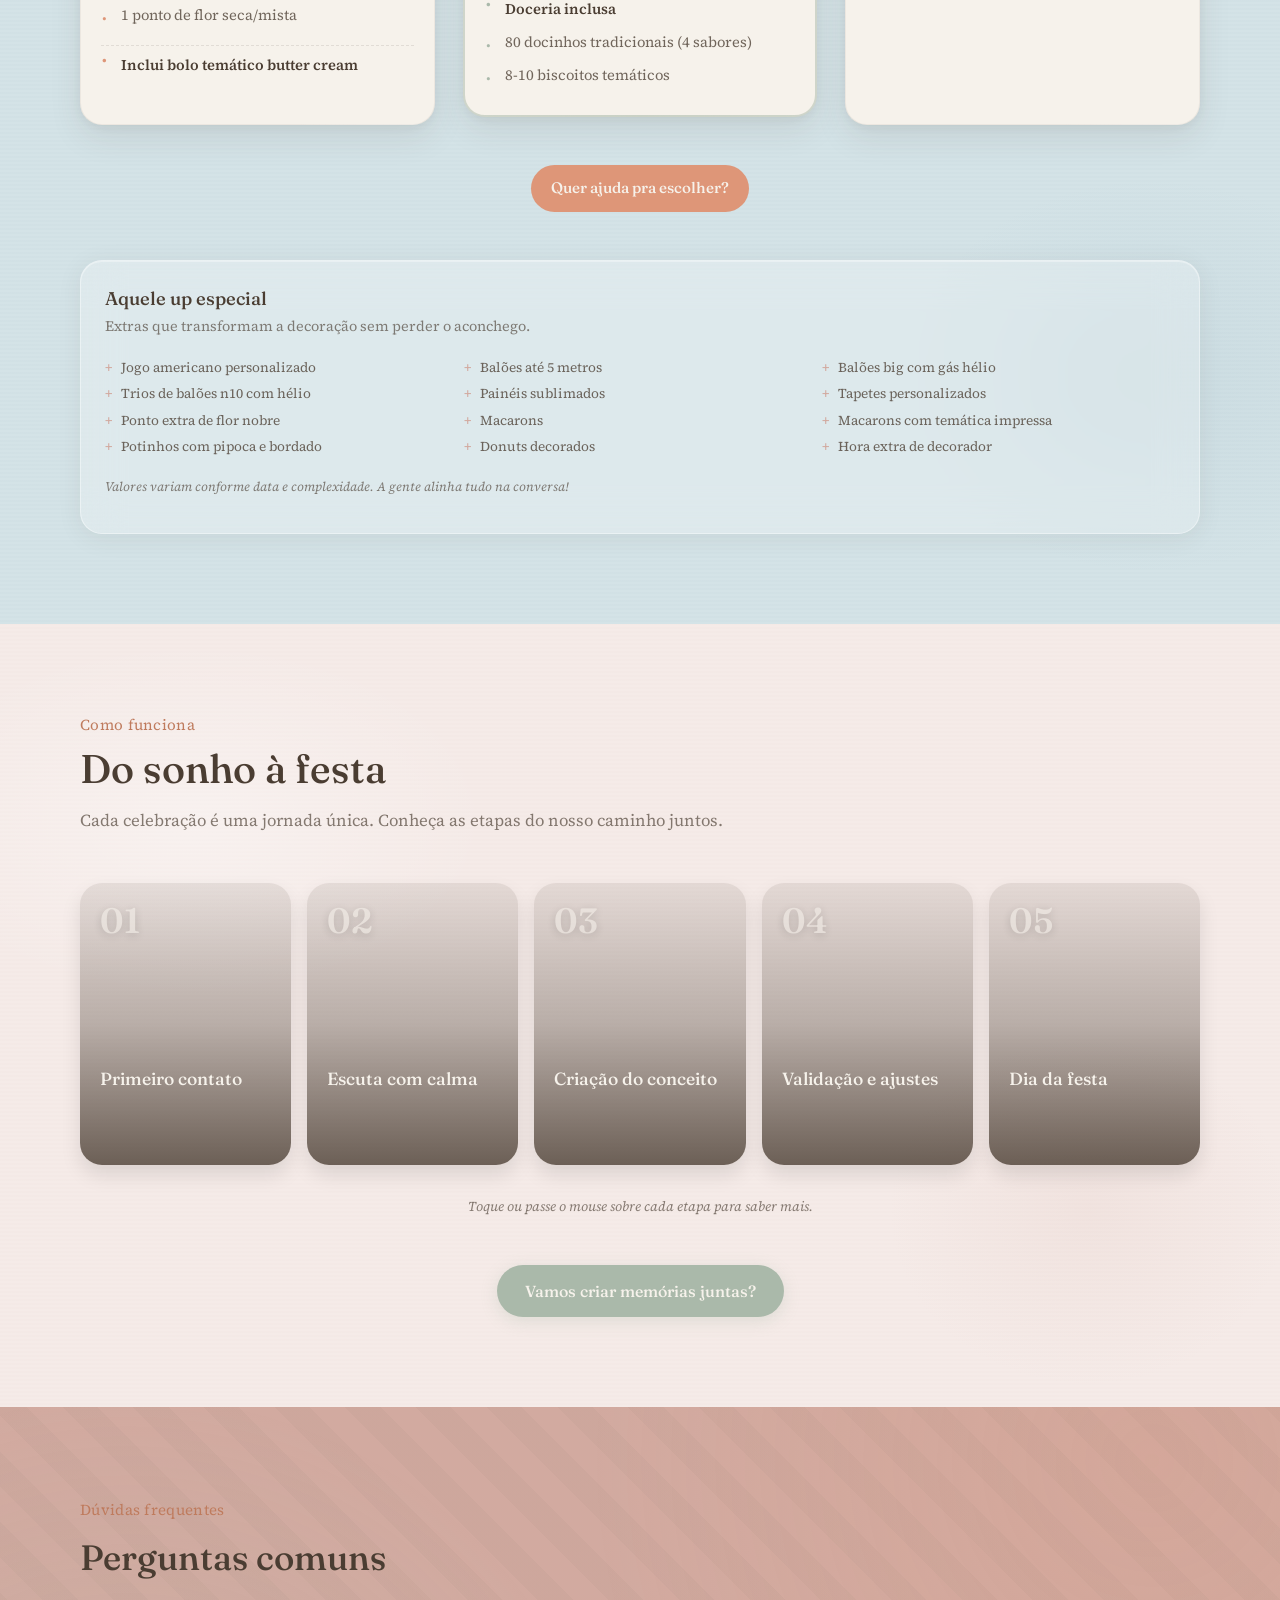
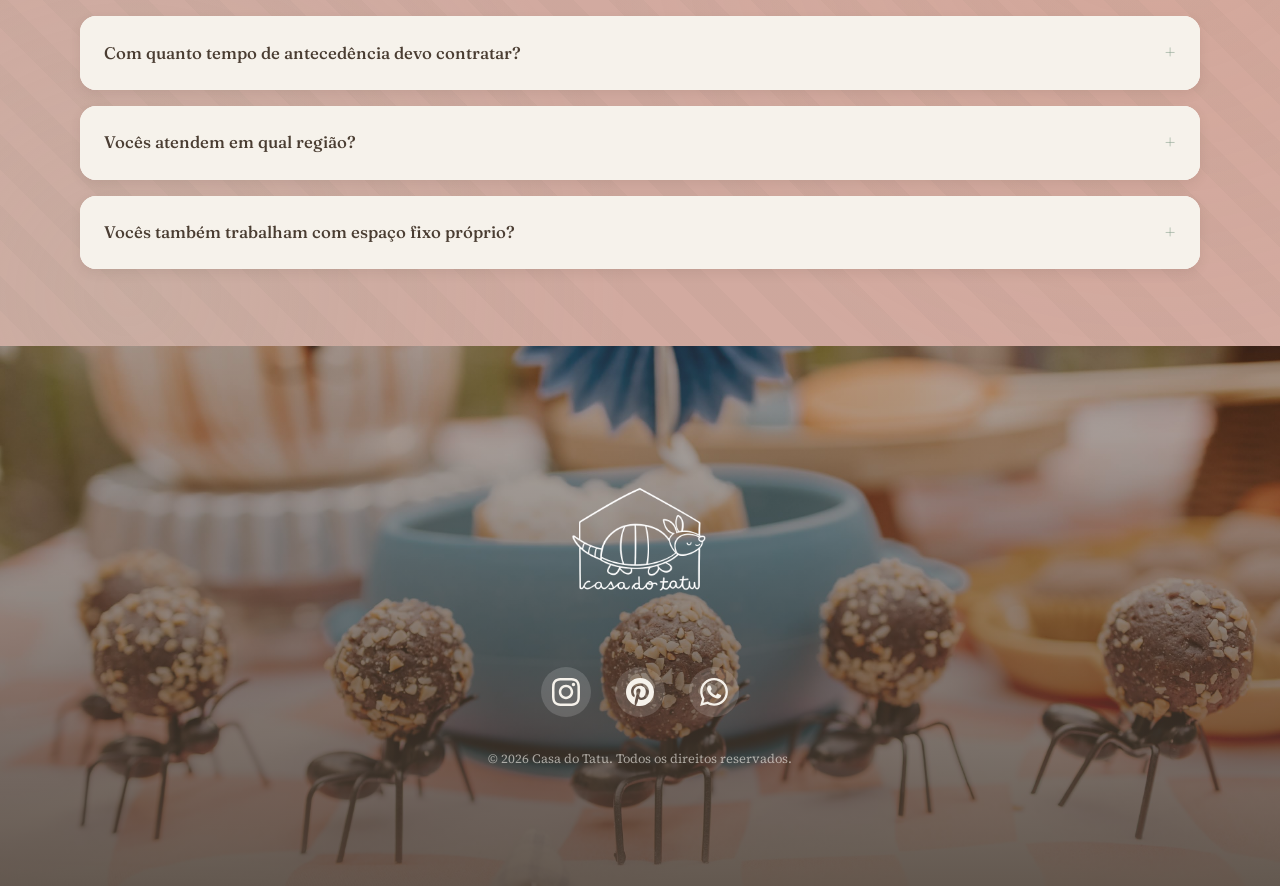
==== commit c7d8aa9d: "fix: details fix" ====
--- a/index.html
+++ b/index.html
@@ -91,11 +91,11 @@
               <h1 id="hero-title" class="hero__title">
                 Festas que contam histórias
               </h1>
-        
+
               <p class="hero__subtitle">
-                Acreditamos em comemorar com sentido, respeitando as histórias de cada família e o jeito único de cada criança. 
-            </p>
-            <p class="hero__subtitle--small"><strong>CRIADAS COM AFETO, AUTENTICIDADE E INTENÇÃO.</strong></p>
+                Acreditamos em comemorar com sentido, respeitando as histórias de cada família e o jeito único de cada criança.
+              </p>
+              <p class="hero__subtitle--small"><strong>CRIADAS COM AFETO, AUTENTICIDADE E INTENÇÃO.</strong></p>
               <a
                 href="https://wa.me/5511945922761?text=Olá!%20Vim%20pelo%20site%20da%20Casa%20do%20Tatu%20e%20gostaria%20de%20saber%20mais%20sobre%20as%20festas%20🎉" target="_blank" rel="noopener"
                 class="btn btn--primary hero__cta"
@@ -217,7 +217,8 @@
       <p class="creator__eyebrow">Como podemos ajudar</p>
       <h2 class="section__title" id="plans-title">Escolha o jeito de celebrar</h2>
       <p class="section__subtitle">
-        Três formatos pensados com carinho — você escolhe o que faz mais sentido pra sua família.
+        Três formatos pensados com carinho<br>
+        <small><em>você escolhe o que faz mais sentido pra sua família.</em></small>
       </p>
     </header>
 
--- a/casa-do-tatu.css
+++ b/casa-do-tatu.css
@@ -55,7 +55,7 @@
   --space-lg: 18px;
 
   /* Layout */
-  --header-h: 72px;
+  --header-h: 80px;
   --container-max: 1120px;
 
   /* Transições */
@@ -181,7 +181,7 @@
 }
 
 .header__logo {
-  height: 75px;
+  height: 80px;
   width: auto;
 }
 
@@ -190,10 +190,10 @@
   display: inline-flex;
   align-items: center;
   justify-content: center;
-  width: 34px;
-  height: 34px;
+  width: 44px;
+  height: 44px;
   border: 0;
-  border-radius: 12px;
+  border-radius: 14px;
   background: rgba(245, 241, 235, .65);
   box-shadow: var(--shadow-sm);
   cursor: pointer;
@@ -203,7 +203,7 @@
 
 .header__toggle-lines {
   position: relative;
-  width: 15px;
+  width: 20px;
   height: 2px;
   background: rgba(74, 61, 50, .75);
   border-radius: 2px;
@@ -214,15 +214,15 @@
   content: "";
   position: absolute;
   left: 0;
-  width: 15px;
+  width: 20px;
   height: 2px;
   background: rgba(61, 48, 40, .75);
   border-radius: 2px;
   transition: transform var(--transition-medium), top var(--transition-medium);
 }
 
-.header__toggle-lines::before { top: -6px; }
-.header__toggle-lines::after { top: 6px; }
+.header__toggle-lines::before { top: -7px; }
+.header__toggle-lines::after { top: 7px; }
 
 /* Toggle → X (quando menu aberto) */
 body.is-nav-open .header__toggle-lines {
@@ -316,14 +316,30 @@
 
 /* ========== HERO ========== */
 .top {
+  position: relative;
   min-height: 100vh;
   padding-top: var(--header-h);
-  background:
-    radial-gradient(900px 520px at 22% 22%, rgba(245, 241, 235, .88), rgba(245, 241, 235, .30) 60%, rgba(245, 241, 235, .12) 100%),
-    linear-gradient(to bottom, rgba(245, 241, 235, .62), rgba(245, 241, 235, .08)),
-    url("./img/casa-do-tatu-hero.jpg");
+}
+
+.top::before {
+  content: "";
+  position: absolute;
+  inset: 0;
+  background: url("./img/casa-do-tatu-hero.jpg");
   background-size: cover;
   background-position: center;
+  filter: blur(1px);
+  z-index: -2;
+}
+
+.top::after {
+  content: "";
+  position: absolute;
+  inset: 0;
+  background:
+    radial-gradient(700px 450px at 18% 28%, rgba(245, 241, 235, .75), rgba(245, 241, 235, .20) 60%, transparent 100%),
+    linear-gradient(to bottom, rgba(245, 241, 235, .40), transparent);
+  z-index: -1;
 }
 
 .hero__content {
@@ -338,30 +354,26 @@
 
 .hero__title {
   font-family: var(--font-display);
-  color: var(--brown);
+  color: #3D2E1F;
   margin: 0 0 var(--space-sm);
   font-weight: 500;
   letter-spacing: -0.01em;
   font-size: clamp(2.35rem, 5vw, 3.7rem);
   line-height: 1.1;
-  text-shadow:
-    0 1px 0 rgba(255, 255, 255, .8),
-    0 2px 4px rgba(255, 255, 255, .5),
-    0 0 20px rgba(245, 241, 235, .6);
 }
 
 .hero__subtitle {
   width: min(620px, 100%);
   margin: 0 0 var(--space-lg);
   font-size: clamp(1.05rem, 2.4vw, 1.35rem);
-  color: var(--ink-medium);
+  color: #3D2E1F;
 }
 
 .hero__subtitle--small {
   width: min(620px, 100%);
   margin: 0 0 35px;
   font-size: clamp(0.95rem, 2.0vw, 1.15rem);
-  color: var(--ink-medium);
+  color: #3D2E1F;
 }
 
 /* ========== BOTÕES ========== */
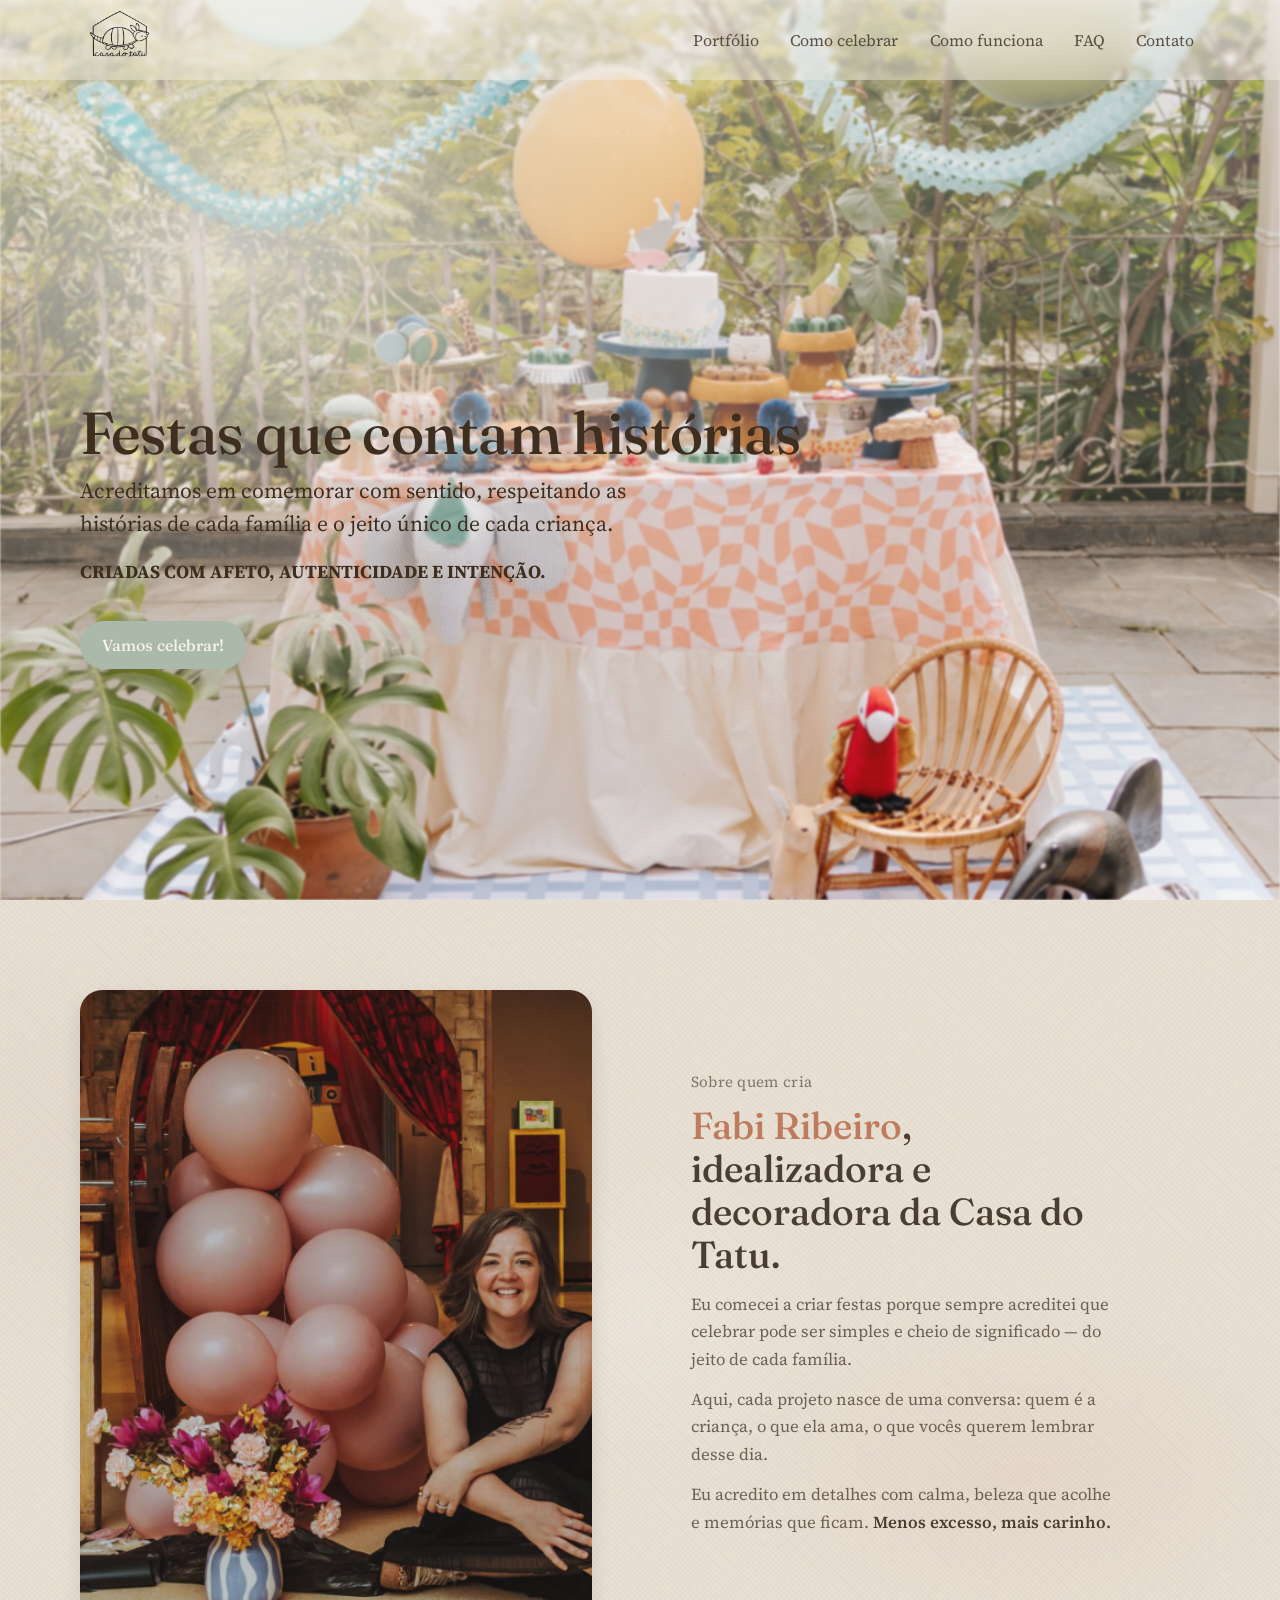
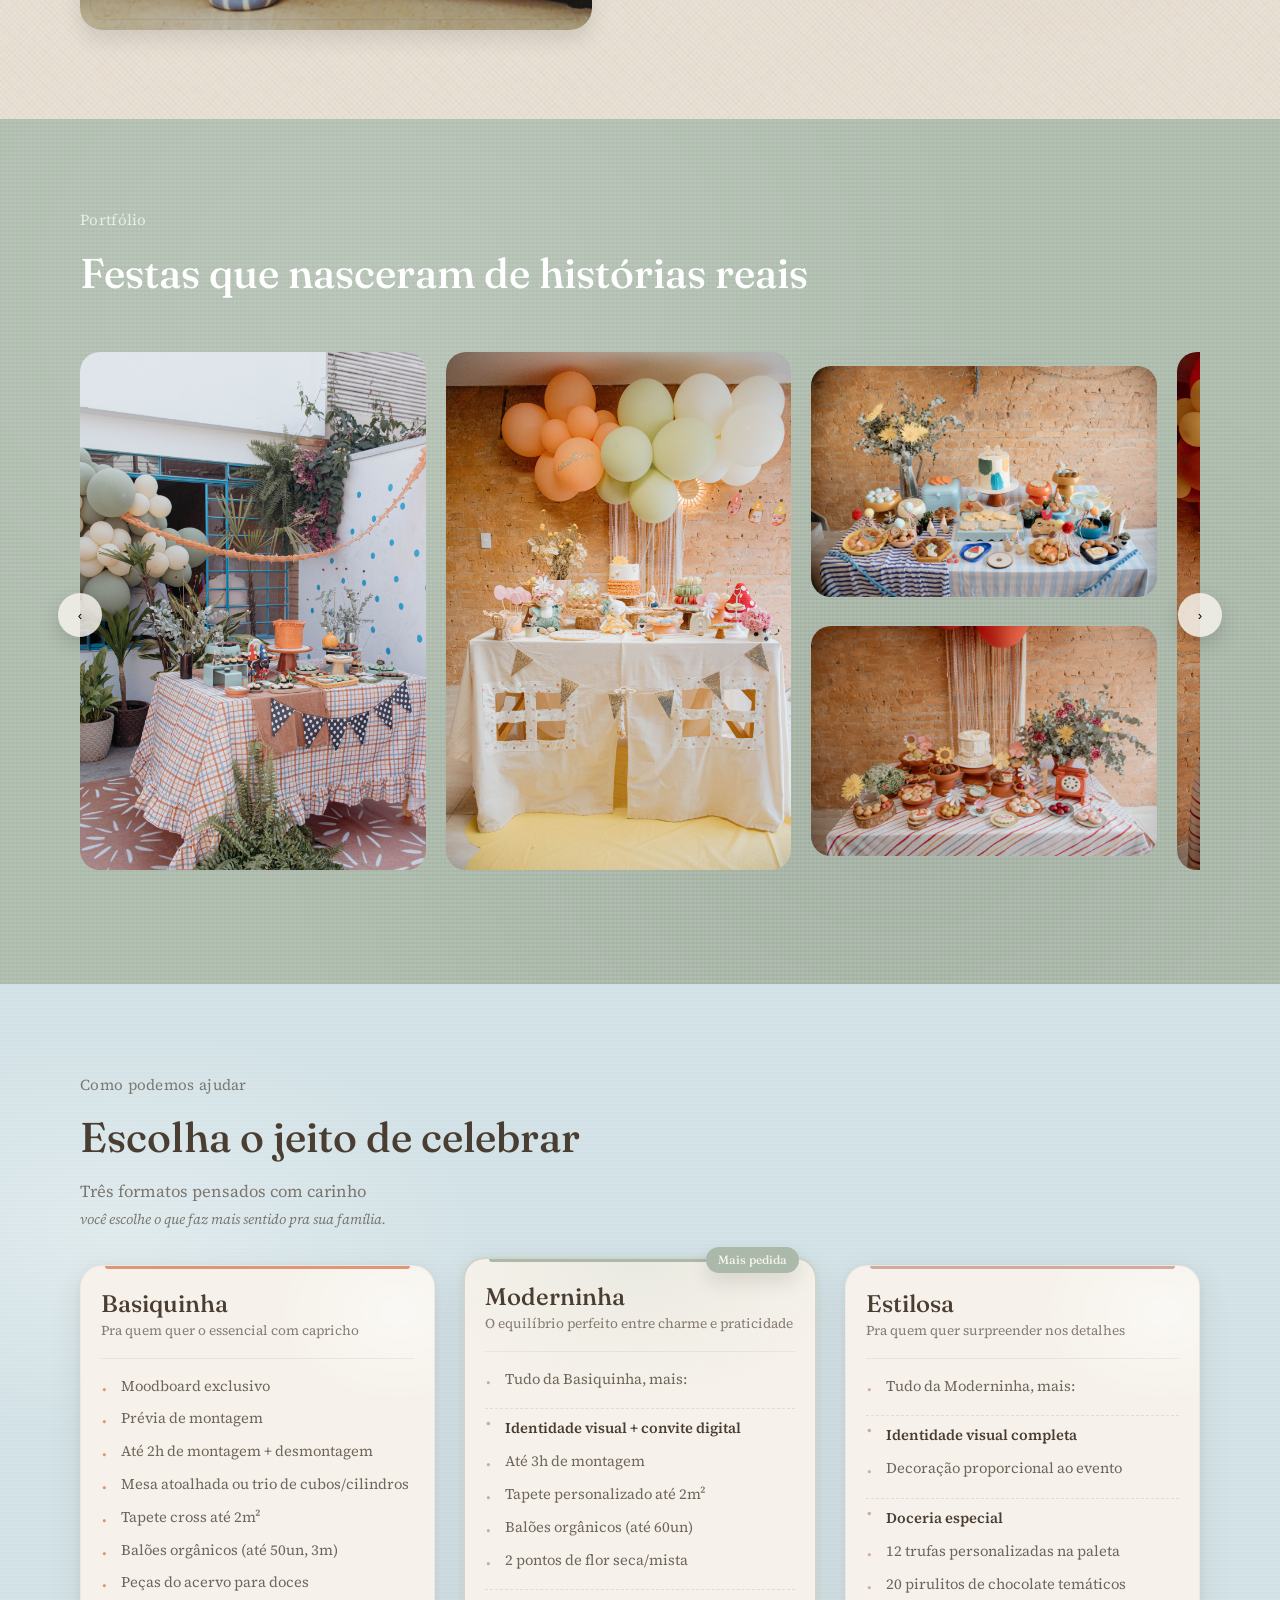
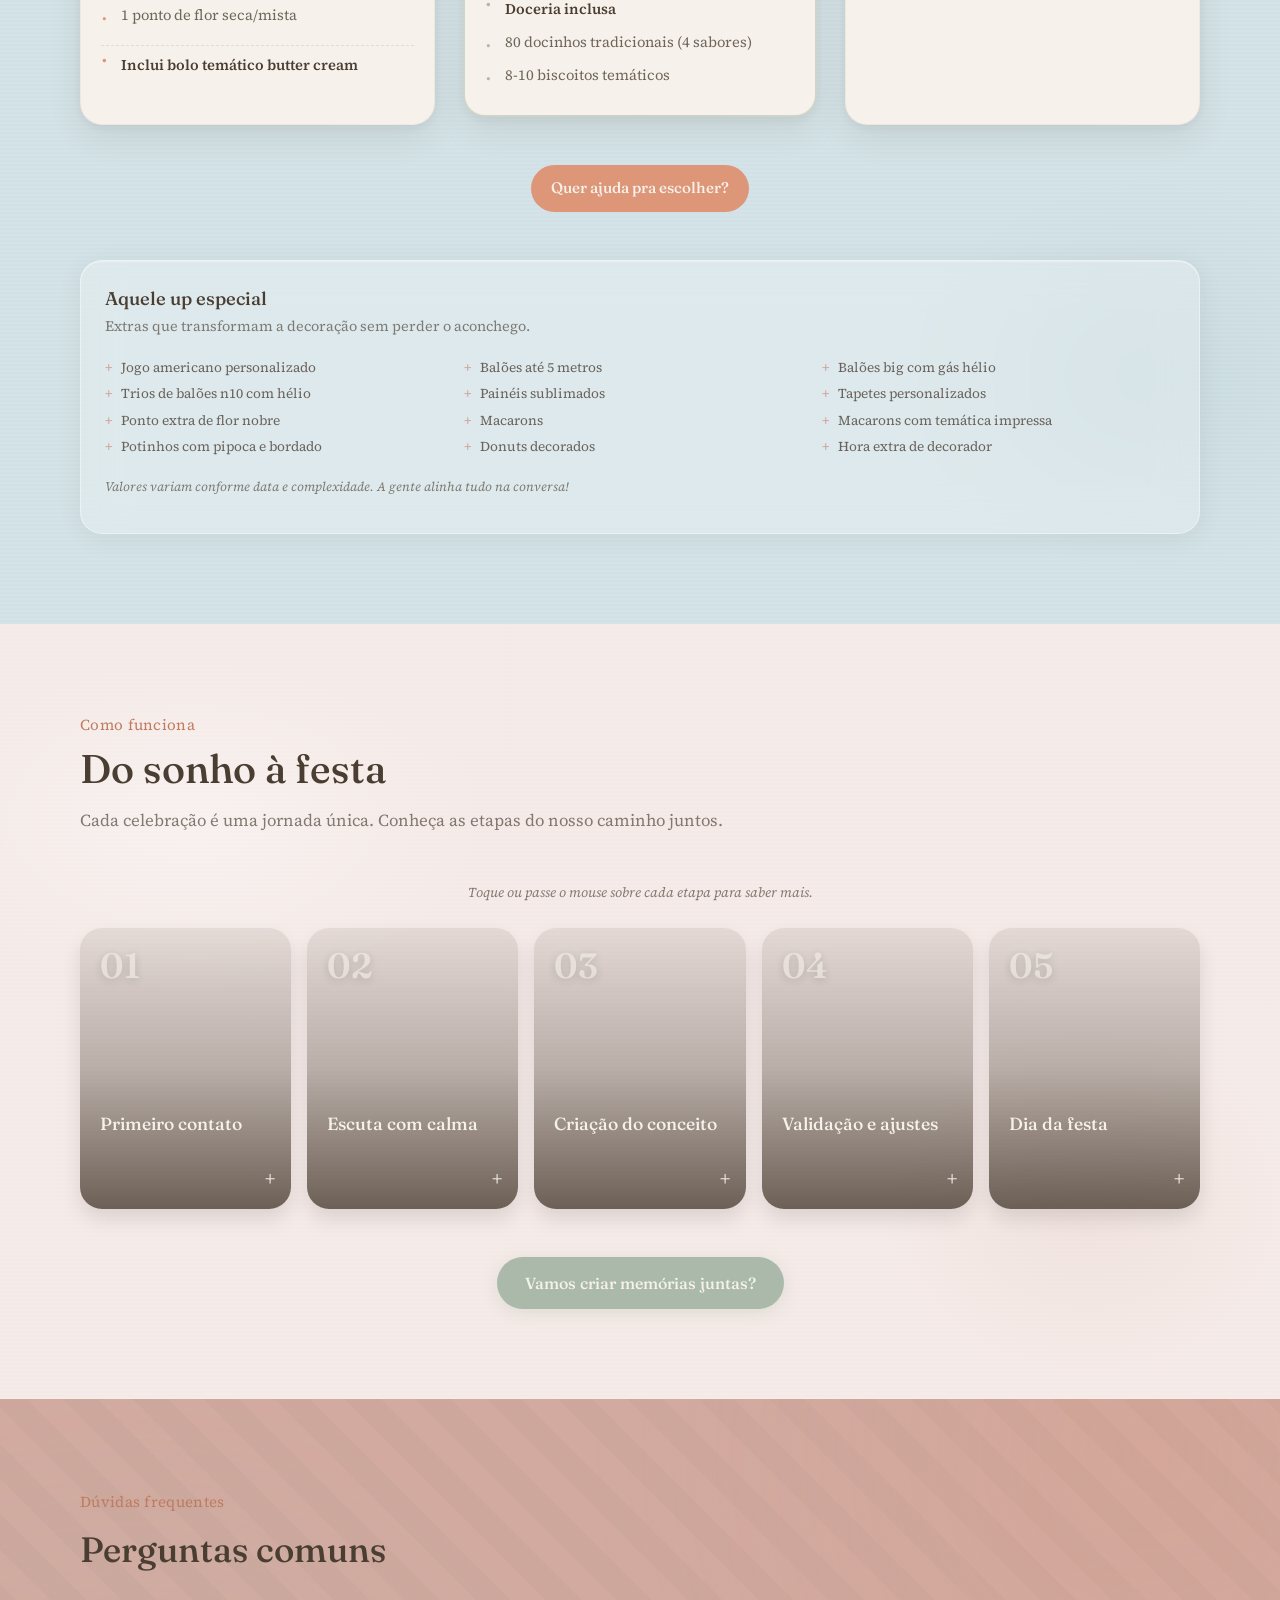
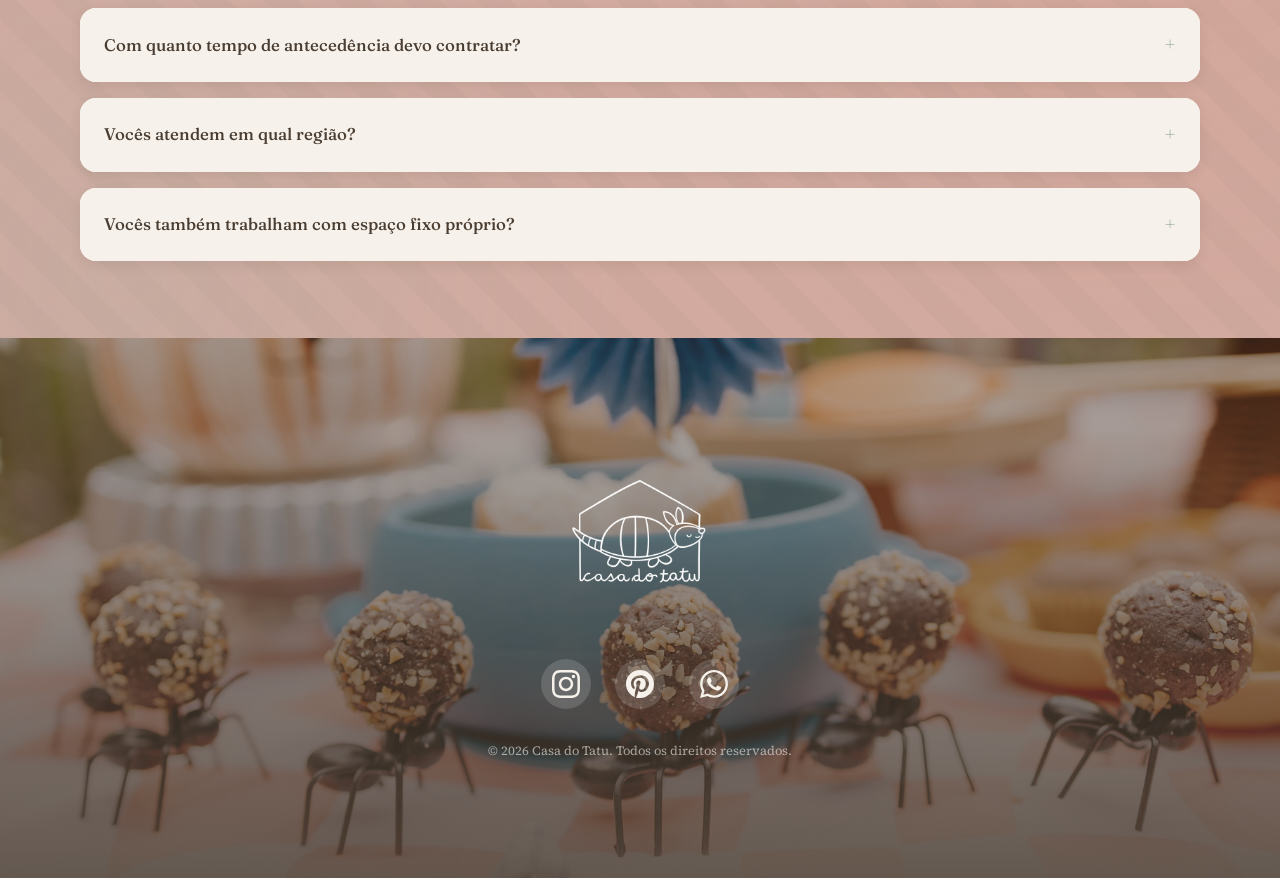
==== commit 34af5b00: "fix: ui section" ====
--- a/index.html
+++ b/index.html
@@ -357,6 +357,10 @@
       </p>
     </header>
 
+    <p class="process__note">
+      <em>Toque ou passe o mouse sobre cada etapa para saber mais.</em>
+    </p>
+
     <ol class="process" role="list">
       <!-- Passo 1: Contato -->
       <li class="process__step">
@@ -464,10 +468,6 @@
       </li>
     </ol>
 
-    <p class="process__note">
-      <em>Toque ou passe o mouse sobre cada etapa para saber mais.</em>
-    </p>
-
     <div class="process__cta">
       <a href="https://wa.me/5511945922761?text=Olá!%20Vim%20pelo%20site%20da%20Casa%20do%20Tatu%20e%20gostaria%20de%20saber%20mais%20sobre%20as%20festas%20🎉" target="_blank" rel="noopener" class="btn btn--accent">
         Vamos criar memórias juntas?
--- a/casa-do-tatu.css
+++ b/casa-do-tatu.css
@@ -1202,14 +1202,18 @@
   box-shadow: 0 2px 8px rgba(170, 92, 60, .3);
 }
 
-/* Moderninha - botão sage */
+/* Moderninha - botão outline sage */
 .plan--modern .button--primary {
-  background: var(--color-sage);
+  background: transparent;
+  border: 1.5px solid var(--color-sage);
+  color: var(--brown);
 }
 
 .plan--modern .button--primary:hover,
 .plan--modern .button--primary:focus {
-  background: #8FA68F;
+  background: var(--color-sage);
+  border-color: var(--color-sage);
+  color: var(--paper-base);
   box-shadow: 0 6px 20px rgba(170, 185, 170, .45);
   transform: translateY(-3px);
 }
@@ -1362,6 +1366,23 @@
   z-index: 1;
 }
 
+.step-card__content::after {
+  content: "+";
+  position: absolute;
+  bottom: 1rem;
+  right: 1rem;
+  font-size: 1.2rem;
+  font-weight: 500;
+  opacity: .8;
+  transition: opacity .3s ease;
+}
+
+.step-card:hover .step-card__content::after,
+.step-card:focus .step-card__content::after,
+.step-card.is-active .step-card__content::after {
+  opacity: 0;
+}
+
 .step-card__number {
   font-family: var(--font-display);
   font-size: clamp(1.8rem, 4vw, 2.2rem);
@@ -1426,7 +1447,7 @@
 /* Nota auxiliar */
 .process__note {
   text-align: center;
-  margin-top: 2rem;
+  margin-bottom: 1.5rem;
   font-size: .85rem;
   color: var(--brown-muted);
 }
@@ -1575,10 +1596,6 @@
   .step-card {
     aspect-ratio: 4 / 3;
   }
-
-  .process__note {
-    display: none;
-  }
 }
 
 /* =============================================
